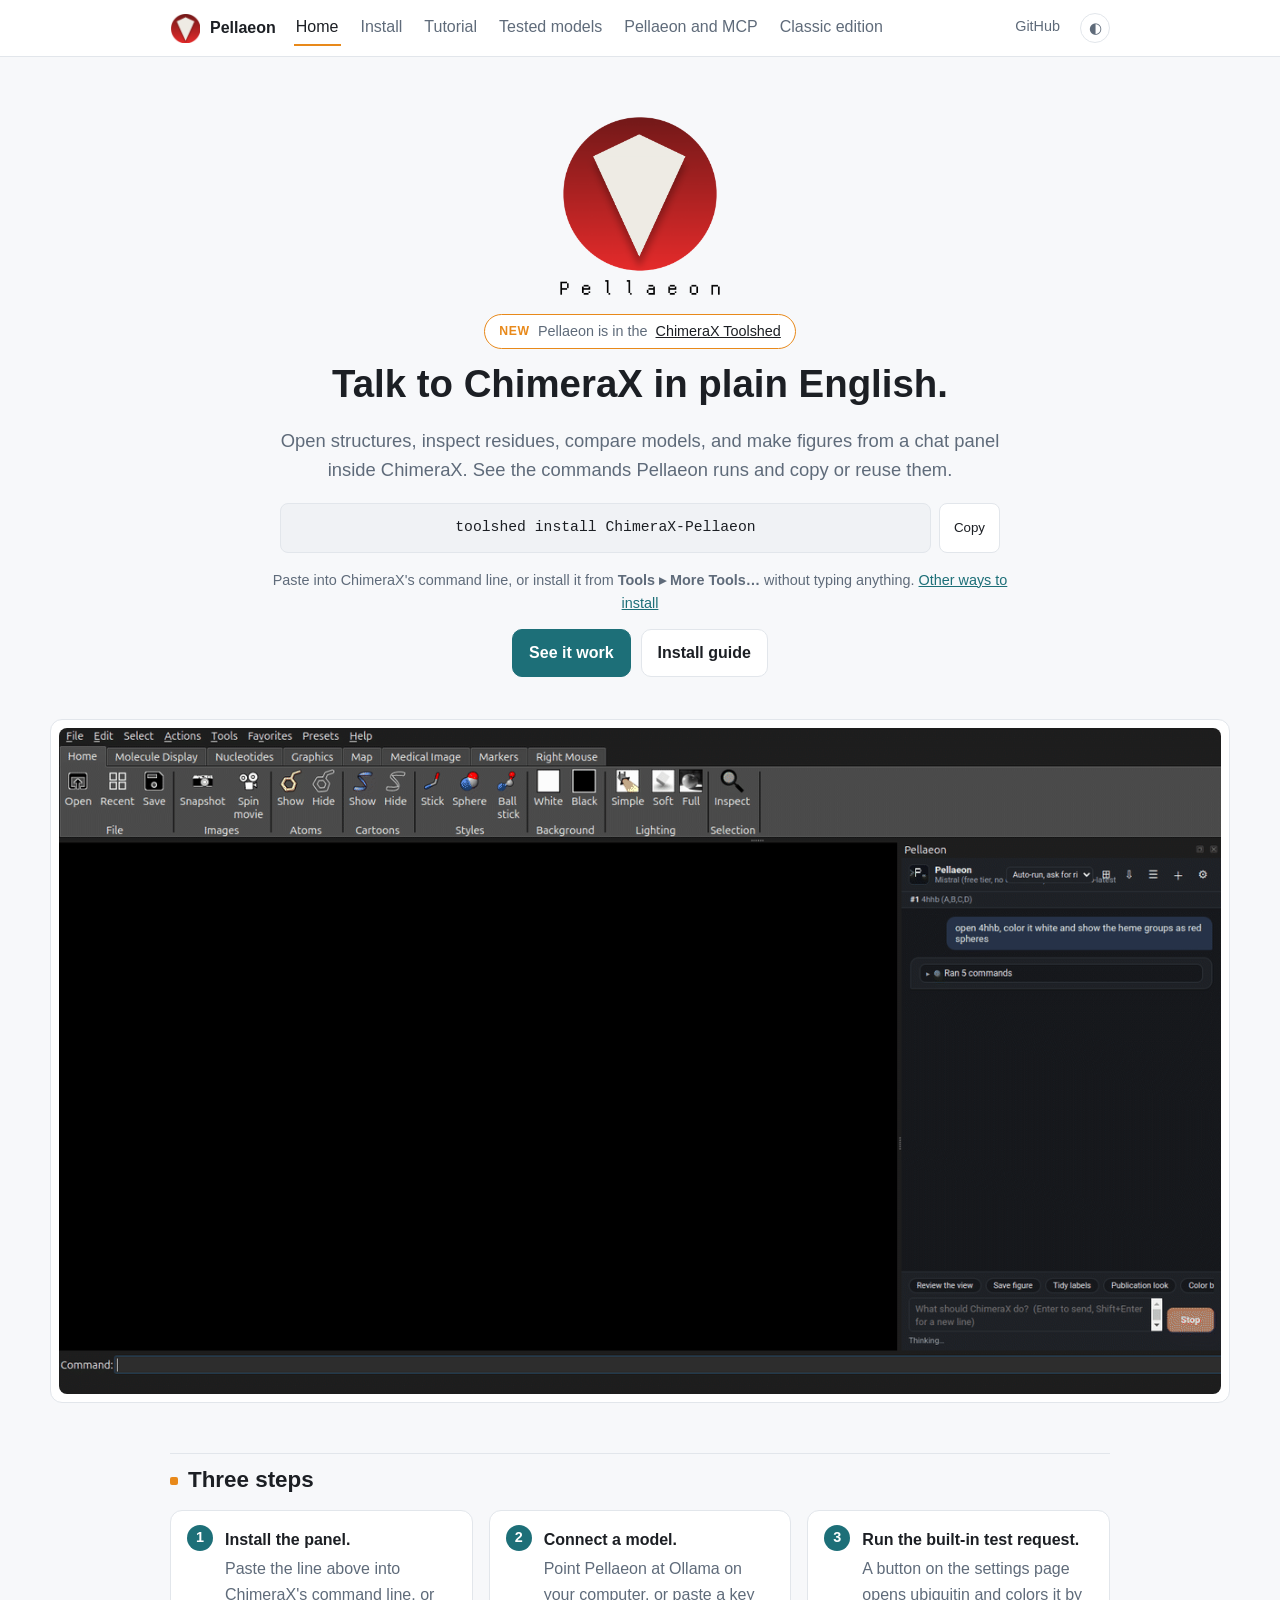
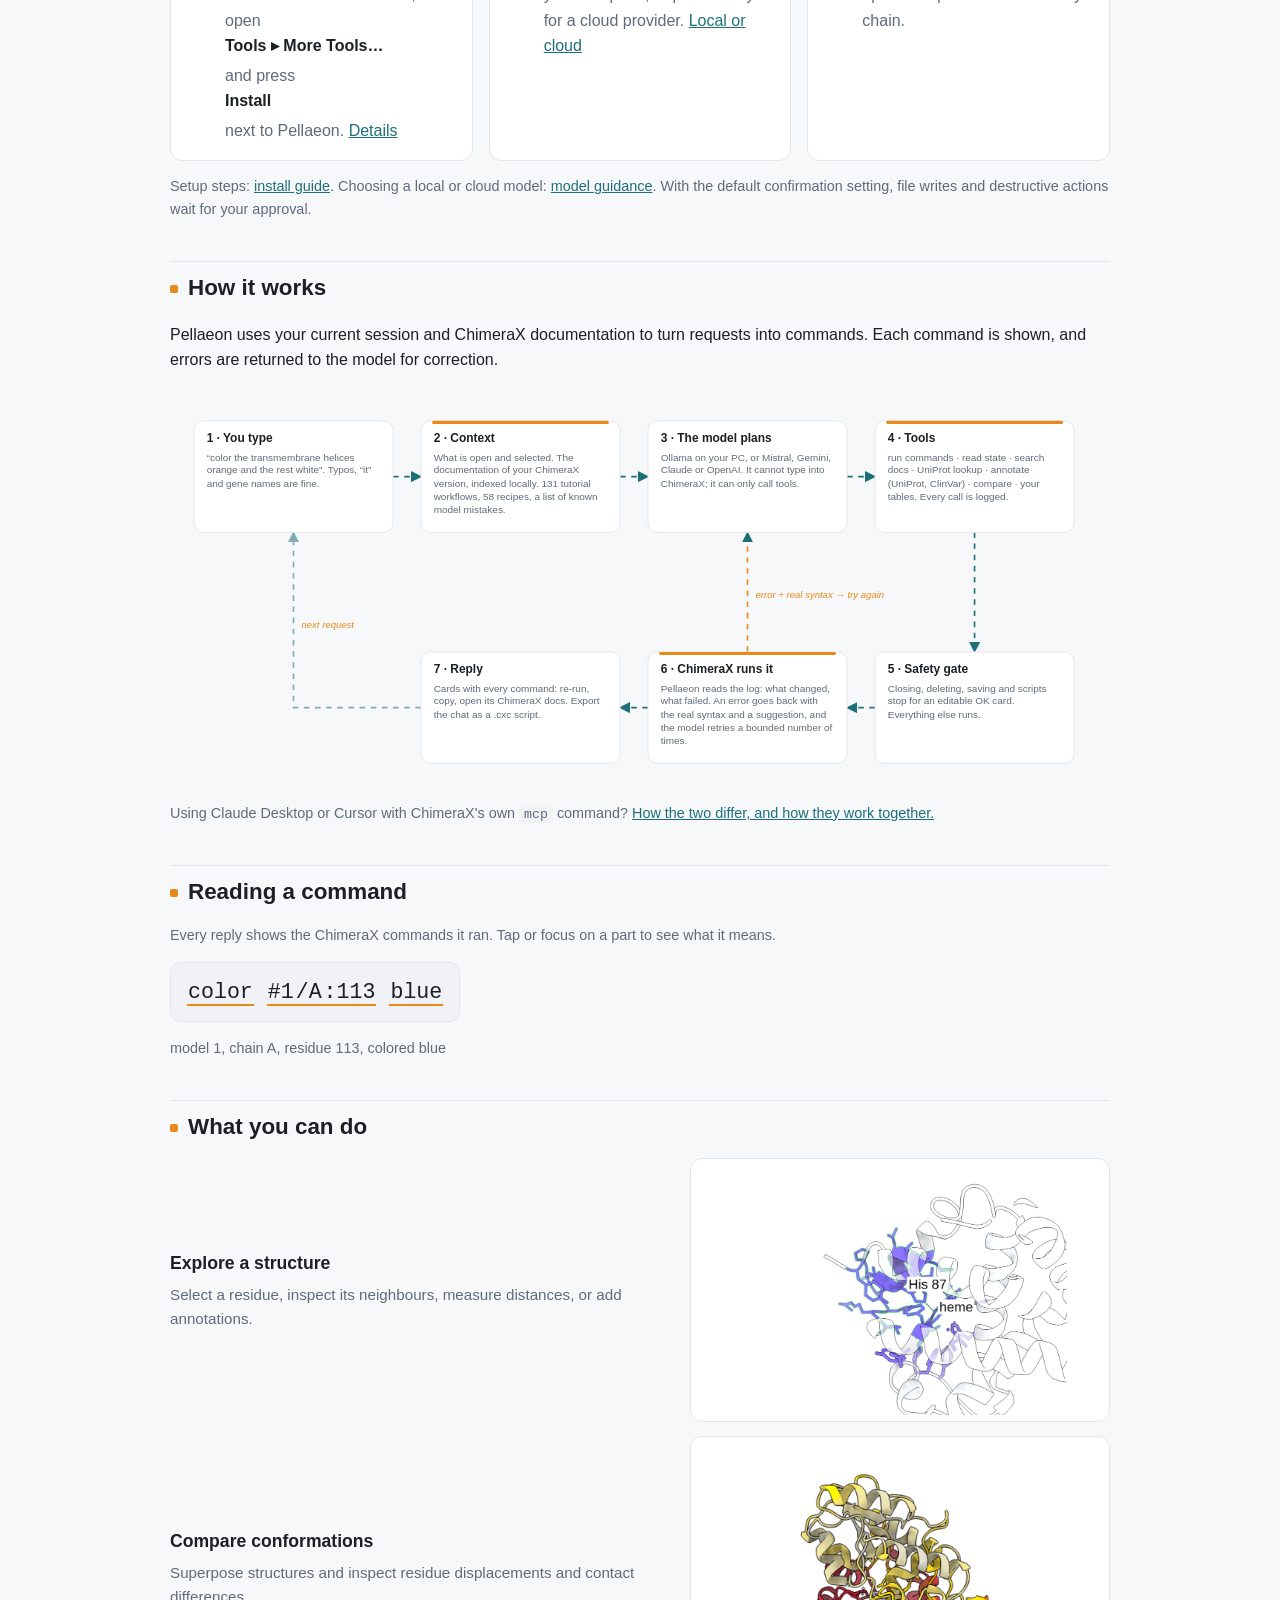
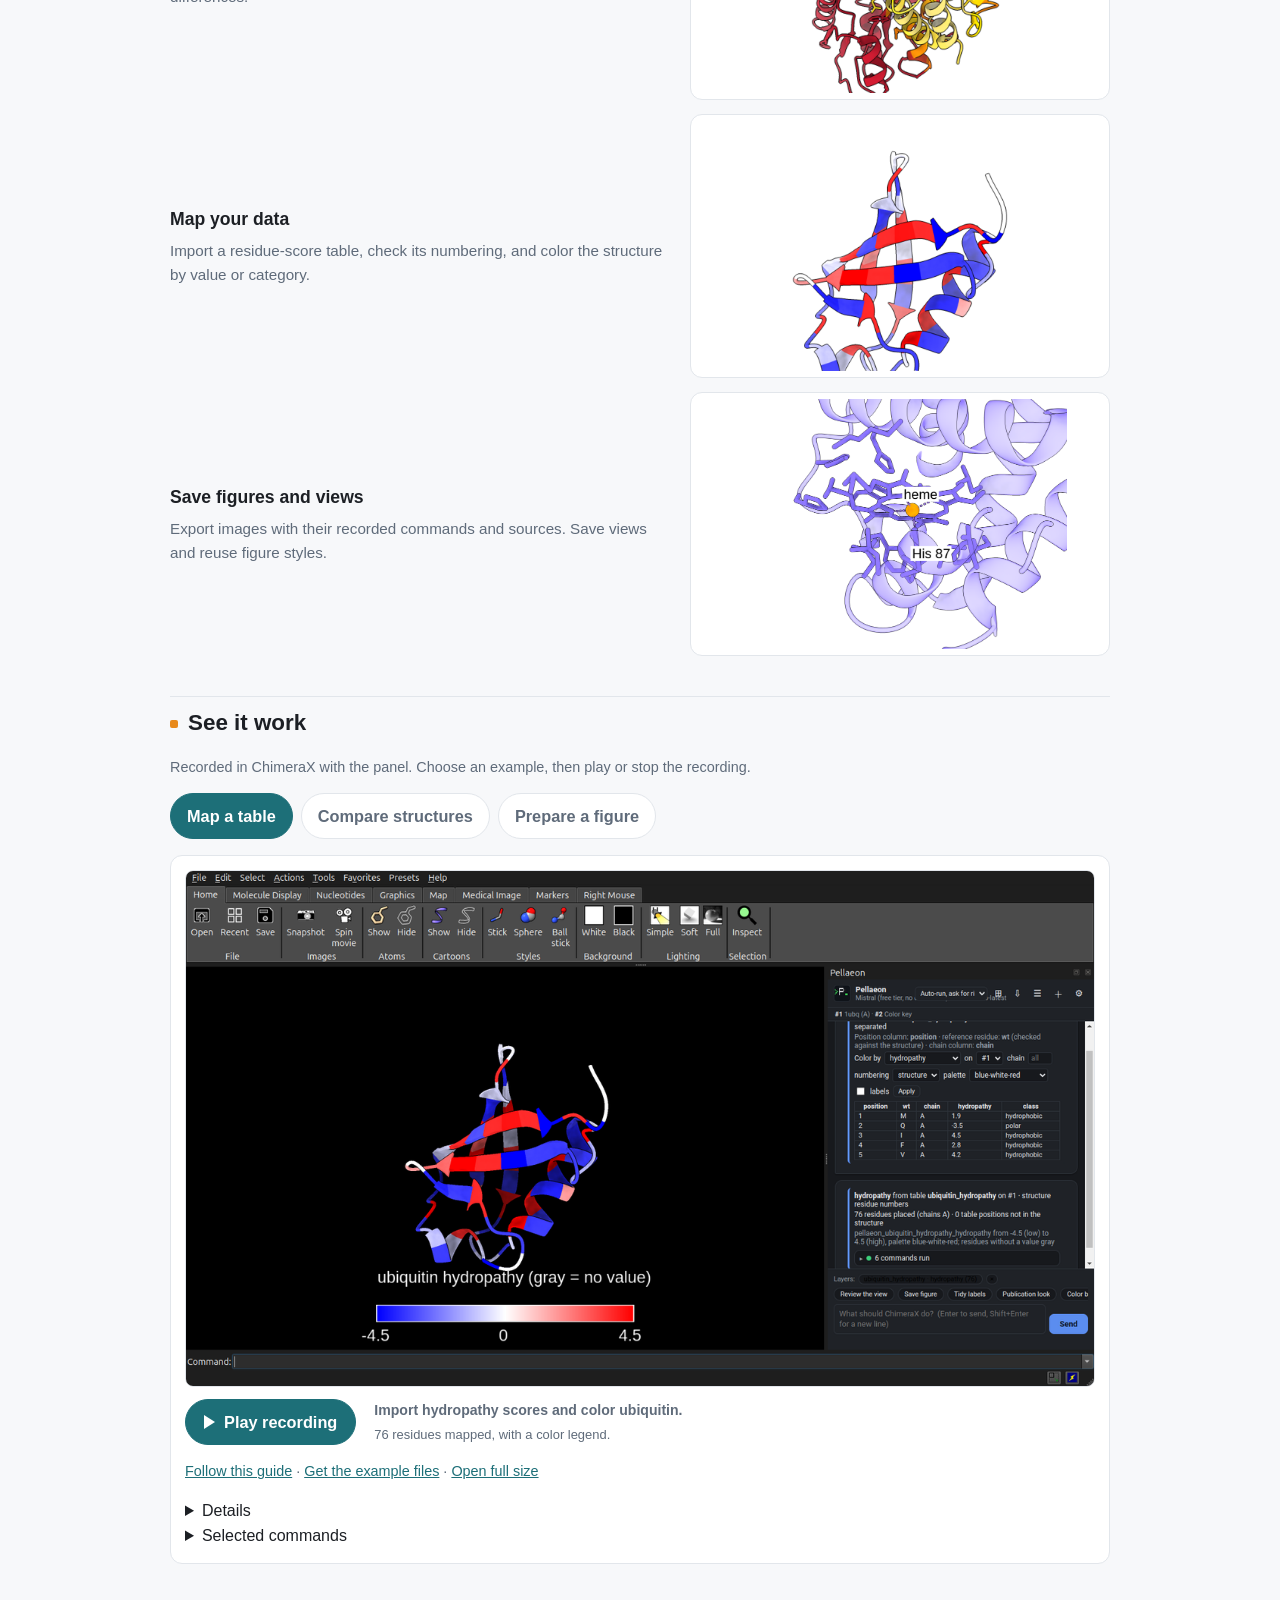
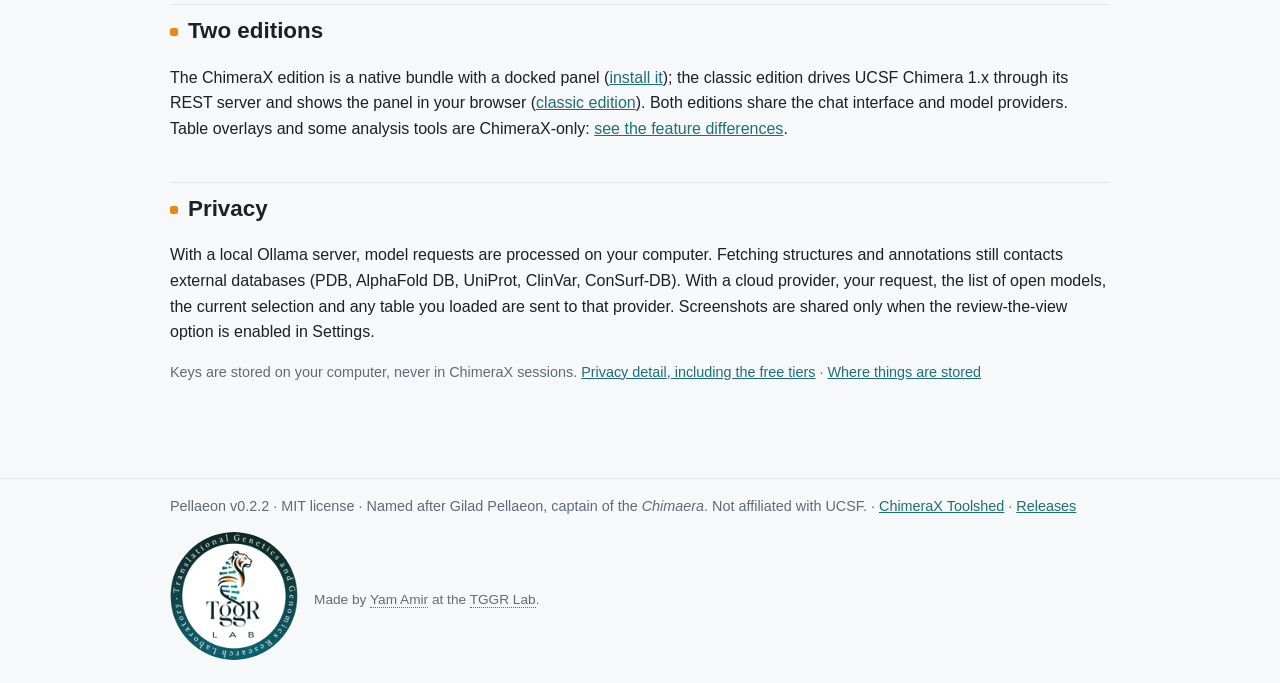
==== docs/index.html @ acb6f168 "Site: the Pellaeon artwork heads the homepage, black wordmark in light mode and white in dark; foote" ====
<!DOCTYPE html>
<html lang="en"><head><meta charset="utf-8"><meta name="viewport" content="width=device-width, initial-scale=1">
<title>Pellaeon: talk to ChimeraX in plain English</title><link rel="icon" href="logo.png" type="image/png"><link rel="stylesheet" href="site.css">
<meta name="description" content="Pellaeon: talk to UCSF ChimeraX (and classic Chimera) in plain English. Local or cloud AI, every command shown, risky ones ask first.">
<meta property="og:title" content="Pellaeon: talk to ChimeraX in plain English"><meta property="og:description" content="Pellaeon: talk to UCSF ChimeraX (and classic Chimera) in plain English. Local or cloud AI, every command shown, risky ones ask first."><meta property="og:image" content="https://tggr-lab.github.io/pellaeon/img/hero_poster.png"><meta property="og:url" content="https://tggr-lab.github.io/pellaeon/index.html"><meta property="og:type" content="website"><meta name="twitter:card" content="summary_large_image"></head>
<body><div class="nav"><div class="in"><a class="brand" href="index.html"><img src="logo.png" alt="">Pellaeon</a><a class="link active" href="index.html">Home</a><a class="link" href="install.html">Install</a><a class="link" href="tutorial.html">Tutorial</a><a class="link" href="models.html">Tested models</a><a class="link" href="mcp.html">Pellaeon and MCP</a><a class="link" href="classic.html">Classic edition</a><span class="spacer"></span><a class="link gh" href="https://github.com/tggr-lab/pellaeon">GitHub</a><button class="theme" id="theme-btn" type="button" title="Theme: follows your system. Click to switch" aria-label="Switch theme">&#9680;</button></div></div>
<script>(function(){var k="pellaeon-theme",r=document.documentElement;function ap(v){if(v)r.setAttribute("data-theme",v);else r.removeAttribute("data-theme");}var v=null;try{v=localStorage.getItem(k);}catch(e){}ap(v);document.addEventListener("DOMContentLoaded",function(){var b=document.getElementById("theme-btn");if(!b)return;var names={"":"system","light":"light","dark":"dark"};function lab(){b.title="Theme: "+names[r.getAttribute("data-theme")||""]+". Click to switch";}lab();b.onclick=function(){var cur=r.getAttribute("data-theme")||"";var nxt=cur===""?"light":cur==="light"?"dark":"";ap(nxt||null);try{nxt?localStorage.setItem(k,nxt):localStorage.removeItem(k);}catch(e){}lab();};});})();</script>
<script data-goatcounter="https://pellaeon.goatcounter.com/count" async src="https://gc.zgo.at/count.js"></script>
<main>
<section class="hero">
  <div>
    <div class="hero-logo"><img class="on-light" src="img/logo_lockup.png" alt="Pellaeon"><img class="on-dark" src="img/logo_lockup_white.png" alt="Pellaeon"></div>
    <p class="pill"><b>New</b> Pellaeon is in the <a href="https://cxtoolshed.rbvi.ucsf.edu/apps/chimeraxpellaeon">ChimeraX Toolshed</a></p>
    <h1>Talk to ChimeraX in plain English.</h1>
    <p class="lead">Open structures, inspect residues, compare models, and make figures from a chat panel inside ChimeraX. See the commands Pellaeon runs and copy or reuse them.</p>
    <div class="cmdbox"><pre id="install-cmd">toolshed install ChimeraX-Pellaeon</pre><button onclick="navigator.clipboard.writeText(document.getElementById('install-cmd').textContent).then(()=>this.textContent='Copied')">Copy</button></div>
    <p class="small">Paste into ChimeraX's command line, or install it from <b>Tools &#9656; More Tools&#8230;</b> without typing anything. <a href="install.html#chimerax-edition">Other ways to install</a></p>
    <div class="btns"><a class="btn primary" href="#see-it-work">See it work</a><a class="btn" href="install.html">Install guide</a></div>
  </div>
  <div class="shot hero-gif"><picture><source srcset="img/hero_poster.png" media="(prefers-reduced-motion: reduce)"><img src="img/hero.gif" alt="Typing a request into the Pellaeon panel; ChimeraX opens hemoglobin, colors it, shows the hemes as red spheres and spins it"></picture></div>
</section>

<h2>Three steps</h2>
<ol class="steps">
  <li><b>Install the panel.</b> Paste the line above into ChimeraX's command line, or open <b>Tools &#9656; More Tools&#8230;</b> and press <b>Install</b> next to Pellaeon. <a href="install.html#chimerax-edition">Details</a></li>
  <li><b>Connect a model.</b> Point Pellaeon at Ollama on your computer, or paste a key for a cloud provider. <a href="install.html#choosing-an-ai">Local or cloud</a></li>
  <li><b>Run the built-in test request.</b> A button on the settings page opens ubiquitin and colors it by chain.</li>
</ol>
<p class="small">Setup steps: <a href="install.html">install guide</a>. Choosing a local or cloud model: <a href="models.html#choosing-a-model">model guidance</a>. With the default confirmation setting, file writes and destructive actions wait for your approval.</p>

<h2>How it works</h2>
<p>Pellaeon uses your current session and ChimeraX documentation to turn requests into commands. Each command is shown, and errors are returned to the model for correction.</p>
<div class="howwrap">
<svg class="how" viewBox="0 0 1180 500" role="img" aria-labelledby="how-title" xmlns="http://www.w3.org/2000/svg"><title id="how-title">How Pellaeon turns a sentence into ChimeraX commands and checks the result</title>
<defs><marker id="ah" viewBox="0 0 10 10" refX="9" refY="5" markerWidth="7" markerHeight="7" orient="auto-start-reverse"><path d="M0,0 L10,5 L0,10 z" fill="var(--accent)"/></marker><marker id="ah2" viewBox="0 0 10 10" refX="9" refY="5" markerWidth="7" markerHeight="7" orient="auto-start-reverse"><path d="M0,0 L10,5 L0,10 z" fill="var(--accent2)"/></marker></defs>
<g class="wires"><path d="M280,110 L315,110"/><path d="M565,110 L600,110"/><path d="M850,110 L885,110"/><path d="M1010,180 L1010,330"/><path d="M885,400 L850,400"/><path d="M600,400 L565,400"/><path class="loop" d="M725,330 C725,270 725,230 725,180" marker-end="url(#ah2)"/><path class="next" d="M315,400 L155,400 L155,180"/></g>
<g class="node n1" transform="translate(30,40)"><rect width="250" height="140" rx="12"/><foreignObject x="0" y="0" width="250" height="140"><div xmlns="http://www.w3.org/1999/xhtml" class="nb"><b>1 · You type</b><span>“color the transmembrane helices orange and the rest white”. Typos, “it” and gene names are fine.</span></div></foreignObject></g>
<g class="node n2" transform="translate(315,40)"><rect width="250" height="140" rx="12"/><rect class="acc" x="14" y="0" width="222" height="4" rx="2"/><foreignObject x="0" y="0" width="250" height="140"><div xmlns="http://www.w3.org/1999/xhtml" class="nb"><b>2 · Context</b><span>What is open and selected. The documentation of your ChimeraX version, indexed locally. 131 tutorial workflows, 58 recipes, a list of known model mistakes.</span></div></foreignObject></g>
<g class="node n3" transform="translate(600,40)"><rect width="250" height="140" rx="12"/><foreignObject x="0" y="0" width="250" height="140"><div xmlns="http://www.w3.org/1999/xhtml" class="nb"><b>3 · The model plans</b><span>Ollama on your PC, or Mistral, Gemini, Claude or OpenAI. It cannot type into ChimeraX; it can only call tools.</span></div></foreignObject></g>
<g class="node n4" transform="translate(885,40)"><rect width="250" height="140" rx="12"/><rect class="acc" x="14" y="0" width="222" height="4" rx="2"/><foreignObject x="0" y="0" width="250" height="140"><div xmlns="http://www.w3.org/1999/xhtml" class="nb"><b>4 · Tools</b><span>run commands · read state · search docs · UniProt lookup · annotate (UniProt, ClinVar) · compare · your tables. Every call is logged.</span></div></foreignObject></g>
<g class="node n5" transform="translate(885,330)"><rect width="250" height="140" rx="12"/><foreignObject x="0" y="0" width="250" height="140"><div xmlns="http://www.w3.org/1999/xhtml" class="nb"><b>5 · Safety gate</b><span>Closing, deleting, saving and scripts stop for an editable OK card. Everything else runs.</span></div></foreignObject></g>
<g class="node n6" transform="translate(600,330)"><rect width="250" height="140" rx="12"/><rect class="acc" x="14" y="0" width="222" height="4" rx="2"/><foreignObject x="0" y="0" width="250" height="140"><div xmlns="http://www.w3.org/1999/xhtml" class="nb"><b>6 · ChimeraX runs it</b><span>Pellaeon reads the log: what changed, what failed. An error goes back with the real syntax and a suggestion, and the model retries a bounded number of times.</span></div></foreignObject></g>
<g class="node n7" transform="translate(315,330)"><rect width="250" height="140" rx="12"/><foreignObject x="0" y="0" width="250" height="140"><div xmlns="http://www.w3.org/1999/xhtml" class="nb"><b>7 · Reply</b><span>Cards with every command: re-run, copy, open its ChimeraX docs. Export the chat as a .cxc script.</span></div></foreignObject></g>
<text class="lab" x="735" y="262">error + real syntax → try again</text><text class="lab" x="165" y="300">next request</text></svg>
</div>
<div class="howwrap-v">
<svg class="how how-v" viewBox="0 0 420 1084" role="img" aria-label="How Pellaeon works, step by step" xmlns="http://www.w3.org/2000/svg"><defs><marker id="ahv" viewBox="0 0 10 10" refX="9" refY="5" markerWidth="7" markerHeight="7" orient="auto-start-reverse"><path d="M0,0 L10,5 L0,10 z" fill="var(--accent)"/></marker><marker id="ah2v" viewBox="0 0 10 10" refX="9" refY="5" markerWidth="7" markerHeight="7" orient="auto-start-reverse"><path d="M0,0 L10,5 L0,10 z" fill="var(--accent2)"/></marker></defs>
<g class="wires">
<path d="M200,138 L200,172"/>
<path d="M200,290 L200,324"/>
<path d="M200,442 L200,476"/>
<path d="M200,594 L200,628"/>
<path d="M200,746 L200,780"/>
<path d="M200,898 L200,932"/>
<path class="loop" d="M350,839 C410,839 410,383 350,383" marker-end="url(#ah2v)"/>
<path class="next" d="M50,991 C-10,991 -10,79 50,79"/>
</g>
<g class="node n1" transform="translate(50,20)"><rect width="300" height="118" rx="12"/><foreignObject x="0" y="0" width="300" height="118"><div xmlns="http://www.w3.org/1999/xhtml" class="nb"><b>1 · You type</b><span>“color the transmembrane helices orange and the rest white”. Typos, “it” and gene names are fine.</span></div></foreignObject></g>
<g class="node n2" transform="translate(50,172)"><rect width="300" height="118" rx="12"/><rect class="acc" x="14" y="0" width="272" height="4" rx="2"/><foreignObject x="0" y="0" width="300" height="118"><div xmlns="http://www.w3.org/1999/xhtml" class="nb"><b>2 · Context</b><span>What is open and selected. The documentation of your ChimeraX version, indexed locally. 131 tutorial workflows, 58 recipes, a list of known model mistakes.</span></div></foreignObject></g>
<g class="node n3" transform="translate(50,324)"><rect width="300" height="118" rx="12"/><foreignObject x="0" y="0" width="300" height="118"><div xmlns="http://www.w3.org/1999/xhtml" class="nb"><b>3 · The model plans</b><span>Ollama on your PC, or Mistral, Gemini, Claude or OpenAI. It cannot type into ChimeraX; it can only call tools.</span></div></foreignObject></g>
<g class="node n4" transform="translate(50,476)"><rect width="300" height="118" rx="12"/><rect class="acc" x="14" y="0" width="272" height="4" rx="2"/><foreignObject x="0" y="0" width="300" height="118"><div xmlns="http://www.w3.org/1999/xhtml" class="nb"><b>4 · Tools</b><span>run commands · read state · search docs · UniProt lookup · annotate (UniProt, ClinVar) · compare · your tables. Every call is logged.</span></div></foreignObject></g>
<g class="node n5" transform="translate(50,628)"><rect width="300" height="118" rx="12"/><foreignObject x="0" y="0" width="300" height="118"><div xmlns="http://www.w3.org/1999/xhtml" class="nb"><b>5 · Safety gate</b><span>Closing, deleting, saving and scripts stop for an editable OK card. Everything else runs.</span></div></foreignObject></g>
<g class="node n6" transform="translate(50,780)"><rect width="300" height="118" rx="12"/><rect class="acc" x="14" y="0" width="272" height="4" rx="2"/><foreignObject x="0" y="0" width="300" height="118"><div xmlns="http://www.w3.org/1999/xhtml" class="nb"><b>6 · ChimeraX runs it</b><span>Pellaeon reads the log: what changed, what failed. An error goes back with the real syntax and a suggestion, and the model retries a bounded number of times.</span></div></foreignObject></g>
<g class="node n7" transform="translate(50,932)"><rect width="300" height="118" rx="12"/><foreignObject x="0" y="0" width="300" height="118"><div xmlns="http://www.w3.org/1999/xhtml" class="nb"><b>7 · Reply</b><span>Cards with every command: re-run, copy, open its ChimeraX docs. Export the chat as a .cxc script.</span></div></foreignObject></g>
<text class="lab" transform="translate(410,472) rotate(90)">fix and retry</text>
<text class="lab" transform="translate(20,536) rotate(-90)">next request</text>
</svg>
</div>
<p class="small">Using Claude Desktop or Cursor with ChimeraX's own <code>mcp</code> command? <a href="mcp.html">How the two differ, and how they work together.</a></p>

<h2>Reading a command</h2>
<p class="small">Every reply shows the ChimeraX commands it ran. Tap or focus on a part to see what it means.</p>
<div class="cmd" id="cmd">
<span data-t="color: the command; paints atoms and cartoons">color</span> <span data-t="#1: model 1, the first structure opened">#1</span><span data-t="/A: chain A of that model">/A</span><span data-t=":113: residue 113 of that chain">:113</span> <span data-t="blue: a named ChimeraX color; hex values work too">blue</span>
</div>
<p class="small" id="cmd-hint">model 1, chain A, residue 113, colored blue</p>

<h2>What you can do</h2>
<div class="group">
  <div><h3>Explore a structure</h3><p>Select a residue, inspect its neighbours, measure distances, or add annotations.</p></div>
  <a class="shot" href="img/tut/03_nearby_b.png" title="Click to enlarge"><img src="img/tut/03_nearby_b.png" alt="Residues around a heme group, labelled, with contacts drawn"></a>
</div>
<div class="group">
  <div><h3>Compare conformations</h3><p>Superpose structures and inspect residue displacements and contact differences.</p></div>
  <a class="shot" href="img/home_compare.png" title="Click to enlarge"><img src="img/home_compare.png" alt="A structure colored by C-alpha shift after fitting, with a color legend"></a>
</div>
<div class="group">
  <div><h3>Map your data</h3><p>Import a residue-score table, check its numbering, and color the structure by value or category.</p></div>
  <a class="shot" href="img/home_table.png" title="Click to enlarge"><img src="img/home_table.png" alt="Ubiquitin colored by a hydropathy column from an imported table, with a color legend"></a>
</div>
<div class="group">
  <div><h3>Save figures and views</h3><p>Export images with their recorded commands and sources. Save views and reuse figure styles.</p></div>
  <a class="shot" href="img/tut/04_pub.png" title="Click to enlarge"><img src="img/tut/04_pub.png" alt="A publication-style close-up of a histidine side chain next to a heme"></a>
</div>

<h2 id="see-it-work">See it work</h2>
<p class="small">Recorded in ChimeraX with the panel. Choose an example, then play or stop the recording.</p>
<div class="demo-tabs" role="tablist" aria-label="Choose an example"><button type="button" class="demo-tab active" data-target="demo-table" aria-selected="true">Map a table</button><button type="button" class="demo-tab" data-target="demo-compare" aria-selected="false">Compare structures</button><button type="button" class="demo-tab" data-target="demo-figure" aria-selected="false">Prepare a figure</button></div><div class="demo-panels"><figure class="demo-panel" id="demo-table"><button class="demo-play" type="button" aria-label="Play the recording"><img src="img/demo_table_poster.png" data-poster="img/demo_table_poster.png" data-gif="img/demo_table.gif" alt="Map a table" loading="lazy"></button><div class="demo-bar"><button class="demo-ctl" type="button"><span class="tri" aria-hidden="true"></span><span class="lbl">Play recording</span></button><figcaption><span class="req">Import hydropathy scores and color ubiquitin.</span><span class="res">76 residues mapped, with a color legend.</span></figcaption></div><p class="small"><a href="tutorial.html#step-11-your-own-data-on-the-structure">Follow this guide</a> &middot; <a href="https://github.com/tggr-lab/pellaeon/tree/main/docs/examples/table">Get the example files</a> &middot; <a href="img/demo_table.gif">Open full size</a></p><details><summary>Details</summary><p>Loaded docs/examples/ubiquitin_hydropathy.csv through the panel&#x27;s Import table action on 1ubq, then used the preview card&#x27;s Apply to color chain A by the hydropathy column.</p><p>All 76 table rows are placed on chain A with 0 positions missing and no reference mismatches, and the structure turns blue-to-red by Kyte-Doolittle hydropathy under a key and title that sit clear of it; the camera does not move, so the colour is the only thing that changes.</p></details><details><summary>Selected commands</summary><pre>color byattribute r:pellaeon_ubiquitin_hydropathy_hydropathy #1 palette blue:white:red range -4.5,4.5 target ac novalue gray
key delete
key blue:-4.5 white:0 red:4.5 pos 0.30,0.075 size 0.40,0.04 fontSize 20
2dlabels create pellaeon_title text &quot;ubiquitin hydropathy (gray = no value)&quot; xpos 0.30 ypos 0.165 size 20 color white
view #1
zoom 0.85</pre></details></figure><figure class="demo-panel" id="demo-compare" hidden><button class="demo-play" type="button" aria-label="Play the recording"><img src="img/demo_compare_poster.png" data-poster="img/demo_compare_poster.png" data-gif="img/demo_compare.gif" alt="Compare structures" loading="lazy"></button><div class="demo-bar"><button class="demo-ctl" type="button"><span class="tri" aria-hidden="true"></span><span class="lbl">Play recording</span></button><figcaption><span class="req">Compare structures and inspect contact differences.</span><span class="res">Residue displacements and lost/gained contacts shown.</span></figcaption></div><p class="small"><a href="tutorial.html#step-9-compare-two-conformations">Follow this guide</a> &middot; <a href="https://github.com/tggr-lab/pellaeon/tree/main/docs/examples/compare">Get the example files</a> &middot; <a href="img/demo_compare.gif">Open full size</a></p><details><summary>Details</summary><p>&quot;compare these two models and tell me what changed&quot; then &quot;which salt bridges break when it opens?&quot; (on adenylate kinase, closed 1ake vs. open 4ake, chain A; the second copy of each dimer is hidden)</p><p>102 of the 214 paired residues move more than 2 A (mean 5.3 A, maximum 24.7 A in the 117-167 loop), and of the interactions that change, three salt bridges break (LYS 23-GLY 214, LYS 145-GLU 152, ASP 159-ARG 167) while one forms (GLU 114-ARG 165); the broken contacts are drawn as red dashes on the closed model and the new ones green on the open one, first fitted whole and then close in on LYS 23-GLY 214.</p></details><details><summary>Selected commands</summary><pre>matchmaker #2/A to #1/A
color byattribute r:pellaeon_disp #2/A palette 0,#bdbdbd:1,gold:3,orange:6,#b2182b range 0,6 target ac novalue #d9c6f0
color #1/A #b8c4d6 target ac
transparency #1/A 60 target c
hide #1/A models
hide #1 &amp; ~/A target acs
hide #2 &amp; ~/A target acs
key delete
key #bdbdbd:0 gold:1 orange:3 #b2182b:6+ pos 0.30,0.075 size 0.40,0.04 fontSize 20
2dlabels create pellaeon_title text &quot;Cα shift after fit (Å); lavender = not compared&quot; xpos 0.30 ypos 0.165 size 20 color white
view #2/A
zoom 0.85
matchmaker #2/A to #1/A
show #1 models
show #2 models
hide #1 &amp; ~/A target acs
hide #2 &amp; ~/A target acs
transparency #1 55 target c
transparency #2 55 target c
distance delete
show #1/A:8,10,12,13,14,15,16,17,18,23,31,36,39,40,58,61,84,85,88,89,119,121,122,123,132,145,152,156,159,167,170,171,175,176,198,214 atoms
color #1/A:8,10,12,13,14,15,16,17,18,23,31,36,39,40,58,61,84,85,88,89,119,121,122,123,132,145,152,156,159,167,170,171,175,176,198,214 #b2182b target a
distance #1/A:23@NZ #1/A:214@OXT color #b2182b dashes 6 radius 0.08
distance #1/A:145@NZ #1/A:152@OE1 color #b2182b dashes 6 radius 0.08
distance #1/A:159@OD1 #1/A:167@NH2 color #b2182b dashes 6 radius 0.08
distance #1/A:8@O #1/A:13@NZ color #b2182b dashes 6 radius 0.08
distance #1/A:10@O #1/A:119@NH1 color #b2182b dashes 6 radius 0.08
distance #1/A:12@O #1/A:16@N color #b2182b dashes 6 radius 0.08
distance #1/A:13@O #1/A:17@N color #b2182b dashes 6 radius 0.08
distance #1/A:14@O #1/A:18@N color #b2182b dashes 6 radius 0.08
distance #1/A:15@O #1/A:18@N color #b2182b dashes 6 radius 0.08
distance #1/A:18@OE1 #1/A:132@N color #b2182b dashes 6 radius 0.08
distance #1/A:31@N #1/A:84@O color #b2182b dashes 6 radius 0.08
distance #1/A:31@OG1 #1/A:85@O color #b2182b dashes 6 radius 0.08
distance #1/A:36@O #1/A:39@N color #b2182b dashes 6 radius 0.08
distance #1/A:36@O #1/A:40@N color #b2182b dashes 6 radius 0.08
distance #1/A:36@NH1 #1/A:156@CZ color #b2182b dashes 6 radius 0.08
distance #1/A:58@N #1/A:170@OE1 color #b2182b dashes 6 radius 0.08
distance #1/A:61@OD1 #1/A:89@OG1 color #b2182b dashes 6 radius 0.08
distance #1/A:88@O #1/A:175@OG1 color #b2182b dashes 6 radius 0.08
distance #1/A:119@O #1/A:121@N color #b2182b dashes 6 radius 0.08
distance #1/A:119@O #1/A:122@N color #b2182b dashes 6 radius 0.08
distance #1/A:119@O #1/A:123@N color #b2182b dashes 6 radius 0.08
distance #1/A:119@NH2 #1/A:198@O color #b2182b dashes 6 radius 0.08
distance #1/A:123@NH2 #1/A:156@NH1 color #b2182b dashes 6 radius 0.08
distance #1/A:171@O #1/A:176@N color #b2182b dashes 6 radius 0.08
show #2/A:1,3,5,6,8,25,31,45,46,47,48,49,50,51,52,79,84,85,88,105,107,113,114,116,117,118,132,138,141,143,159,161,165,175,176,179,180,193,195,213 atoms
color #2/A:1,3,5,6,8,25,31,45,46,47,48,49,50,51,52,79,84,85,88,105,107,113,114,116,117,118,132,138,141,143,159,161,165,175,176,179,180,193,195,213 #1a9850 target a
distance #2/A:114@OE1 #2/A:165@NH2 color #1a9850 dashes 6 radius 0.08
distance #2/A:5@O #2/A:85@N color #1a9850 dashes 6 radius 0.08
distance #2/A:25@O #2/A:79@ND2 color #1a9850 dashes 6 radius 0.08
distance #2/A:31@OG1 #2/A:88@NH2 color #1a9850 dashes 6 radius 0.08
distance #2/A:45@O #2/A:48@N color #1a9850 dashes 6 radius 0.08
distance #2/A:45@O #2/A:49@N color #1a9850 dashes 6 radius 0.08
distance #2/A:46@O #2/A:50@N color #1a9850 dashes 6 radius 0.08
distance #2/A:47@O #2/A:51@OD2 color #1a9850 dashes 6 radius 0.08
distance #2/A:48@O #2/A:52@N color #1a9850 dashes 6 radius 0.08
distance #2/A:113@O #2/A:117@N color #1a9850 dashes 6 radius 0.08
distance #2/A:114@O #2/A:117@N color #1a9850 dashes 6 radius 0.08
distance #2/A:114@O #2/A:118@N color #1a9850 dashes 6 radius 0.08
distance #2/A:132@O #2/A:138@ND2 color #1a9850 dashes 6 radius 0.08
distance #2/A:141@O #2/A:143@N color #1a9850 dashes 6 radius 0.08
distance #2/A:159@O #2/A:161@N color #1a9850 dashes 6 radius 0.08
distance #2/A:175@O #2/A:179@N color #1a9850 dashes 6 radius 0.08
distance #2/A:176@O #2/A:180@N color #1a9850 dashes 6 radius 0.08
distance #2/A:193@OH #2/A:195@NZ color #1a9850 dashes 6 radius 0.08
distance #2/A:1@SD #2/A:105@CE1 color #1a9850 dashes 6 radius 0.08
distance #2/A:1@CE #2/A:213@O color #1a9850 dashes 6 radius 0.08
distance #2/A:3@CG2 #2/A:107@CD1 color #1a9850 dashes 6 radius 0.08
distance #2/A:5@O #2/A:84@C color #1a9850 dashes 6 radius 0.08
distance #2/A:6@CD1 #2/A:179@CD1 color #1a9850 dashes 6 radius 0.08
distance #2/A:8@CB #2/A:116@CD1 color #1a9850 dashes 6 radius 0.08
key delete
key #b2182b:lost #1a9850:gained colorTreatment distinct pos 0.30,0.075 size 0.40,0.04 fontSize 20
label delete pseudobonds
2dlabels change pellaeon_title text &quot;Contacts lost (red, #1) and gained (green, #2)&quot; xpos 0.30 ypos 0.165 size 20 color white
view #1/A #2/A
zoom 0.85</pre></details></figure><figure class="demo-panel" id="demo-figure" hidden><button class="demo-play" type="button" aria-label="Play the recording"><img src="img/demo_figure_poster.png" data-poster="img/demo_figure_poster.png" data-gif="img/demo_figure.gif" alt="Prepare a figure" loading="lazy"></button><div class="demo-bar"><button class="demo-ctl" type="button"><span class="tri" aria-hidden="true"></span><span class="lbl">Play recording</span></button><figcaption><span class="req">Rearrange overlapping labels, then save the figure.</span><span class="res">Labels rearranged; 7 removed. Figure and session saved.</span></figcaption></div><p class="small"><a href="tutorial.html#step-8b-when-labels-pile-up">Follow this guide</a> &middot; <a href="https://github.com/tggr-lab/pellaeon/tree/main/docs/examples/figure">Get the example files</a> &middot; <a href="img/demo_figure.gif">Open full size</a></p><details><summary>Details</summary><p>On 4hhb colored by chain with residues 80-100 of chain A labeled (piled up on purpose): &quot;the labels overlap, tidy them&quot;, then &quot;save this as a figure called hemoglobin&quot;</p><p>Tidy labels nudged 2 of the 21 crowded chain-A labels to a free spot and dropped the 18 that could not fit, leaving 3 readable ones; the figure bundle (PNG, ChimeraX session, replay script, per-residue colors, draft legend, sources) was written to ~/Pellaeon figures/hemoglobin and the recording ends on the exported PNG itself.</p></details><details><summary>Selected commands</summary><pre>label #1/A:97 residues offset 0.00,9.08,0.00
label #1/A:86 residues offset 0.00,9.53,0.00
label delete #1/A:96 #1/A:94 #1/A:99 #1/A:93 #1/A:95 #1/A:98 #1/A:91 #1/A:92 #1/A:87 #1/A:90 #1/A:88 #1/A:89 #1/A:83 #1/A:84 #1/A:85 #1/A:82 #1/A:80 #1/A:81 residues
label #1/A:100 #1/A:97 #1/A:86 size 16 height fixed onTop true color black bgColor #ffffffd9
save &quot;/home/yamir/Pellaeon figures/hemoglobin/hemoglobin.png&quot; width 2400 height 1800 supersample 3
save &quot;/home/yamir/Pellaeon figures/hemoglobin/hemoglobin.cxs&quot;</pre></details></figure></div>

<h2>Two editions</h2>
<p>The ChimeraX edition is a native bundle with a docked panel (<a href="install.html">install it</a>); the classic edition drives UCSF Chimera 1.x through its REST server and shows the panel in your browser (<a href="classic.html">classic edition</a>). Both editions share the chat interface and model providers. Table overlays and some analysis tools are ChimeraX-only: <a href="classic.html#differences-from-the-chimerax-edition">see the feature differences</a>.</p>

<h2>Privacy</h2>
<p>With a local Ollama server, model requests are processed on your computer. Fetching structures and annotations still contacts external databases (PDB, AlphaFold DB, UniProt, ClinVar, ConSurf-DB). With a cloud provider, your request, the list of open models, the current selection and any table you loaded are sent to that provider. Screenshots are shared only when the review-the-view option is enabled in Settings.</p>
<p class="small">Keys are stored on your computer, never in ChimeraX sessions. <a href="install.html#privacy">Privacy detail, including the free tiers</a> · <a href="install.html#where-things-are-stored">Where things are stored</a></p>
</main>
<script>(function(){function sync(){var open=window.innerWidth>=820;document.querySelectorAll(".toc details").forEach(function(d){if(open)d.setAttribute("open","");else d.removeAttribute("open");});}sync();window.addEventListener("resize",sync);})();</script>
<footer><div class="in">Pellaeon v0.2.2 · MIT license · Named after Gilad Pellaeon, captain of the <i>Chimaera</i>. Not affiliated with UCSF. · <a href="https://cxtoolshed.rbvi.ucsf.edu/apps/chimeraxpellaeon">ChimeraX Toolshed</a> · <a href="https://github.com/tggr-lab/pellaeon/releases">Releases</a><br><span class="credits"><a href="https://github.com/tggr-lab" title="Translational Genetics and Genomics Research Lab"><img class="lab" src="img/tggr.png" alt="TGGR Lab"></a><span>Made by <a href="https://github.com/YAMIR-1138">Yam Amir</a> at the <a href="https://github.com/tggr-lab">TGGR Lab</a>.</span></span></div></footer>
<script>
(function(){
  document.querySelectorAll(".demo-panel").forEach(function(panel){
    var btn = panel.querySelector(".demo-play"), ctl = panel.querySelector(".demo-ctl"),
        img = btn.querySelector("img"), lbl = ctl.querySelector(".lbl");
    btn.dataset.playing = "0";
    function toggle(){
      var playing = btn.dataset.playing !== "1";
      btn.dataset.playing = playing ? "1" : "0";
      ctl.dataset.playing = btn.dataset.playing;
      img.setAttribute("src", playing ? img.dataset.gif + "?t=" + Date.now() : img.dataset.poster);
      lbl.textContent = playing ? "Stop" : "Play recording";
      btn.setAttribute("aria-label", playing ? "Stop the recording" : "Play the recording");
    }
    btn.addEventListener("click", toggle);
    ctl.addEventListener("click", toggle);
  });
  var tabs = document.querySelectorAll(".demo-tab");
  function selectDemo(tab){
    tabs.forEach(function(t){
      var on = t === tab;
      t.setAttribute("aria-selected", on ? "true" : "false");
      t.classList.toggle("active", on);
    });
    document.querySelectorAll(".demo-panel").forEach(function(p){
      var show = p.id === tab.dataset.target;
      if (!show) {
        var b = p.querySelector(".demo-play");
        if (b && b.dataset.playing === "1") b.click();
      }
      p.hidden = !show;
    });
  }
  tabs.forEach(function(tab, i){
    tab.addEventListener("click", function(){ selectDemo(tab); });
    tab.addEventListener("keydown", function(e){
      if (e.key !== "ArrowRight" && e.key !== "ArrowLeft") return;
      var next = tabs[(i + (e.key === "ArrowRight" ? 1 : -1) + tabs.length) % tabs.length];
      next.focus();
      selectDemo(next);
      e.preventDefault();
    });
  });
  var hint = document.getElementById("cmd-hint"), base = hint ? hint.textContent : "";
  document.querySelectorAll("#cmd span[data-t]").forEach(function(sp){
    sp.tabIndex = 0;
    ["mouseenter","focus","click"].forEach(function(ev){ sp.addEventListener(ev, function(){ hint.textContent = sp.dataset.t; }); });
    ["mouseleave","blur"].forEach(function(ev){ sp.addEventListener(ev, function(){ hint.textContent = base; }); });
  });
})();
</script>
</body></html>
---- docs/site.css ----
:root { --bg:#f7f8fa; --panel:#fff; --ink:#1c1f24; --muted:#5f6b7a; --line:#e2e6eb; --accent:#1d6f78; --accent2:#e8891a; --teal-ink:#0f3e45; --code:#f0f2f5; --max: 980px; }
@media (prefers-color-scheme: dark) { :root:not([data-theme="light"]) { --bg:#14161a; --panel:#1d2026; --ink:#e8eaed; --muted:#9aa3ad; --line:#2c3138; --accent:#4fb3bf; --accent2:#f0a040; --teal-ink:#bfe6ea; --code:#0f1114; } }
:root[data-theme="dark"] { --bg:#14161a; --panel:#1d2026; --ink:#e8eaed; --muted:#9aa3ad; --line:#2c3138; --accent:#4fb3bf; --accent2:#f0a040; --teal-ink:#bfe6ea; --code:#0f1114; }
@media (prefers-reduced-motion: reduce) { .blink { animation: none; } html { scroll-behavior: auto; } }
* { box-sizing: border-box; }
html { scroll-behavior: smooth; }
body { margin: 0; font: 16px/1.6 -apple-system, "Segoe UI", Roboto, Helvetica, Arial, sans-serif; color: var(--ink); background: var(--bg); }
a { color: var(--accent); }
code, pre { font-family: ui-monospace, "SF Mono", Menlo, Consolas, monospace; font-size: 0.92em; }
pre { background: var(--code); border: 1px solid var(--line); border-radius: 8px; padding: 12px 14px; overflow-x: auto; }
code { background: var(--code); padding: 1px 5px; border-radius: 4px; }
pre code { background: none; padding: 0; }
img { max-width: 100%; height: auto; border-radius: 8px; border: 1px solid var(--line); }
table { border-collapse: collapse; width: 100%; margin: 12px 0; font-size: 0.95em; }
th, td { border: 1px solid var(--line); padding: 8px 10px; text-align: left; vertical-align: top; }
th { background: var(--code); }
blockquote { margin: 8px 0; padding: 6px 14px; border-left: 3px solid var(--accent); color: var(--muted); background: var(--panel); border-radius: 0 6px 6px 0; }
h1 { font-size: 2rem; line-height: 1.2; margin: 0 0 12px; }
h2 { font-size: 1.4rem; margin: 40px 0 10px; padding-top: 8px; border-top: 1px solid var(--line); }
h2::before { content: ""; display: inline-block; width: 8px; height: 8px; border-radius: 2px; background: var(--accent2); margin-right: 10px; vertical-align: 2px; }
h3 { font-size: 1.1rem; margin: 26px 0 8px; }
.nav { position: sticky; top: 0; z-index: 5; background: var(--panel); border-bottom: 1px solid var(--line); }
.nav .in { max-width: var(--max); margin: 0 auto; padding: 10px 20px; display: flex; align-items: center; gap: 18px; flex-wrap: wrap; }
.nav .brand { display: flex; align-items: center; gap: 10px; font-weight: 700; color: var(--ink); text-decoration: none; }
.nav .brand img { width: 30px; height: 30px; border: none; border-radius: 8px; }
.nav a.link { color: var(--muted); text-decoration: none; padding: 4px 2px; border-bottom: 2px solid transparent; }
.nav a.link.active, .nav a.link:hover { color: var(--ink); border-color: var(--accent2); }
.nav .spacer { flex: 1; }
.nav .gh { font-size: 0.9em; }
.nav .theme { background: none; border: 1px solid var(--line); color: var(--muted); border-radius: 50%; width: 30px; height: 30px; cursor: pointer; font-size: 15px; line-height: 1; padding: 0; }
.nav .theme:hover { color: var(--ink); border-color: var(--accent2); }
.steps { counter-reset: step; list-style: none; padding: 0; margin: 12px 0; display: grid; grid-template-columns: repeat(auto-fit, minmax(240px, 1fr)); gap: 16px; }
.steps li { counter-increment: step; background: var(--panel); border: 1px solid var(--line); border-radius: 12px; padding: 16px 18px 16px 54px; position: relative; color: var(--muted); }
.steps li b { color: var(--ink); display: block; margin-bottom: 4px; }
.steps li::before { content: counter(step); position: absolute; left: 16px; top: 14px; width: 26px; height: 26px; border-radius: 50%; background: var(--accent); color: #fff; font-weight: 700; display: flex; align-items: center; justify-content: center; font-size: 0.9em; }
main { max-width: var(--max); margin: 0 auto; padding: 28px 20px 80px; }
.doc { display: grid; grid-template-columns: 220px minmax(0, 1fr); gap: 36px; }
.doc > article, .doc > nav { min-width: 0; }
.toc { position: sticky; top: 64px; align-self: start; font-size: 0.9em; }
.toc summary { display: none; }
.toc ul { list-style: none; padding: 0; margin: 0; }
.toc li { margin: 4px 0; }
.toc li li { margin-left: 12px; font-size: 0.93em; }
.toc a { color: var(--muted); text-decoration: none; }
.toc a:hover { color: var(--ink); }
@media (max-width: 820px) { .doc { grid-template-columns: 1fr; } .toc { position: static; border-bottom: 1px solid var(--line); padding-bottom: 12px; } .toc summary { display: list-item; cursor: pointer; font-weight: 600; color: var(--ink); padding: 6px 0; } .toc details[open] summary { margin-bottom: 6px; } }
.hero { display: grid; grid-template-columns: 1fr; gap: 28px; padding: 26px 0 10px; width: min(1180px, 100vw - 40px); margin-left: 50%; transform: translateX(-50%); }
.hero > div:first-child { max-width: 760px; margin: 0 auto; text-align: center; }
.hero .cmdbox { max-width: 720px; margin: 16px auto; }
.hero .btns { justify-content: center; }
.hero h1 { text-wrap: balance; }
.hero-gif { padding: 10px; }
.hero-gif img { width: 100%; border-radius: 8px; display: block; }
.hero-gif p.small { margin: 8px 4px 0; text-align: center; }
.hero h1 { font-size: 2.4rem; }
.hero p.lead { font-size: 1.15rem; color: var(--muted); }
.cmdbox { display: flex; gap: 8px; align-items: stretch; margin: 16px 0; }
.cmdbox pre { flex: 1; margin: 0; white-space: pre-wrap; word-break: break-all; }
.cmdbox button { border: 1px solid var(--line); background: var(--panel); color: var(--ink); border-radius: 8px; padding: 0 14px; cursor: pointer; }
.cmdbox button:hover { border-color: var(--accent); }
.btns { display: flex; gap: 10px; flex-wrap: wrap; margin: 14px 0; }
.btn { display: inline-block; padding: 10px 16px; border-radius: 10px; text-decoration: none; font-weight: 600; border: 1px solid var(--line); background: var(--panel); color: var(--ink); }
.btn.primary { background: var(--accent); border-color: var(--accent); color: #fff; }
.btn.primary:hover { background: var(--accent2); border-color: var(--accent2); }
.grid { display: grid; grid-template-columns: repeat(auto-fit, minmax(240px, 1fr)); gap: 16px; margin: 20px 0; }
.card { background: var(--panel); border: 1px solid var(--line); border-radius: 12px; padding: 16px 18px; }
.card h3 { margin: 0 0 6px; font-size: 1.05rem; }
.card p { margin: 0; color: var(--muted); font-size: 0.95em; }
.shot { background: var(--panel); border: 1px solid var(--line); border-radius: 12px; padding: 8px; }
.shot img { border: none; }
a.shot { display: block; text-decoration: none; }
.group { display: grid; grid-template-columns: minmax(0, 1fr) minmax(0, 420px); gap: 24px; align-items: center; margin: 14px 0; }
.group h3 { margin: 0 0 6px; }
.group p { margin: 0; color: var(--muted); font-size: 0.95em; }
.group .shot { padding: 6px; }
.group .shot img { display: block; width: 100%; max-height: 250px; object-fit: contain; border: none; }
.howdet { margin: 10px 0 4px; }
.howdet > summary { cursor: pointer; color: var(--accent); font-weight: 600; padding: 6px 0; }
.example { font-family: ui-monospace, Menlo, Consolas, monospace; background: var(--code); border-left: 3px solid var(--accent); border-radius: 8px; padding: 8px 12px; margin: 6px 0; }
.small { color: var(--muted); font-size: 0.9em; }
figure { margin: 18px 0; }
figure img { display: block; }
figcaption { color: var(--muted); font-size: 0.88em; margin-top: 6px; }
footer { border-top: 1px solid var(--line); color: var(--muted); font-size: 0.9em; }
footer .in { max-width: var(--max); margin: 0 auto; padding: 16px 20px; }

.term { font-family: ui-monospace, "SF Mono", Menlo, Consolas, monospace; color: #39d353; background: #0f1319; border: 1px solid #2c3138; border-radius: 8px; padding: 8px 12px; display: inline-block; margin-bottom: 14px; }
.term .path { color: #4fb3bf; }
.term { color: #f0a040; }
.blink { animation: blink 1.1s steps(2, start) infinite; }
.pill { display: inline-flex; align-items: center; gap: 8px; margin: 0 0 12px; padding: 5px 14px; border: 1px solid var(--accent2); border-radius: 999px; background: var(--panel); color: var(--muted); font-size: 0.9em; }
.pill b { color: var(--accent2); text-transform: uppercase; letter-spacing: 0.06em; font-size: 0.85em; }
.pill a { color: var(--ink); }
@keyframes blink { to { visibility: hidden; } }

footer .credits { color: var(--muted); font-size: 0.95em; display: inline-flex; align-items: center; gap: 16px; margin-top: 14px; }
footer .credits img.lab { width: 128px; height: 128px; border: none; border-radius: 50%; background: #fff; transition: box-shadow .2s; }
footer .credits a:hover img.lab, footer .credits img.lab:hover { opacity: 1; box-shadow: 0 0 0 2px var(--accent2); }
footer .credits a { color: inherit; text-decoration: none; border-bottom: 1px dotted currentColor; }
footer .credits a:has(img) { border-bottom: 0; }

/* how-it-works diagram */
.howwrap { overflow-x: auto; margin: 14px 0 8px; }
.how { display: block; width: 100%; min-width: 760px; max-width: 1180px; margin: 0 auto; font-family: -apple-system, "Segoe UI", Roboto, Helvetica, Arial, sans-serif; }
.how .node rect { fill: var(--panel); stroke: var(--line); stroke-width: 1.2; }
.how .node rect.acc { fill: var(--accent2); stroke: none; }
.how .nb { box-sizing: border-box; padding: 12px 16px; font-size: 12.5px; line-height: 1.32; color: var(--muted); display: flex; flex-direction: column; gap: 6px; height: 100%; overflow: hidden; }
.how .nb b { color: var(--ink); font-size: 15px; }
.how .lab { fill: var(--accent2); font-size: 12px; font-style: italic; }
.how .wires path { fill: none; stroke: var(--accent); stroke-width: 2; marker-end: url(#ah); stroke-dasharray: 7 7; animation: howflow 1.1s linear infinite; }
.how .wires path.loop { stroke: var(--accent2); }
.how .wires path.next { opacity: 0.55; }
.how .node { animation: howglow 14s ease-in-out infinite; }
.how .n1 { animation-delay: 0s; } .how .n2 { animation-delay: 2s; } .how .n3 { animation-delay: 4s; } .how .n4 { animation-delay: 6s; }
.how .n5 { animation-delay: 8s; } .how .n6 { animation-delay: 10s; } .how .n7 { animation-delay: 12s; }
@keyframes howflow { to { stroke-dashoffset: -14; } }
@keyframes howglow { 0%, 10%, 100% { filter: none; } 5% { filter: drop-shadow(0 0 6px var(--accent)); } }
@media (prefers-reduced-motion: reduce) { .how .wires path, .how .node { animation: none; } }
.howwrap-v { display: none; }
.how.how-v { min-width: 0; max-width: 420px; }
.how-v .wires path { marker-end: url(#ahv); }
.how-v .wires path.loop { marker-end: url(#ah2v); }
@media (max-width: 700px) { .howwrap { display: none; } .howwrap-v { display: block; } .nav { position: static; } }

/* tables and code never widen the page */
.table-wrap { overflow-x: auto; margin: 12px 0; }
.table-wrap table { margin: 0; min-width: 600px; }
.table-wrap th, .table-wrap td { overflow-wrap: normal; word-break: normal; hyphens: none; }
.table-wrap th:first-child, .table-wrap td:first-child { white-space: nowrap; }
body { overflow-wrap: anywhere; }
figure img { max-height: 78vh; width: auto; max-width: 100%; margin: 0 auto; }

/* phones */
@media (max-width: 700px) {
  html { font-size: 15px; }
  .nav .in { flex-wrap: nowrap; overflow-x: auto; gap: 14px; padding: 8px 14px; scrollbar-width: none; }
  .nav .in::-webkit-scrollbar { display: none; }
  .nav a.link, .nav .brand { white-space: nowrap; flex: none; }
  .nav .spacer { display: none; }
  .nav .theme { flex: none; }
  main { padding: 18px 16px 60px; }
  h1 { font-size: 1.7rem; }
  h2 { font-size: 1.2rem; margin-top: 30px; }
  .hero { width: auto; margin-left: 0; transform: none; padding-top: 10px; gap: 18px; }
  .hero h1 { font-size: 1.9rem; }
  .hero p.lead { font-size: 1rem; }
  .hero > div:first-child { text-align: left; }
  .hero .btns { justify-content: flex-start; }
  .cmdbox { flex-direction: column; }
  .cmdbox button { padding: 8px; }
  pre { white-space: pre-wrap; word-break: break-word; font-size: 0.85em; }
  .example { white-space: normal; font-size: 0.9em; }
  .steps { grid-template-columns: 1fr; }
  .grid { grid-template-columns: 1fr; }
  .group { grid-template-columns: 1fr; gap: 12px; }
  .toc { position: static; font-size: 0.95em; border-bottom: 1px solid var(--line); padding-bottom: 8px; margin-bottom: 4px; }
  .toc summary { display: list-item; cursor: pointer; font-weight: 600; color: var(--ink); padding: 6px 0; }
  .toc details[open] summary { margin-bottom: 6px; }
  figure img { max-height: 60vh; }
  .shot { padding: 6px; }
  footer .in { padding: 14px 16px; }
}

/* recorded demonstrations */
.demo-tabs { display: flex; flex-wrap: wrap; gap: 8px; margin: 10px 0 16px; }
.demo-tab { font: inherit; font-weight: 600; padding: 9px 16px; border-radius: 999px; border: 1px solid var(--line); background: var(--panel); color: var(--muted); cursor: pointer; }
.demo-tab:hover { color: var(--ink); border-color: var(--accent); }
.demo-tab.active { color: #fff; background: var(--accent); border-color: var(--accent); }
.demo-tab:focus-visible { outline: 2px solid var(--accent2); outline-offset: 2px; }
.demo-panel { margin: 0; background: var(--panel); border: 1px solid var(--line); border-radius: 12px; padding: 14px; }
.demo-panel[hidden] { display: none; }
.demo-panel figcaption { display: flex; flex-direction: column; gap: 4px; margin: 10px 0 4px; }
.demo-panel .req { font-weight: 600; }
.demo-panel .res { color: var(--muted); font-size: 0.92em; }
.demo-play { position: relative; display: block; width: 100%; padding: 0; border: 0; background: none; cursor: pointer; border-radius: 8px; overflow: hidden; }
.demo-play img { display: block; width: 100%; height: auto; }
.demo-play:focus-visible { outline: 2px solid var(--accent2); }
.demo-panel pre { font-size: 0.78em; white-space: pre-wrap; word-break: break-word; max-height: 260px; overflow: auto; }
/* command explainer */
.cmd { font-family: ui-monospace, "UbuntuMono Nerd Font Mono", Menlo, monospace; font-size: 1.35em; background: var(--code); border: 1px solid var(--line); border-radius: 10px; padding: 12px 16px; display: inline-block; }
.cmd span { border-bottom: 2px solid var(--accent2); padding: 0 1px; cursor: help; }
.cmd span:hover, .cmd span:focus { background: var(--accent); color: #fff; outline: none; border-radius: 3px; }

/* recordings: the control sits under the picture, never on it */
.demo-tab { font-size: 1.02em; }
.howwrap, .howwrap-v { margin-top: 6px; }
.demo-bar { display: flex; flex-wrap: wrap; align-items: center; gap: 10px 18px; margin-top: 12px; }
.demo-bar figcaption { margin: 0; }
.demo-ctl { display: inline-flex; align-items: center; gap: 9px; font: inherit; font-weight: 600; font-size: 1.02em; padding: 9px 18px; border-radius: 999px; border: 1px solid var(--accent); background: var(--accent); color: #fff; cursor: pointer; }
.demo-ctl:hover { filter: brightness(1.1); }
.demo-ctl:focus-visible { outline: 2px solid var(--accent2); outline-offset: 2px; }
.demo-ctl .tri { width: 0; height: 0; border-style: solid; border-width: 7px 0 7px 11px; border-color: transparent transparent transparent #fff; }
.demo-ctl[data-playing="1"] .tri { border: 0; width: 10px; height: 10px; background: #fff; border-radius: 2px; }
.demo-ctl[data-playing="1"] { background: var(--panel); color: var(--ink); border-color: var(--line); }
.demo-ctl[data-playing="1"] .tri { background: var(--ink); }

/* Pellaeon vs mcp diagram: two lanes, one shared node */
.how-mcp .lanet { fill: var(--ink); font-size: 17px; font-weight: 700; text-anchor: middle; }
.how-mcp .wires path { marker-end: var(--mk); }
.how-mcp .wires path.loop { marker-end: var(--mk2); }
.how.how-mcp { min-width: 700px; max-width: 900px; }
.how.how-v.how-mcp { min-width: 0; max-width: 440px; }
.how-mcp .node.shared rect { stroke: var(--accent2); stroke-width: 1.6; }
.how-mcp .node.shared { animation: none; }
.hero-logo { margin: 0 auto 6px; }
.hero-logo img { width: 190px; height: auto; border: none; }
.hero-logo .on-dark { display: none; }
@media (prefers-color-scheme: dark) { :root:not([data-theme="light"]) .hero-logo .on-light { display: none; } :root:not([data-theme="light"]) .hero-logo .on-dark { display: inline; } }
:root[data-theme="dark"] .hero-logo .on-light { display: none; }
:root[data-theme="dark"] .hero-logo .on-dark { display: inline; }
@media (max-width: 720px) { .hero-logo { margin: 0 0 4px; } .hero-logo img { width: 140px; } }
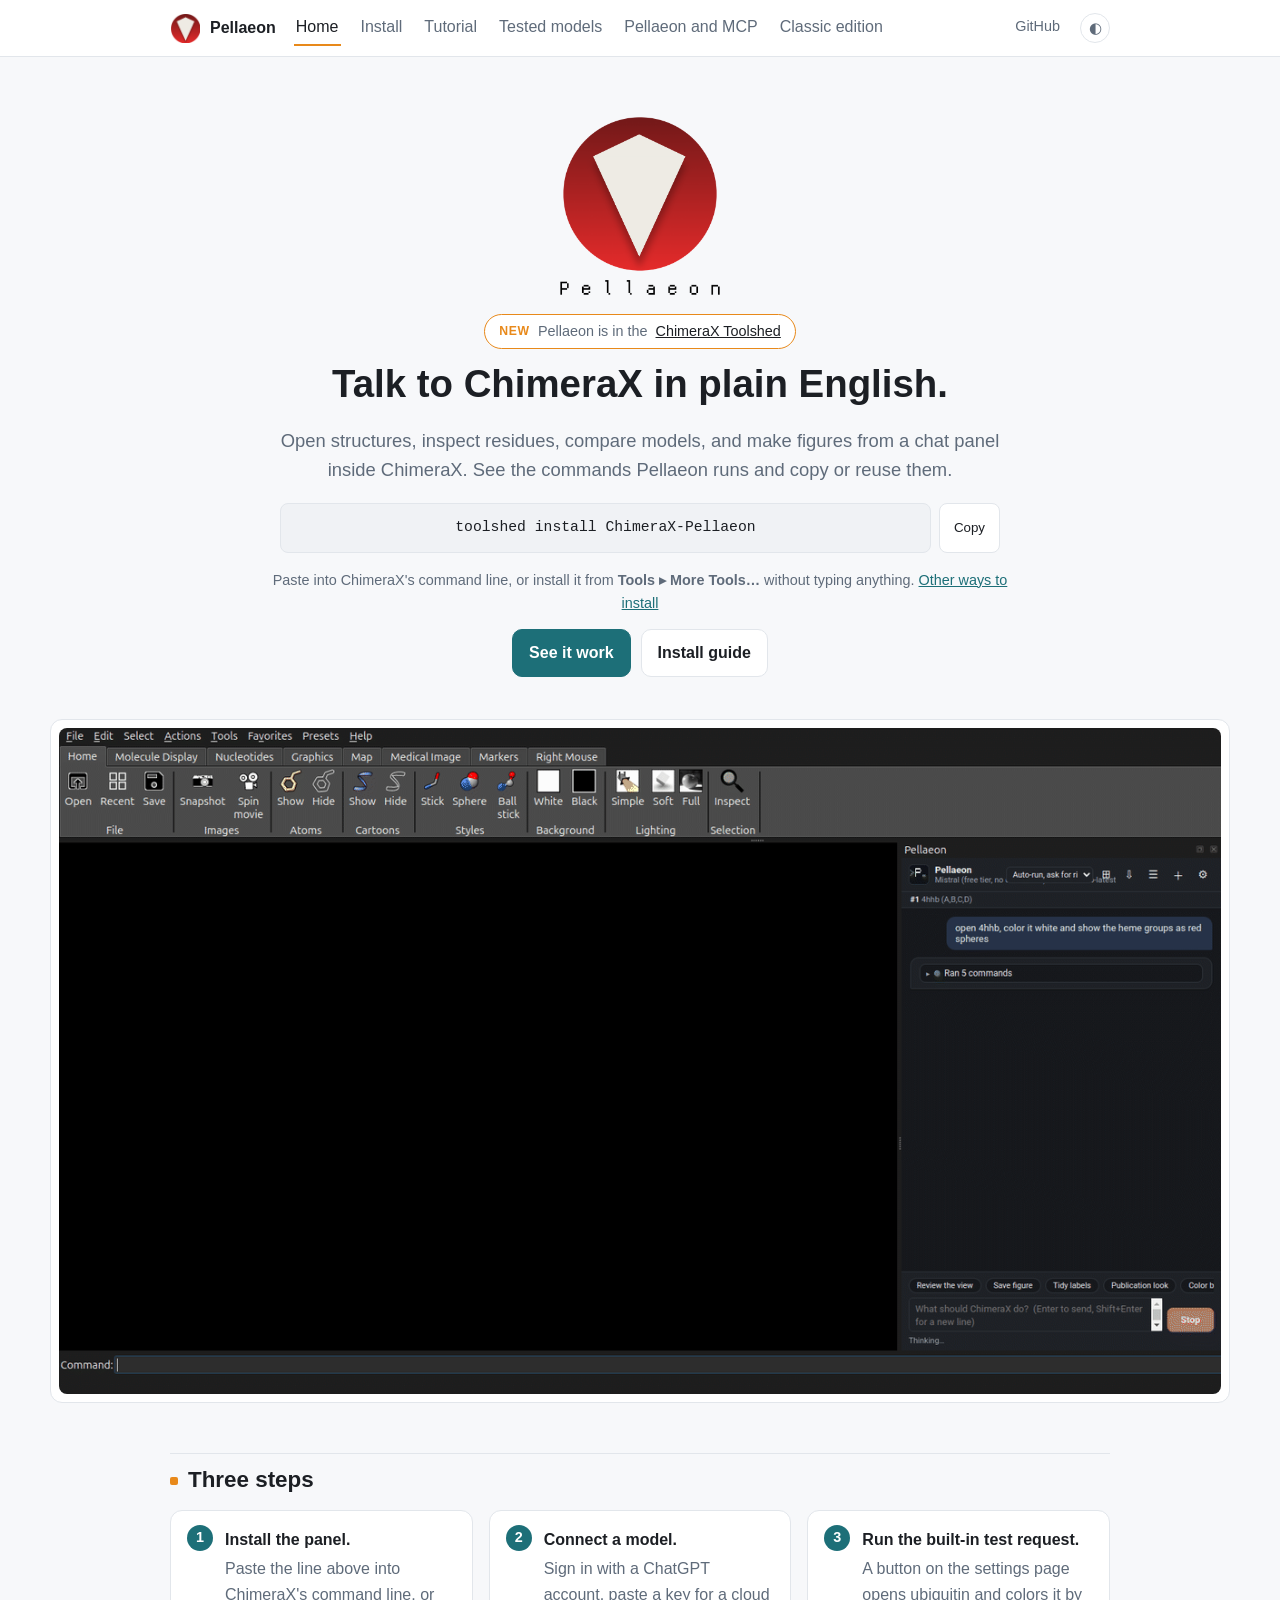
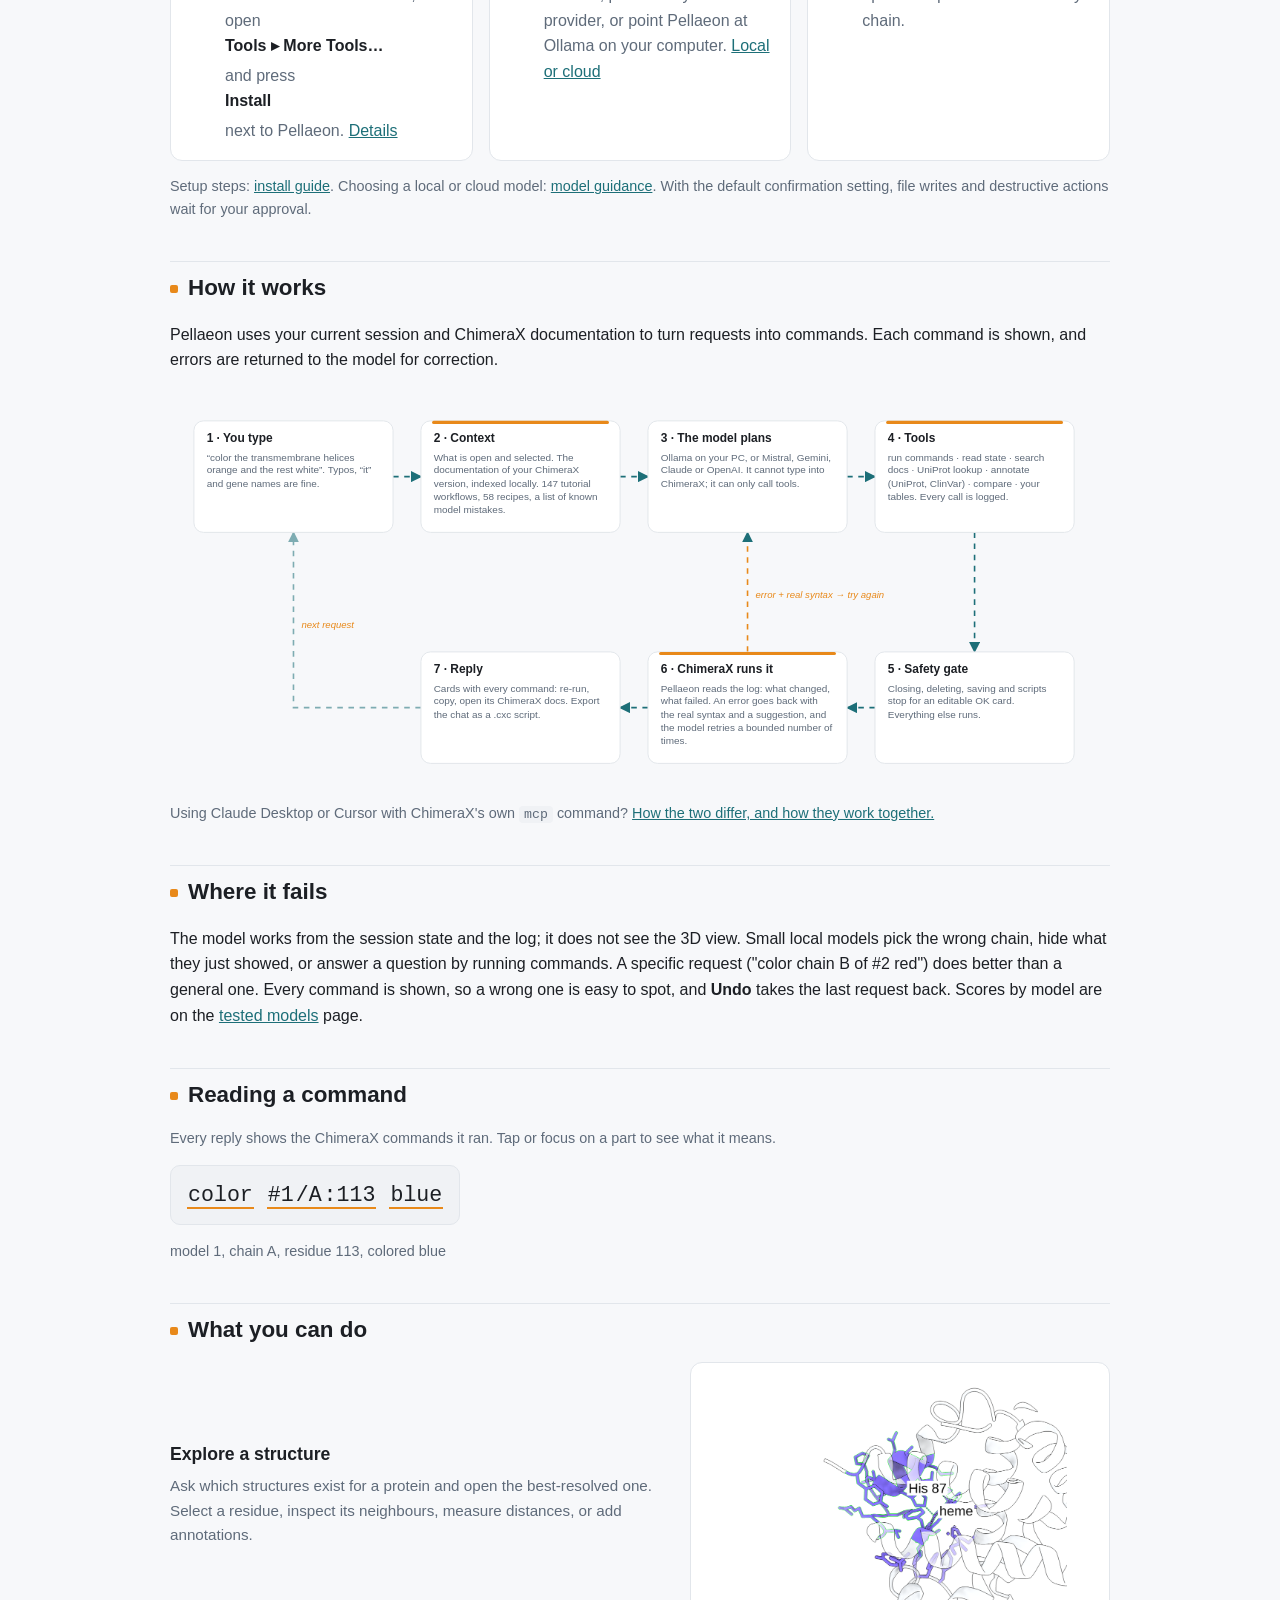
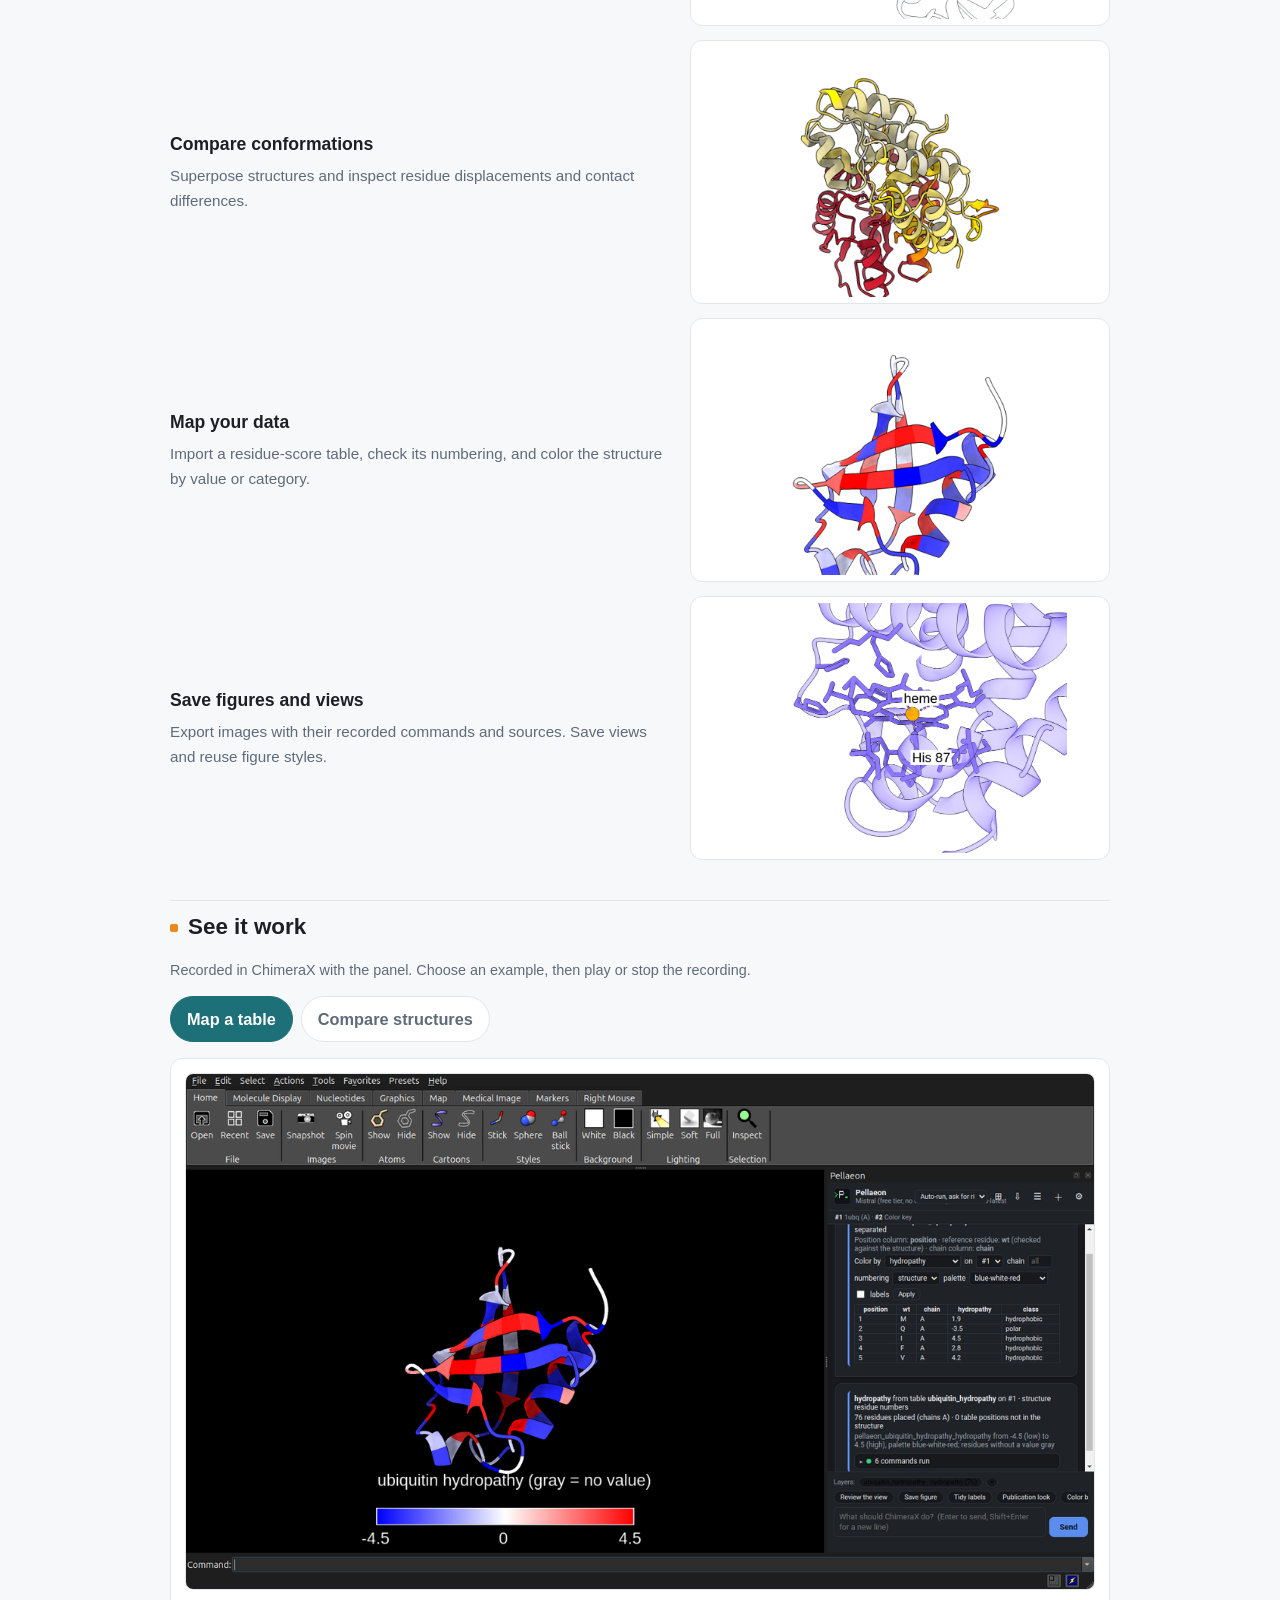
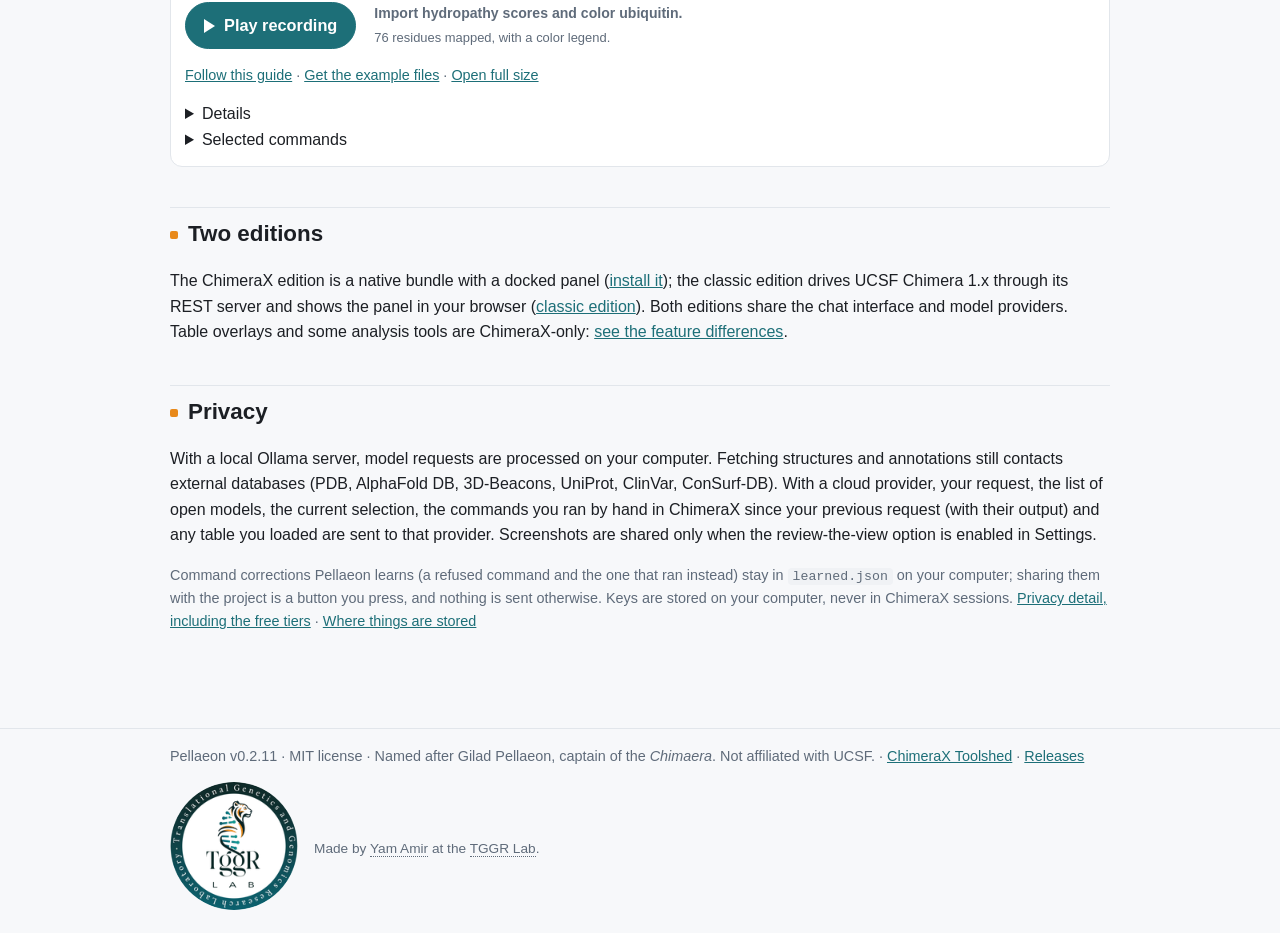
==== commit 1ceeb1db: "Pellaeon 0.2.11 Co-Authored-By: Claude Fable 5.1 <noreply@anthropic.com> Claude-Session: https://cla" ====
--- a/docs/index.html
+++ b/docs/index.html
@@ -1,6 +1,6 @@
 <!DOCTYPE html>
 <html lang="en"><head><meta charset="utf-8"><meta name="viewport" content="width=device-width, initial-scale=1">
-<title>Pellaeon: talk to ChimeraX in plain English</title><link rel="icon" href="logo.png" type="image/png"><link rel="stylesheet" href="site.css">
+<title>Pellaeon: talk to ChimeraX in plain English</title><link rel="icon" href="logo.png" type="image/png"><link rel="stylesheet" href="site.css?v=7951b716">
 <meta name="description" content="Pellaeon: talk to UCSF ChimeraX (and classic Chimera) in plain English. Local or cloud AI, every command shown, risky ones ask first.">
 <meta property="og:title" content="Pellaeon: talk to ChimeraX in plain English"><meta property="og:description" content="Pellaeon: talk to UCSF ChimeraX (and classic Chimera) in plain English. Local or cloud AI, every command shown, risky ones ask first."><meta property="og:image" content="https://tggr-lab.github.io/pellaeon/img/hero_poster.png"><meta property="og:url" content="https://tggr-lab.github.io/pellaeon/index.html"><meta property="og:type" content="website"><meta name="twitter:card" content="summary_large_image"></head>
 <body><div class="nav"><div class="in"><a class="brand" href="index.html"><img src="logo.png" alt="">Pellaeon</a><a class="link active" href="index.html">Home</a><a class="link" href="install.html">Install</a><a class="link" href="tutorial.html">Tutorial</a><a class="link" href="models.html">Tested models</a><a class="link" href="mcp.html">Pellaeon and MCP</a><a class="link" href="classic.html">Classic edition</a><span class="spacer"></span><a class="link gh" href="https://github.com/tggr-lab/pellaeon">GitHub</a><button class="theme" id="theme-btn" type="button" title="Theme: follows your system. Click to switch" aria-label="Switch theme">&#9680;</button></div></div>
@@ -9,7 +9,7 @@
 <main>
 <section class="hero">
   <div>
-    <div class="hero-logo"><img class="on-light" src="img/logo_lockup.png" alt="Pellaeon"><img class="on-dark" src="img/logo_lockup_white.png" alt="Pellaeon"></div>
+    <div class="hero-logo"><img class="on-light" src="img/logo_lockup.png" width="190" height="190" alt="Pellaeon"><img class="on-dark" src="img/logo_lockup_white.png" width="190" height="190" alt="Pellaeon"></div>
     <p class="pill"><b>New</b> Pellaeon is in the <a href="https://cxtoolshed.rbvi.ucsf.edu/apps/chimeraxpellaeon">ChimeraX Toolshed</a></p>
     <h1>Talk to ChimeraX in plain English.</h1>
     <p class="lead">Open structures, inspect residues, compare models, and make figures from a chat panel inside ChimeraX. See the commands Pellaeon runs and copy or reuse them.</p>
@@ -23,10 +23,10 @@
 <h2>Three steps</h2>
 <ol class="steps">
   <li><b>Install the panel.</b> Paste the line above into ChimeraX's command line, or open <b>Tools &#9656; More Tools&#8230;</b> and press <b>Install</b> next to Pellaeon. <a href="install.html#chimerax-edition">Details</a></li>
-  <li><b>Connect a model.</b> Point Pellaeon at Ollama on your computer, or paste a key for a cloud provider. <a href="install.html#choosing-an-ai">Local or cloud</a></li>
+  <li><b>Connect a model.</b> Sign in with a ChatGPT account, paste a key for a cloud provider, or point Pellaeon at Ollama on your computer. <a href="install.html#choosing-an-ai">Local or cloud</a></li>
   <li><b>Run the built-in test request.</b> A button on the settings page opens ubiquitin and colors it by chain.</li>
 </ol>
-<p class="small">Setup steps: <a href="install.html">install guide</a>. Choosing a local or cloud model: <a href="models.html#choosing-a-model">model guidance</a>. With the default confirmation setting, file writes and destructive actions wait for your approval.</p>
+<p class="small">Setup steps: <a href="install.html">install guide</a>. Choosing a local or cloud model: <a href="models.html#which-model">model guidance</a>. With the default confirmation setting, file writes and destructive actions wait for your approval.</p>
 
 <h2>How it works</h2>
 <p>Pellaeon uses your current session and ChimeraX documentation to turn requests into commands. Each command is shown, and errors are returned to the model for correction.</p>
@@ -35,7 +35,7 @@
 <defs><marker id="ah" viewBox="0 0 10 10" refX="9" refY="5" markerWidth="7" markerHeight="7" orient="auto-start-reverse"><path d="M0,0 L10,5 L0,10 z" fill="var(--accent)"/></marker><marker id="ah2" viewBox="0 0 10 10" refX="9" refY="5" markerWidth="7" markerHeight="7" orient="auto-start-reverse"><path d="M0,0 L10,5 L0,10 z" fill="var(--accent2)"/></marker></defs>
 <g class="wires"><path d="M280,110 L315,110"/><path d="M565,110 L600,110"/><path d="M850,110 L885,110"/><path d="M1010,180 L1010,330"/><path d="M885,400 L850,400"/><path d="M600,400 L565,400"/><path class="loop" d="M725,330 C725,270 725,230 725,180" marker-end="url(#ah2)"/><path class="next" d="M315,400 L155,400 L155,180"/></g>
 <g class="node n1" transform="translate(30,40)"><rect width="250" height="140" rx="12"/><foreignObject x="0" y="0" width="250" height="140"><div xmlns="http://www.w3.org/1999/xhtml" class="nb"><b>1 · You type</b><span>“color the transmembrane helices orange and the rest white”. Typos, “it” and gene names are fine.</span></div></foreignObject></g>
-<g class="node n2" transform="translate(315,40)"><rect width="250" height="140" rx="12"/><rect class="acc" x="14" y="0" width="222" height="4" rx="2"/><foreignObject x="0" y="0" width="250" height="140"><div xmlns="http://www.w3.org/1999/xhtml" class="nb"><b>2 · Context</b><span>What is open and selected. The documentation of your ChimeraX version, indexed locally. 131 tutorial workflows, 58 recipes, a list of known model mistakes.</span></div></foreignObject></g>
+<g class="node n2" transform="translate(315,40)"><rect width="250" height="140" rx="12"/><rect class="acc" x="14" y="0" width="222" height="4" rx="2"/><foreignObject x="0" y="0" width="250" height="140"><div xmlns="http://www.w3.org/1999/xhtml" class="nb"><b>2 · Context</b><span>What is open and selected. The documentation of your ChimeraX version, indexed locally. 147 tutorial workflows, 58 recipes, a list of known model mistakes.</span></div></foreignObject></g>
 <g class="node n3" transform="translate(600,40)"><rect width="250" height="140" rx="12"/><foreignObject x="0" y="0" width="250" height="140"><div xmlns="http://www.w3.org/1999/xhtml" class="nb"><b>3 · The model plans</b><span>Ollama on your PC, or Mistral, Gemini, Claude or OpenAI. It cannot type into ChimeraX; it can only call tools.</span></div></foreignObject></g>
 <g class="node n4" transform="translate(885,40)"><rect width="250" height="140" rx="12"/><rect class="acc" x="14" y="0" width="222" height="4" rx="2"/><foreignObject x="0" y="0" width="250" height="140"><div xmlns="http://www.w3.org/1999/xhtml" class="nb"><b>4 · Tools</b><span>run commands · read state · search docs · UniProt lookup · annotate (UniProt, ClinVar) · compare · your tables. Every call is logged.</span></div></foreignObject></g>
 <g class="node n5" transform="translate(885,330)"><rect width="250" height="140" rx="12"/><foreignObject x="0" y="0" width="250" height="140"><div xmlns="http://www.w3.org/1999/xhtml" class="nb"><b>5 · Safety gate</b><span>Closing, deleting, saving and scripts stop for an editable OK card. Everything else runs.</span></div></foreignObject></g>
@@ -56,7 +56,7 @@
 <path class="next" d="M50,991 C-10,991 -10,79 50,79"/>
 </g>
 <g class="node n1" transform="translate(50,20)"><rect width="300" height="118" rx="12"/><foreignObject x="0" y="0" width="300" height="118"><div xmlns="http://www.w3.org/1999/xhtml" class="nb"><b>1 · You type</b><span>“color the transmembrane helices orange and the rest white”. Typos, “it” and gene names are fine.</span></div></foreignObject></g>
-<g class="node n2" transform="translate(50,172)"><rect width="300" height="118" rx="12"/><rect class="acc" x="14" y="0" width="272" height="4" rx="2"/><foreignObject x="0" y="0" width="300" height="118"><div xmlns="http://www.w3.org/1999/xhtml" class="nb"><b>2 · Context</b><span>What is open and selected. The documentation of your ChimeraX version, indexed locally. 131 tutorial workflows, 58 recipes, a list of known model mistakes.</span></div></foreignObject></g>
+<g class="node n2" transform="translate(50,172)"><rect width="300" height="118" rx="12"/><rect class="acc" x="14" y="0" width="272" height="4" rx="2"/><foreignObject x="0" y="0" width="300" height="118"><div xmlns="http://www.w3.org/1999/xhtml" class="nb"><b>2 · Context</b><span>What is open and selected. The documentation of your ChimeraX version, indexed locally. 147 tutorial workflows, 58 recipes, a list of known model mistakes.</span></div></foreignObject></g>
 <g class="node n3" transform="translate(50,324)"><rect width="300" height="118" rx="12"/><foreignObject x="0" y="0" width="300" height="118"><div xmlns="http://www.w3.org/1999/xhtml" class="nb"><b>3 · The model plans</b><span>Ollama on your PC, or Mistral, Gemini, Claude or OpenAI. It cannot type into ChimeraX; it can only call tools.</span></div></foreignObject></g>
 <g class="node n4" transform="translate(50,476)"><rect width="300" height="118" rx="12"/><rect class="acc" x="14" y="0" width="272" height="4" rx="2"/><foreignObject x="0" y="0" width="300" height="118"><div xmlns="http://www.w3.org/1999/xhtml" class="nb"><b>4 · Tools</b><span>run commands · read state · search docs · UniProt lookup · annotate (UniProt, ClinVar) · compare · your tables. Every call is logged.</span></div></foreignObject></g>
 <g class="node n5" transform="translate(50,628)"><rect width="300" height="118" rx="12"/><foreignObject x="0" y="0" width="300" height="118"><div xmlns="http://www.w3.org/1999/xhtml" class="nb"><b>5 · Safety gate</b><span>Closing, deleting, saving and scripts stop for an editable OK card. Everything else runs.</span></div></foreignObject></g>
@@ -67,6 +67,8 @@
 </svg>
 </div>
 <p class="small">Using Claude Desktop or Cursor with ChimeraX's own <code>mcp</code> command? <a href="mcp.html">How the two differ, and how they work together.</a></p>
+<h2>Where it fails</h2>
+<p>The model works from the session state and the log; it does not see the 3D view. Small local models pick the wrong chain, hide what they just showed, or answer a question by running commands. A specific request ("color chain B of #2 red") does better than a general one. Every command is shown, so a wrong one is easy to spot, and <b>Undo</b> takes the last request back. Scores by model are on the <a href="models.html">tested models</a> page.</p>
 
 <h2>Reading a command</h2>
 <p class="small">Every reply shows the ChimeraX commands it ran. Tap or focus on a part to see what it means.</p>
@@ -77,7 +79,7 @@
 
 <h2>What you can do</h2>
 <div class="group">
-  <div><h3>Explore a structure</h3><p>Select a residue, inspect its neighbours, measure distances, or add annotations.</p></div>
+  <div><h3>Explore a structure</h3><p>Ask which structures exist for a protein and open the best-resolved one. Select a residue, inspect its neighbours, measure distances, or add annotations.</p></div>
   <a class="shot" href="img/tut/03_nearby_b.png" title="Click to enlarge"><img src="img/tut/03_nearby_b.png" alt="Residues around a heme group, labelled, with contacts drawn"></a>
 </div>
 <div class="group">
@@ -95,7 +97,7 @@
 
 <h2 id="see-it-work">See it work</h2>
 <p class="small">Recorded in ChimeraX with the panel. Choose an example, then play or stop the recording.</p>
-<div class="demo-tabs" role="tablist" aria-label="Choose an example"><button type="button" class="demo-tab active" data-target="demo-table" aria-selected="true">Map a table</button><button type="button" class="demo-tab" data-target="demo-compare" aria-selected="false">Compare structures</button><button type="button" class="demo-tab" data-target="demo-figure" aria-selected="false">Prepare a figure</button></div><div class="demo-panels"><figure class="demo-panel" id="demo-table"><button class="demo-play" type="button" aria-label="Play the recording"><img src="img/demo_table_poster.png" data-poster="img/demo_table_poster.png" data-gif="img/demo_table.gif" alt="Map a table" loading="lazy"></button><div class="demo-bar"><button class="demo-ctl" type="button"><span class="tri" aria-hidden="true"></span><span class="lbl">Play recording</span></button><figcaption><span class="req">Import hydropathy scores and color ubiquitin.</span><span class="res">76 residues mapped, with a color legend.</span></figcaption></div><p class="small"><a href="tutorial.html#step-11-your-own-data-on-the-structure">Follow this guide</a> &middot; <a href="https://github.com/tggr-lab/pellaeon/tree/main/docs/examples/table">Get the example files</a> &middot; <a href="img/demo_table.gif">Open full size</a></p><details><summary>Details</summary><p>Loaded docs/examples/ubiquitin_hydropathy.csv through the panel&#x27;s Import table action on 1ubq, then used the preview card&#x27;s Apply to color chain A by the hydropathy column.</p><p>All 76 table rows are placed on chain A with 0 positions missing and no reference mismatches, and the structure turns blue-to-red by Kyte-Doolittle hydropathy under a key and title that sit clear of it; the camera does not move, so the colour is the only thing that changes.</p></details><details><summary>Selected commands</summary><pre>color byattribute r:pellaeon_ubiquitin_hydropathy_hydropathy #1 palette blue:white:red range -4.5,4.5 target ac novalue gray
+<div class="demo-tabs" role="tablist" aria-label="Choose an example"><button type="button" class="demo-tab active" data-target="demo-table" aria-selected="true">Map a table</button><button type="button" class="demo-tab" data-target="demo-compare" aria-selected="false">Compare structures</button></div><div class="demo-panels"><figure class="demo-panel" id="demo-table"><button class="demo-play" type="button" aria-label="Play the recording"><img src="img/demo_table_poster.png" data-poster="img/demo_table_poster.png" data-gif="img/demo_table.gif" alt="Map a table" loading="lazy"></button><div class="demo-bar"><button class="demo-ctl" type="button"><span class="tri" aria-hidden="true"></span><span class="lbl">Play recording</span></button><figcaption><span class="req">Import hydropathy scores and color ubiquitin.</span><span class="res">76 residues mapped, with a color legend.</span></figcaption></div><p class="small"><a href="tutorial.html#step-11-your-own-data-on-the-structure">Follow this guide</a> &middot; <a href="https://github.com/tggr-lab/pellaeon/tree/main/docs/examples/table">Get the example files</a> &middot; <a href="img/demo_table.gif">Open full size</a></p><details><summary>Details</summary><p>Loaded docs/examples/ubiquitin_hydropathy.csv through the panel&#x27;s Import table action on 1ubq, then used the preview card&#x27;s Apply to color chain A by the hydropathy column.</p><p>All 76 table rows are placed on chain A with 0 positions missing and no reference mismatches, and the structure turns blue-to-red by Kyte-Doolittle hydropathy under a key and title that sit clear of it; the camera does not move, so the colour is the only thing that changes.</p></details><details><summary>Selected commands</summary><pre>color byattribute r:pellaeon_ubiquitin_hydropathy_hydropathy #1 palette blue:white:red range -4.5,4.5 target ac novalue gray
 key delete
 key blue:-4.5 white:0 red:4.5 pos 0.30,0.075 size 0.40,0.04 fontSize 20
 2dlabels create pellaeon_title text &quot;ubiquitin hydropathy (gray = no value)&quot; xpos 0.30 ypos 0.165 size 20 color white
@@ -177,22 +179,17 @@
 label delete pseudobonds
 2dlabels change pellaeon_title text &quot;Contacts lost (red, #1) and gained (green, #2)&quot; xpos 0.30 ypos 0.165 size 20 color white
 view #1/A #2/A
-zoom 0.85</pre></details></figure><figure class="demo-panel" id="demo-figure" hidden><button class="demo-play" type="button" aria-label="Play the recording"><img src="img/demo_figure_poster.png" data-poster="img/demo_figure_poster.png" data-gif="img/demo_figure.gif" alt="Prepare a figure" loading="lazy"></button><div class="demo-bar"><button class="demo-ctl" type="button"><span class="tri" aria-hidden="true"></span><span class="lbl">Play recording</span></button><figcaption><span class="req">Rearrange overlapping labels, then save the figure.</span><span class="res">Labels rearranged; 7 removed. Figure and session saved.</span></figcaption></div><p class="small"><a href="tutorial.html#step-8b-when-labels-pile-up">Follow this guide</a> &middot; <a href="https://github.com/tggr-lab/pellaeon/tree/main/docs/examples/figure">Get the example files</a> &middot; <a href="img/demo_figure.gif">Open full size</a></p><details><summary>Details</summary><p>On 4hhb colored by chain with residues 80-100 of chain A labeled (piled up on purpose): &quot;the labels overlap, tidy them&quot;, then &quot;save this as a figure called hemoglobin&quot;</p><p>Tidy labels nudged 2 of the 21 crowded chain-A labels to a free spot and dropped the 18 that could not fit, leaving 3 readable ones; the figure bundle (PNG, ChimeraX session, replay script, per-residue colors, draft legend, sources) was written to ~/Pellaeon figures/hemoglobin and the recording ends on the exported PNG itself.</p></details><details><summary>Selected commands</summary><pre>label #1/A:97 residues offset 0.00,9.08,0.00
-label #1/A:86 residues offset 0.00,9.53,0.00
-label delete #1/A:96 #1/A:94 #1/A:99 #1/A:93 #1/A:95 #1/A:98 #1/A:91 #1/A:92 #1/A:87 #1/A:90 #1/A:88 #1/A:89 #1/A:83 #1/A:84 #1/A:85 #1/A:82 #1/A:80 #1/A:81 residues
-label #1/A:100 #1/A:97 #1/A:86 size 16 height fixed onTop true color black bgColor #ffffffd9
-save &quot;/home/yamir/Pellaeon figures/hemoglobin/hemoglobin.png&quot; width 2400 height 1800 supersample 3
-save &quot;/home/yamir/Pellaeon figures/hemoglobin/hemoglobin.cxs&quot;</pre></details></figure></div>
+zoom 0.85</pre></details></figure></div>
 
 <h2>Two editions</h2>
 <p>The ChimeraX edition is a native bundle with a docked panel (<a href="install.html">install it</a>); the classic edition drives UCSF Chimera 1.x through its REST server and shows the panel in your browser (<a href="classic.html">classic edition</a>). Both editions share the chat interface and model providers. Table overlays and some analysis tools are ChimeraX-only: <a href="classic.html#differences-from-the-chimerax-edition">see the feature differences</a>.</p>
 
 <h2>Privacy</h2>
-<p>With a local Ollama server, model requests are processed on your computer. Fetching structures and annotations still contacts external databases (PDB, AlphaFold DB, UniProt, ClinVar, ConSurf-DB). With a cloud provider, your request, the list of open models, the current selection and any table you loaded are sent to that provider. Screenshots are shared only when the review-the-view option is enabled in Settings.</p>
-<p class="small">Keys are stored on your computer, never in ChimeraX sessions. <a href="install.html#privacy">Privacy detail, including the free tiers</a> · <a href="install.html#where-things-are-stored">Where things are stored</a></p>
+<p>With a local Ollama server, model requests are processed on your computer. Fetching structures and annotations still contacts external databases (PDB, AlphaFold DB, 3D-Beacons, UniProt, ClinVar, ConSurf-DB). With a cloud provider, your request, the list of open models, the current selection, the commands you ran by hand in ChimeraX since your previous request (with their output) and any table you loaded are sent to that provider. Screenshots are shared only when the review-the-view option is enabled in Settings.</p>
+<p class="small">Command corrections Pellaeon learns (a refused command and the one that ran instead) stay in <code>learned.json</code> on your computer; sharing them with the project is a button you press, and nothing is sent otherwise. Keys are stored on your computer, never in ChimeraX sessions. <a href="install.html#privacy">Privacy detail, including the free tiers</a> · <a href="install.html#where-things-are-stored">Where things are stored</a></p>
 </main>
 <script>(function(){function sync(){var open=window.innerWidth>=820;document.querySelectorAll(".toc details").forEach(function(d){if(open)d.setAttribute("open","");else d.removeAttribute("open");});}sync();window.addEventListener("resize",sync);})();</script>
-<footer><div class="in">Pellaeon v0.2.2 · MIT license · Named after Gilad Pellaeon, captain of the <i>Chimaera</i>. Not affiliated with UCSF. · <a href="https://cxtoolshed.rbvi.ucsf.edu/apps/chimeraxpellaeon">ChimeraX Toolshed</a> · <a href="https://github.com/tggr-lab/pellaeon/releases">Releases</a><br><span class="credits"><a href="https://github.com/tggr-lab" title="Translational Genetics and Genomics Research Lab"><img class="lab" src="img/tggr.png" alt="TGGR Lab"></a><span>Made by <a href="https://github.com/YAMIR-1138">Yam Amir</a> at the <a href="https://github.com/tggr-lab">TGGR Lab</a>.</span></span></div></footer>
+<footer><div class="in">Pellaeon v0.2.11 · MIT license · Named after Gilad Pellaeon, captain of the <i>Chimaera</i>. Not affiliated with UCSF. · <a href="https://cxtoolshed.rbvi.ucsf.edu/apps/chimeraxpellaeon">ChimeraX Toolshed</a> · <a href="https://github.com/tggr-lab/pellaeon/releases">Releases</a><br><span class="credits"><a href="https://github.com/tggr-lab" title="Translational Genetics and Genomics Research Lab"><img class="lab" src="img/tggr.png" alt="TGGR Lab"></a><span>Made by <a href="https://github.com/YAMIR-1138">Yam Amir</a> at the <a href="https://github.com/tggr-lab">TGGR Lab</a>.</span></span></div></footer>
 <script>
 (function(){
   document.querySelectorAll(".demo-panel").forEach(function(panel){
--- a/docs/site.css
+++ b/docs/site.css
@@ -210,3 +210,7 @@
 :root[data-theme="dark"] .hero-logo .on-dark { display: inline; }
 @media (max-width: 720px) { .hero-logo { margin: 0 0 4px; } .hero-logo img { width: 140px; } }
 
+
+.subnav { display: flex; flex-wrap: wrap; gap: 6px 14px; margin: -4px 0 18px; font-size: 0.92em; color: var(--muted); }
+.subnav a { color: var(--muted); text-decoration: none; padding: 2px 0; border-bottom: 2px solid transparent; }
+.subnav a.active, .subnav a:hover { color: var(--ink); border-color: var(--accent2); }
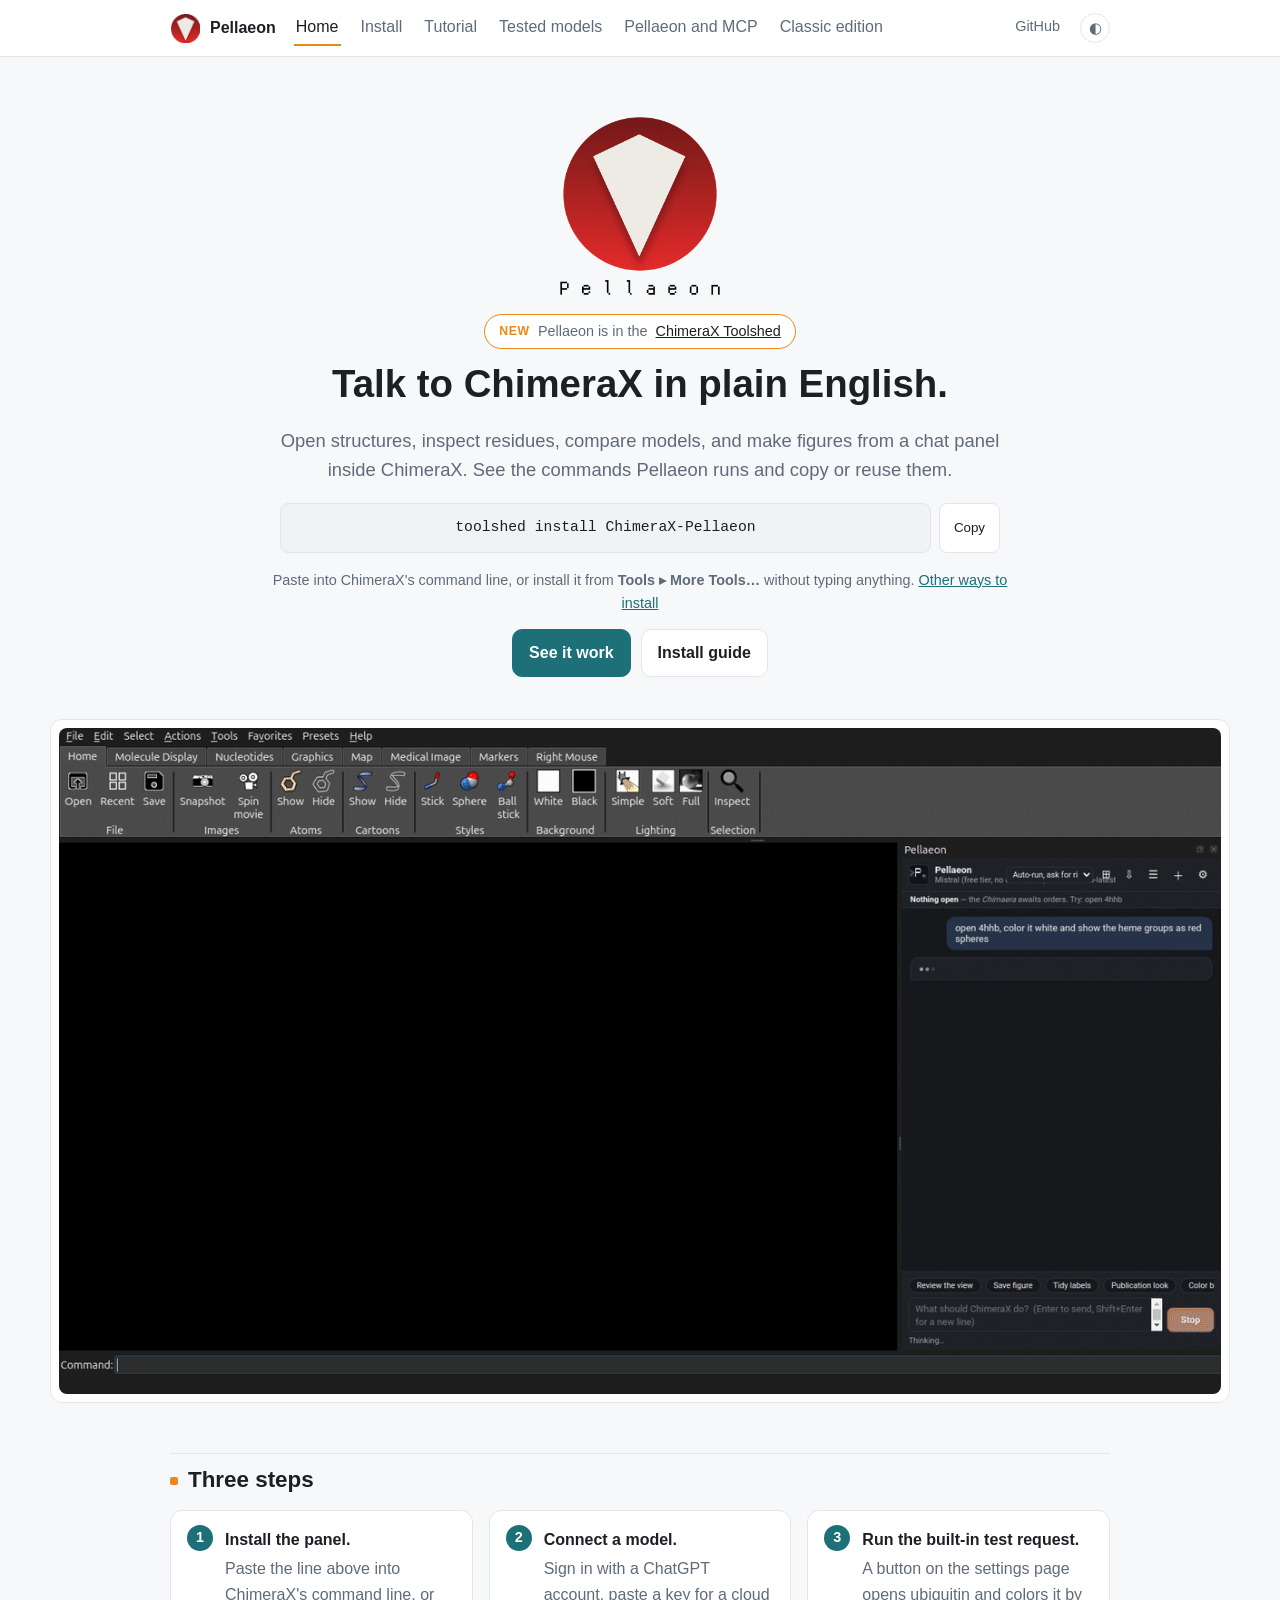
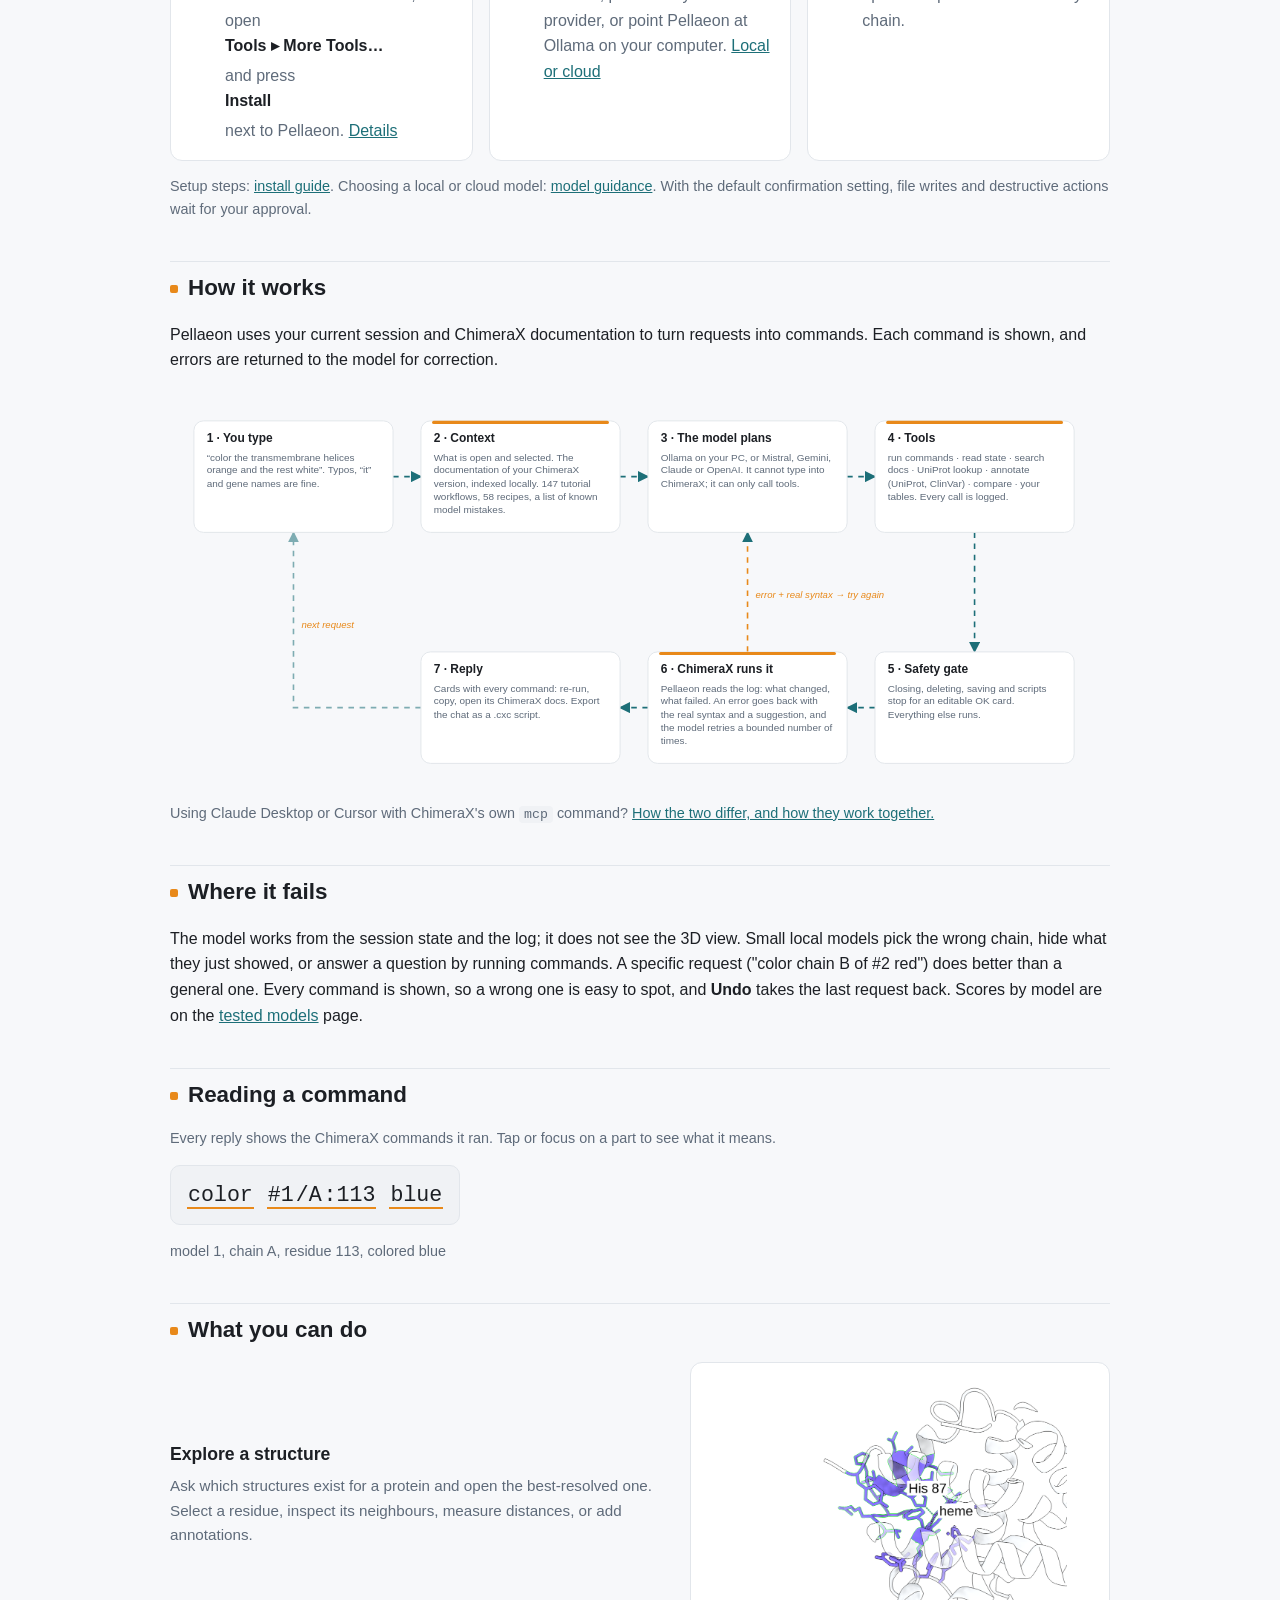
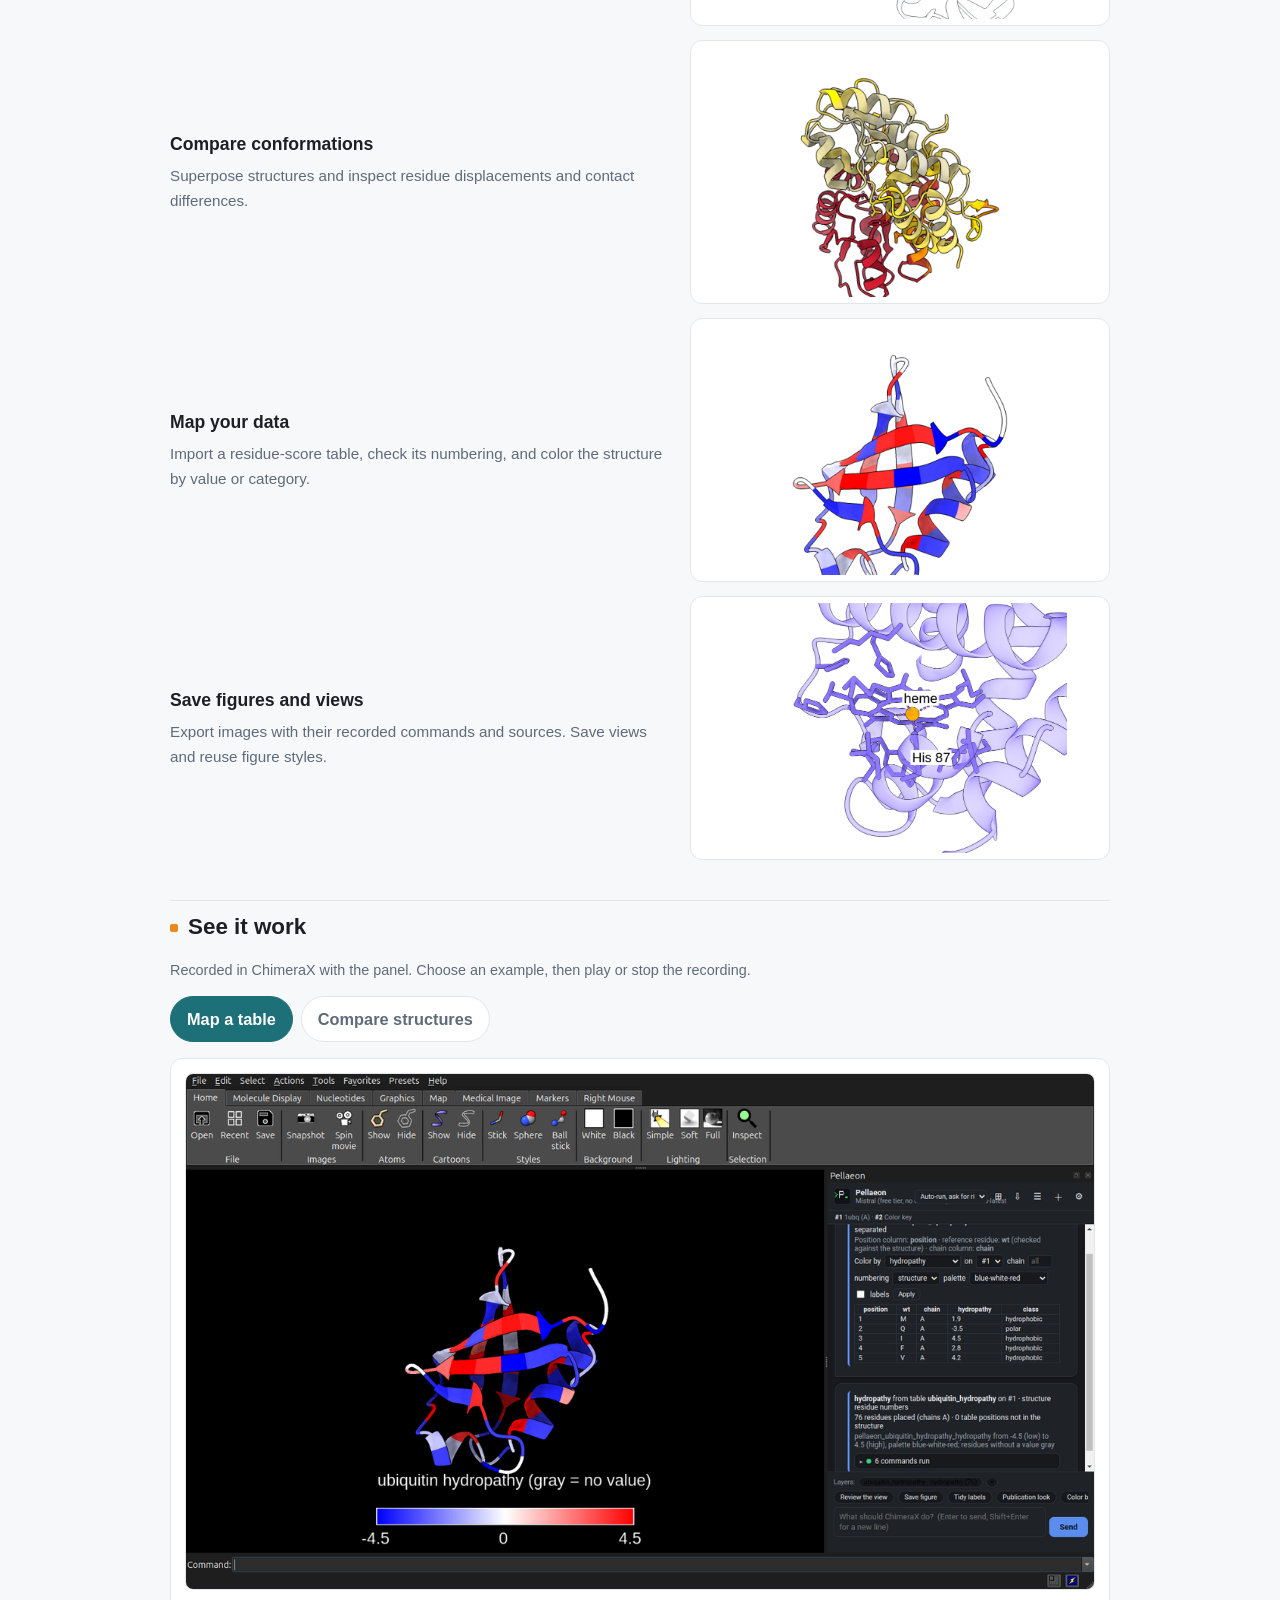
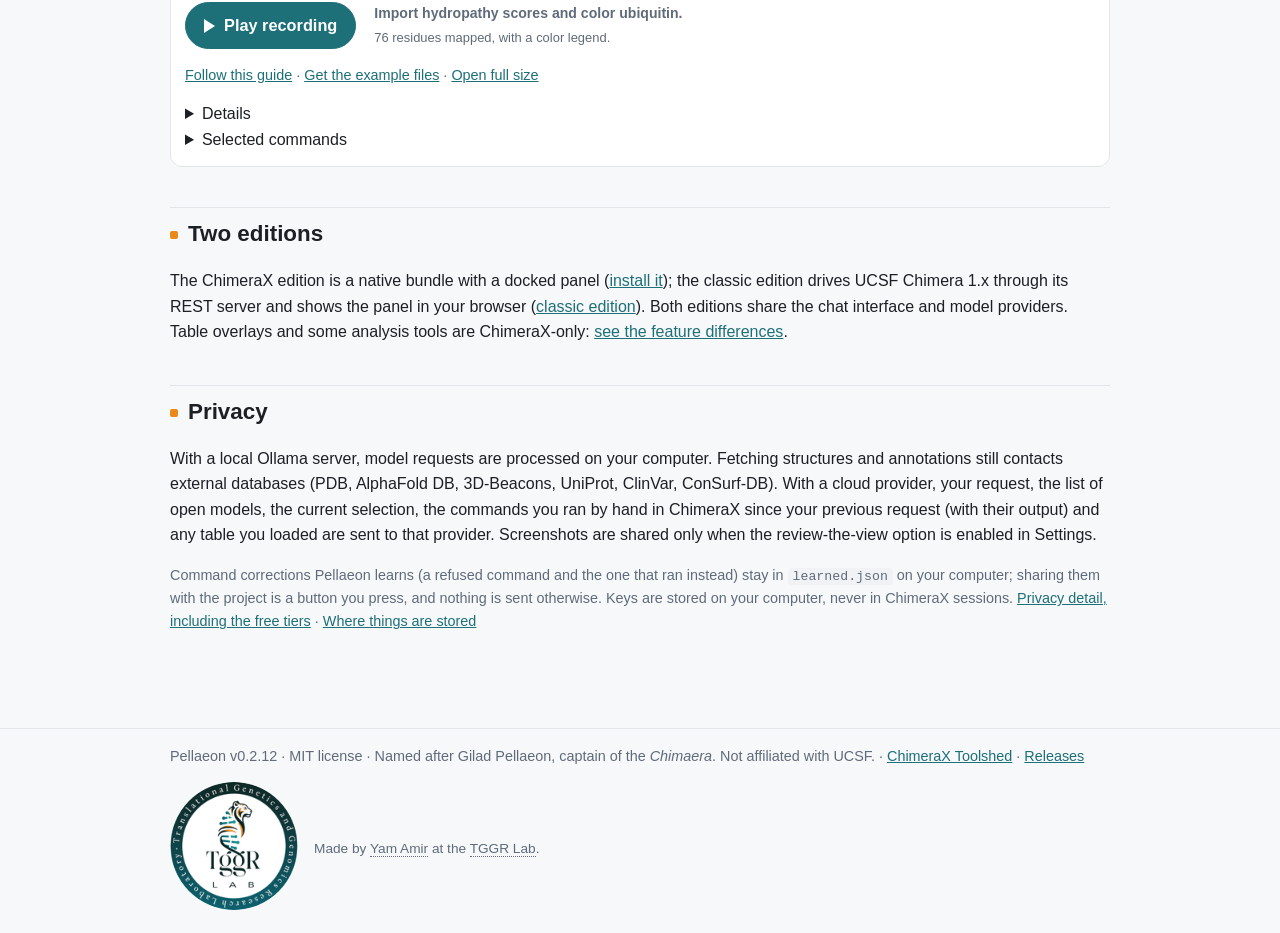
==== commit 5e77bd94: "Pellaeon 0.2.12 Co-Authored-By: Claude Fable 5.1 <noreply@anthropic.com>" ====
--- a/docs/index.html
+++ b/docs/index.html
@@ -189,7 +189,7 @@
 <p class="small">Command corrections Pellaeon learns (a refused command and the one that ran instead) stay in <code>learned.json</code> on your computer; sharing them with the project is a button you press, and nothing is sent otherwise. Keys are stored on your computer, never in ChimeraX sessions. <a href="install.html#privacy">Privacy detail, including the free tiers</a> · <a href="install.html#where-things-are-stored">Where things are stored</a></p>
 </main>
 <script>(function(){function sync(){var open=window.innerWidth>=820;document.querySelectorAll(".toc details").forEach(function(d){if(open)d.setAttribute("open","");else d.removeAttribute("open");});}sync();window.addEventListener("resize",sync);})();</script>
-<footer><div class="in">Pellaeon v0.2.11 · MIT license · Named after Gilad Pellaeon, captain of the <i>Chimaera</i>. Not affiliated with UCSF. · <a href="https://cxtoolshed.rbvi.ucsf.edu/apps/chimeraxpellaeon">ChimeraX Toolshed</a> · <a href="https://github.com/tggr-lab/pellaeon/releases">Releases</a><br><span class="credits"><a href="https://github.com/tggr-lab" title="Translational Genetics and Genomics Research Lab"><img class="lab" src="img/tggr.png" alt="TGGR Lab"></a><span>Made by <a href="https://github.com/YAMIR-1138">Yam Amir</a> at the <a href="https://github.com/tggr-lab">TGGR Lab</a>.</span></span></div></footer>
+<footer><div class="in">Pellaeon v0.2.12 · MIT license · Named after Gilad Pellaeon, captain of the <i>Chimaera</i>. Not affiliated with UCSF. · <a href="https://cxtoolshed.rbvi.ucsf.edu/apps/chimeraxpellaeon">ChimeraX Toolshed</a> · <a href="https://github.com/tggr-lab/pellaeon/releases">Releases</a><br><span class="credits"><a href="https://github.com/tggr-lab" title="Translational Genetics and Genomics Research Lab"><img class="lab" src="img/tggr.png" alt="TGGR Lab"></a><span>Made by <a href="https://github.com/YAMIR-1138">Yam Amir</a> at the <a href="https://github.com/tggr-lab">TGGR Lab</a>.</span></span></div></footer>
 <script>
 (function(){
   document.querySelectorAll(".demo-panel").forEach(function(panel){
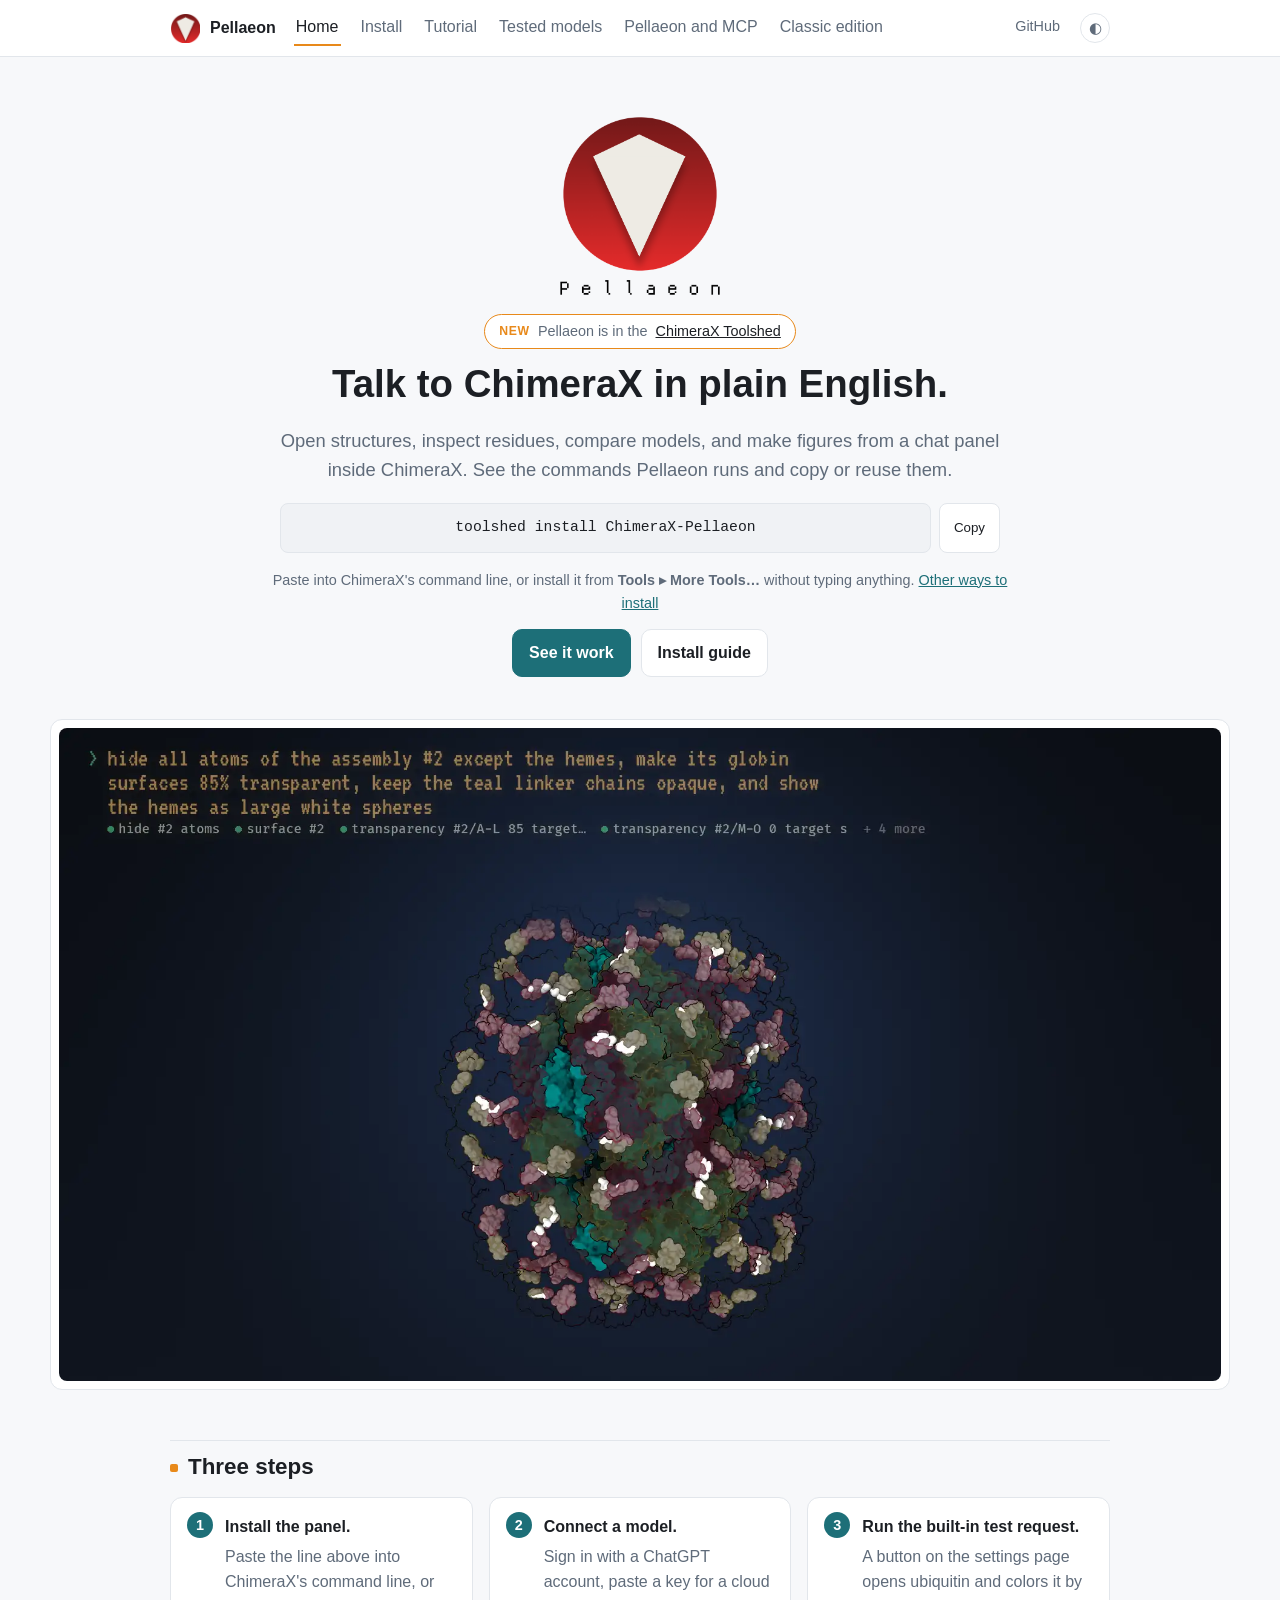
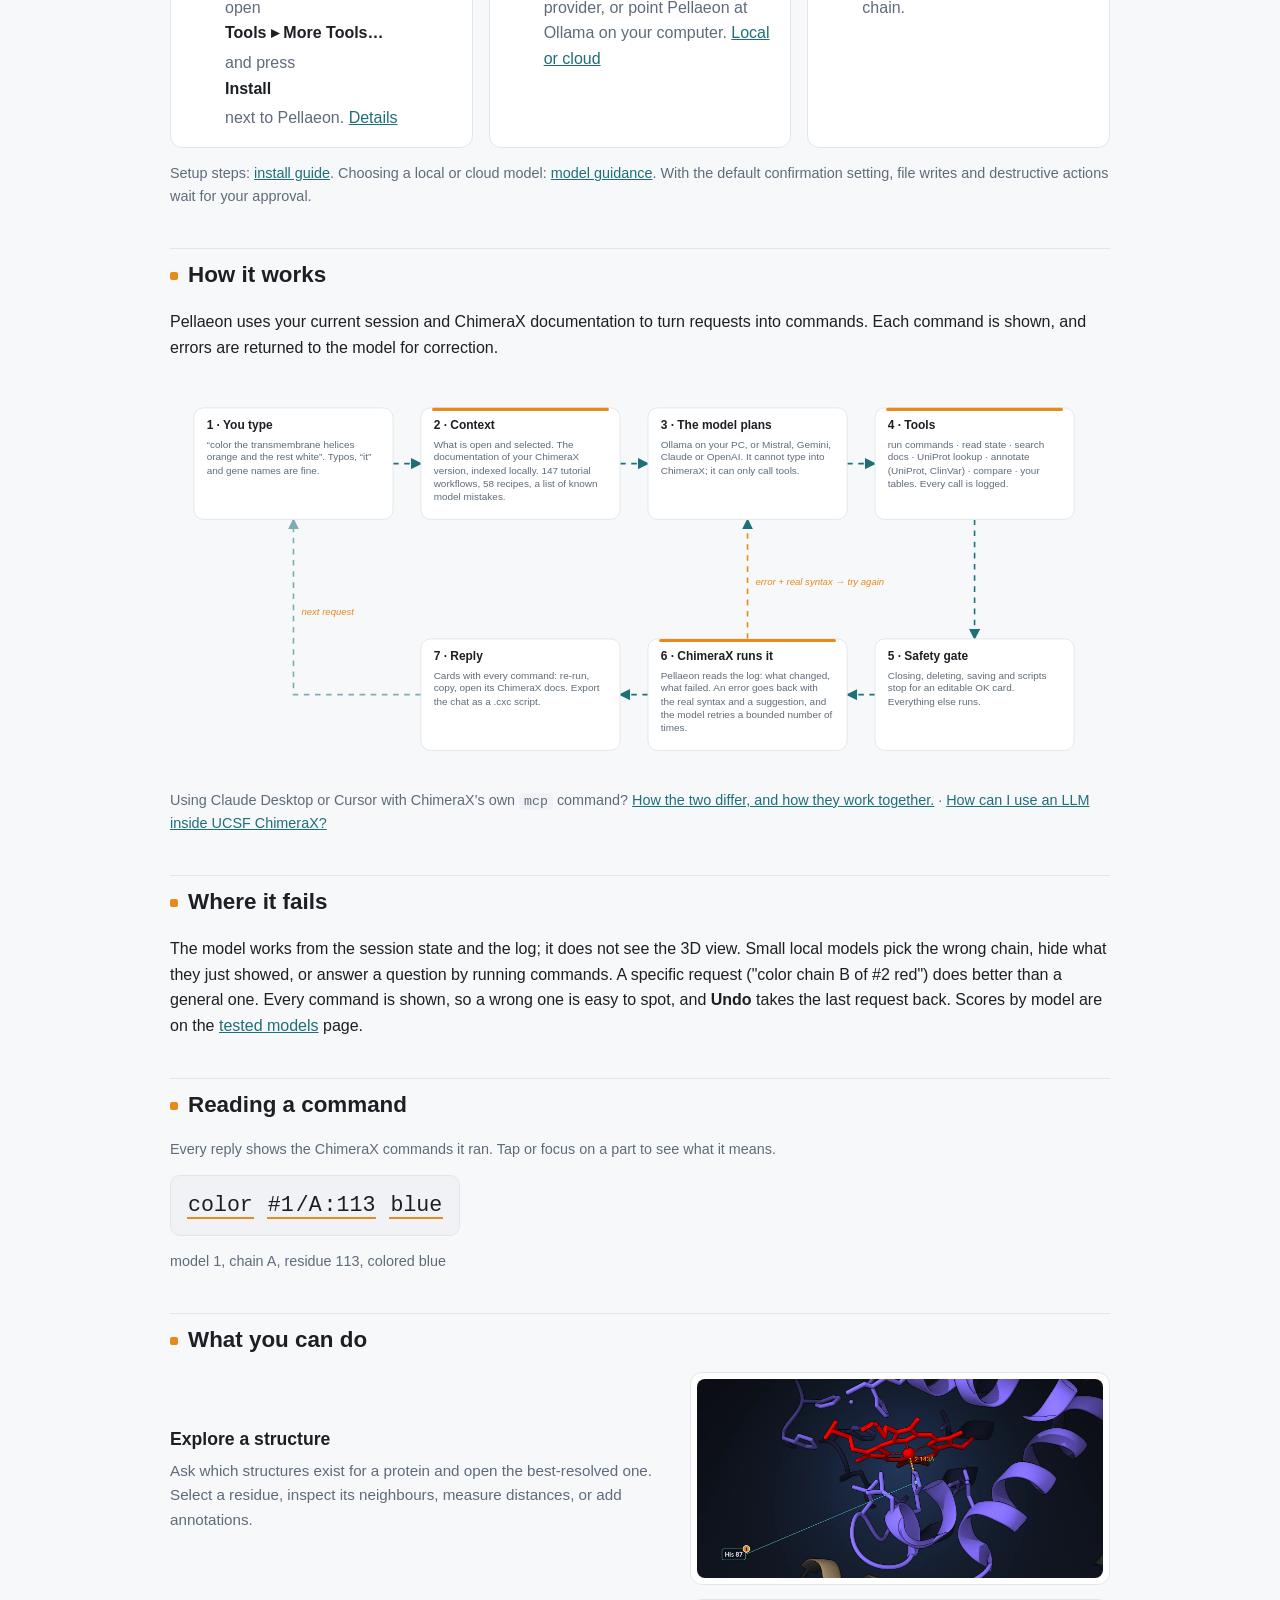
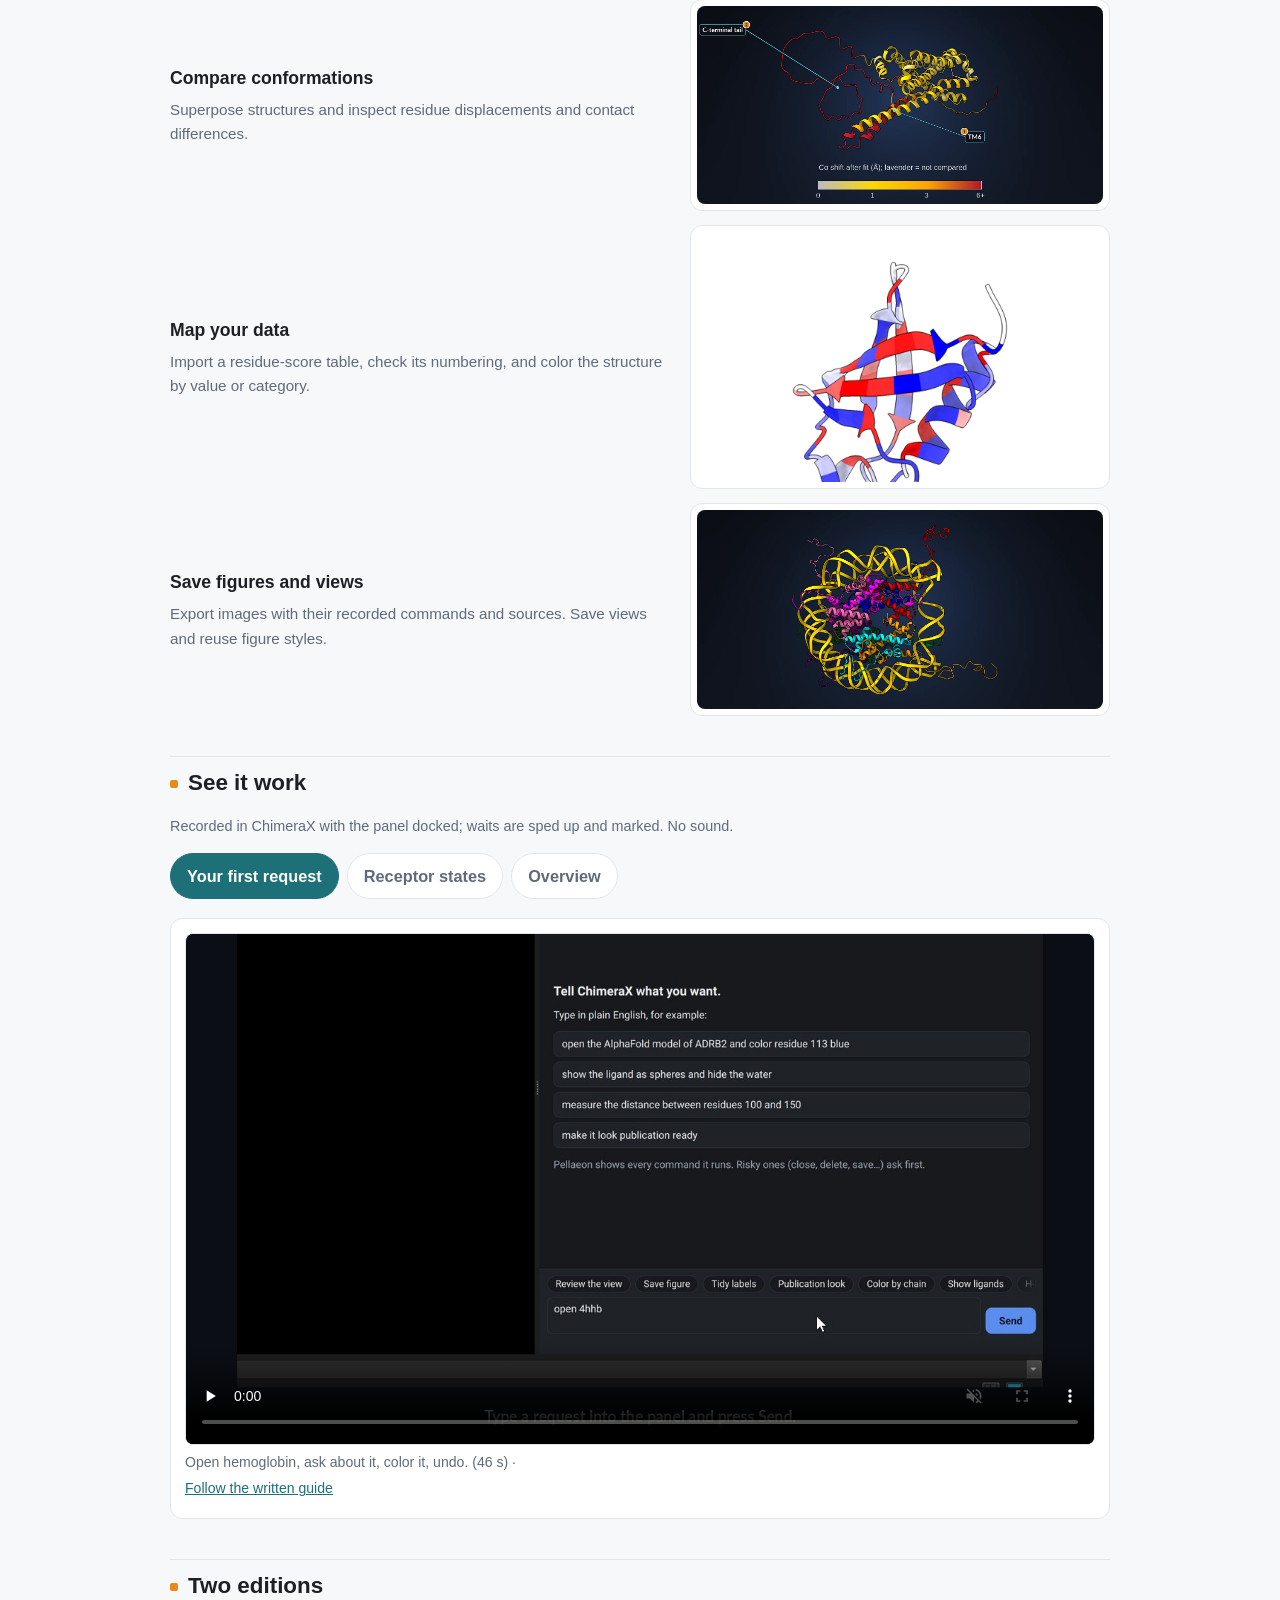
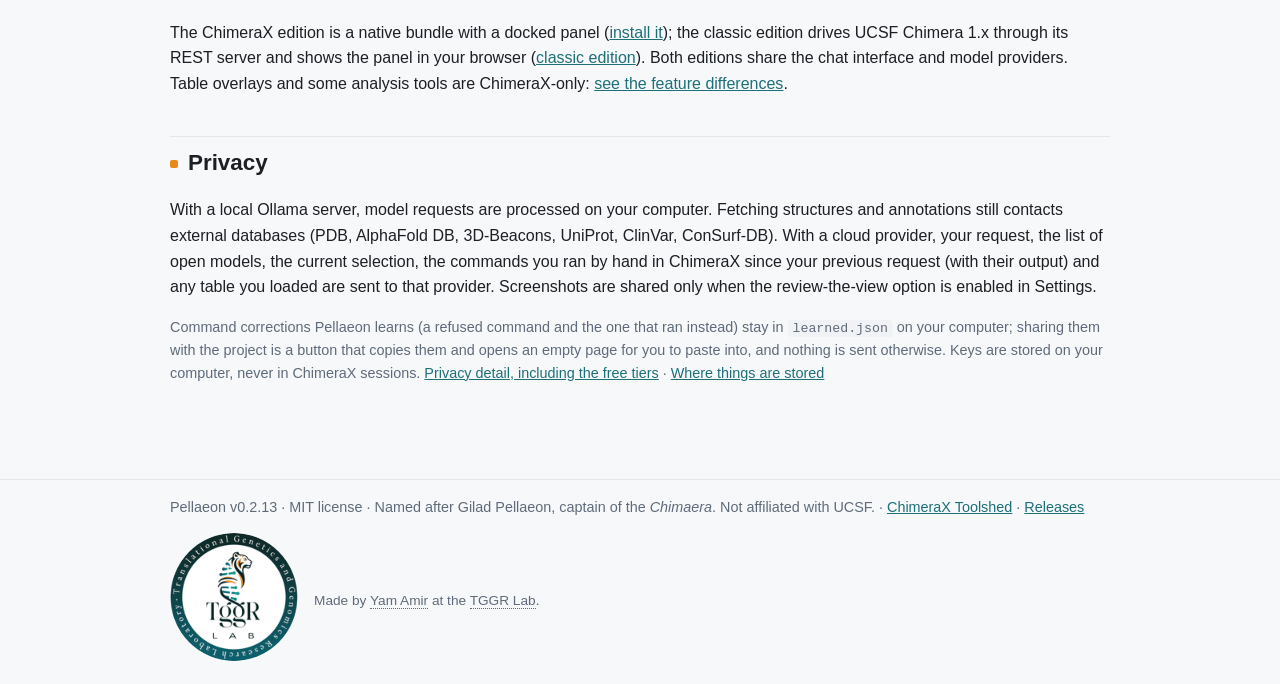
==== commit 89ad9b5d: "Pellaeon 0.2.13 Co-Authored-By: Claude Opus 5.5 <noreply@anthropic.com> Claude-Session: https://clau" ====
--- a/docs/index.html
+++ b/docs/index.html
@@ -1,8 +1,8 @@
 <!DOCTYPE html>
 <html lang="en"><head><meta charset="utf-8"><meta name="viewport" content="width=device-width, initial-scale=1">
-<title>Pellaeon: talk to ChimeraX in plain English</title><link rel="icon" href="logo.png" type="image/png"><link rel="stylesheet" href="site.css?v=7951b716">
-<meta name="description" content="Pellaeon: talk to UCSF ChimeraX (and classic Chimera) in plain English. Local or cloud AI, every command shown, risky ones ask first.">
-<meta property="og:title" content="Pellaeon: talk to ChimeraX in plain English"><meta property="og:description" content="Pellaeon: talk to UCSF ChimeraX (and classic Chimera) in plain English. Local or cloud AI, every command shown, risky ones ask first."><meta property="og:image" content="https://tggr-lab.github.io/pellaeon/img/hero_poster.png"><meta property="og:url" content="https://tggr-lab.github.io/pellaeon/index.html"><meta property="og:type" content="website"><meta name="twitter:card" content="summary_large_image"></head>
+<title>Pellaeon: AI assistant for UCSF ChimeraX</title><link rel="icon" href="logo.png" type="image/png"><link rel="stylesheet" href="site.css?v=f7f78c10">
+<meta name="description" content="Use an LLM inside UCSF ChimeraX. Pellaeon turns natural language into visible commands, with local Ollama or cloud models."><link rel="canonical" href="https://tggr-lab.github.io/pellaeon/"><link rel="preload" as="image" href="img/gui/hero_narrow_poster.webp" type="image/webp" media="(max-width: 700px)" fetchpriority="high"><link rel="preload" as="image" href="img/gui/hero_poster.webp" type="image/webp" media="(min-width: 701px)" fetchpriority="high"><script type="application/ld+json">{"@context": "https://schema.org", "@type": "SoftwareApplication", "@id": "https://tggr-lab.github.io/pellaeon/#software", "name": "Pellaeon", "description": "Use an LLM inside UCSF ChimeraX. Pellaeon turns natural language into visible commands, with local Ollama or cloud models.", "applicationCategory": "ScientificApplication", "applicationSubCategory": "Molecular graphics", "operatingSystem": "Windows, macOS, Linux", "softwareRequirements": "UCSF ChimeraX 1.9 or newer", "softwareVersion": "0.2.13", "license": "https://opensource.org/licenses/MIT", "url": "https://tggr-lab.github.io/pellaeon/", "codeRepository": "https://github.com/tggr-lab/pellaeon", "downloadUrl": "https://github.com/tggr-lab/pellaeon/releases/latest", "author": {"@type": "Organization", "name": "TGGR Lab", "url": "https://github.com/tggr-lab"}}</script>
+<meta property="og:title" content="Pellaeon: AI assistant for UCSF ChimeraX"><meta property="og:description" content="Use an LLM inside UCSF ChimeraX. Pellaeon turns natural language into visible commands, with local Ollama or cloud models."><meta property="og:image" content="https://tggr-lab.github.io/pellaeon/img/gui/hero_poster.jpg"><meta property="og:image:width" content="1920"><meta property="og:image:height" content="1080"><meta property="og:image:alt" content="A request typed into Pellaeon above the erythrocruorin assembly, its globin surfaces see-through and its hemes white"><meta property="og:url" content="https://tggr-lab.github.io/pellaeon/"><meta property="og:type" content="website"><meta name="twitter:card" content="summary_large_image"></head>
 <body><div class="nav"><div class="in"><a class="brand" href="index.html"><img src="logo.png" alt="">Pellaeon</a><a class="link active" href="index.html">Home</a><a class="link" href="install.html">Install</a><a class="link" href="tutorial.html">Tutorial</a><a class="link" href="models.html">Tested models</a><a class="link" href="mcp.html">Pellaeon and MCP</a><a class="link" href="classic.html">Classic edition</a><span class="spacer"></span><a class="link gh" href="https://github.com/tggr-lab/pellaeon">GitHub</a><button class="theme" id="theme-btn" type="button" title="Theme: follows your system. Click to switch" aria-label="Switch theme">&#9680;</button></div></div>
 <script>(function(){var k="pellaeon-theme",r=document.documentElement;function ap(v){if(v)r.setAttribute("data-theme",v);else r.removeAttribute("data-theme");}var v=null;try{v=localStorage.getItem(k);}catch(e){}ap(v);document.addEventListener("DOMContentLoaded",function(){var b=document.getElementById("theme-btn");if(!b)return;var names={"":"system","light":"light","dark":"dark"};function lab(){b.title="Theme: "+names[r.getAttribute("data-theme")||""]+". Click to switch";}lab();b.onclick=function(){var cur=r.getAttribute("data-theme")||"";var nxt=cur===""?"light":cur==="light"?"dark":"";ap(nxt||null);try{nxt?localStorage.setItem(k,nxt):localStorage.removeItem(k);}catch(e){}lab();};});})();</script>
 <script data-goatcounter="https://pellaeon.goatcounter.com/count" async src="https://gc.zgo.at/count.js"></script>
@@ -17,7 +17,14 @@
     <p class="small">Paste into ChimeraX's command line, or install it from <b>Tools &#9656; More Tools&#8230;</b> without typing anything. <a href="install.html#chimerax-edition">Other ways to install</a></p>
     <div class="btns"><a class="btn primary" href="#see-it-work">See it work</a><a class="btn" href="install.html">Install guide</a></div>
   </div>
-  <div class="shot hero-gif"><picture><source srcset="img/hero_poster.png" media="(prefers-reduced-motion: reduce)"><img src="img/hero.gif" alt="Typing a request into the Pellaeon panel; ChimeraX opens hemoglobin, colors it, shows the hemes as red spheres and spins it"></picture></div>
+  <div class="shot hero-gif">
+  <video id="hero-video" class="hero-video" width="1920" height="1080" muted loop playsinline preload="metadata" poster="img/gui/hero_poster.webp" aria-label="A request typed into the Pellaeon panel in ChimeraX colors the erythrocruorin assembly; its shell turns transparent and a clip plane opens it. 16 seconds, no sound.">
+    <source src="img/gui/hero_narrow.mp4" type="video/mp4" media="(max-width: 700px)">
+    <source src="img/gui/hero_720.mp4" type="video/mp4" media="(max-width: 1280px)">
+    <source src="img/gui/hero_1080.mp4" type="video/mp4">
+  </video>
+  <script>(function(){var v=document.getElementById("hero-video");if(!v)return;var narrow=window.matchMedia&&window.matchMedia("(max-width: 700px)").matches;if(narrow){v.setAttribute("poster","img/gui/hero_narrow_poster.webp");v.setAttribute("width","864");v.setAttribute("height","1080");}var still=(window.matchMedia&&window.matchMedia("(prefers-reduced-motion: reduce)").matches)||(navigator.connection&&navigator.connection.saveData);if(still){v.setAttribute("controls","");return;}v.play().catch(function(){v.setAttribute("controls","");});})();</script>
+  </div>
 </section>
 
 <h2>Three steps</h2>
@@ -66,7 +73,7 @@
 <text class="lab" transform="translate(20,536) rotate(-90)">next request</text>
 </svg>
 </div>
-<p class="small">Using Claude Desktop or Cursor with ChimeraX's own <code>mcp</code> command? <a href="mcp.html">How the two differ, and how they work together.</a></p>
+<p class="small">Using Claude Desktop or Cursor with ChimeraX's own <code>mcp</code> command? <a href="mcp.html">How the two differ, and how they work together.</a> &middot; <a href="llm.html">How can I use an LLM inside UCSF ChimeraX?</a></p>
 <h2>Where it fails</h2>
 <p>The model works from the session state and the log; it does not see the 3D view. Small local models pick the wrong chain, hide what they just showed, or answer a question by running commands. A specific request ("color chain B of #2 red") does better than a general one. Every command is shown, so a wrong one is easy to spot, and <b>Undo</b> takes the last request back. Scores by model are on the <a href="models.html">tested models</a> page.</p>
 
@@ -80,11 +87,11 @@
 <h2>What you can do</h2>
 <div class="group">
   <div><h3>Explore a structure</h3><p>Ask which structures exist for a protein and open the best-resolved one. Select a residue, inspect its neighbours, measure distances, or add annotations.</p></div>
-  <a class="shot" href="img/tut/03_nearby_b.png" title="Click to enlarge"><img src="img/tut/03_nearby_b.png" alt="Residues around a heme group, labelled, with contacts drawn"></a>
+  <a class="shot" href="img/media/h02_heme.webp" title="Click to enlarge"><img src="img/media/h02_heme.webp" alt="Heme of hemoglobin chain A face on, its iron joined to His 87 by a dashed line labelled 2.143 Å"></a>
 </div>
 <div class="group">
   <div><h3>Compare conformations</h3><p>Superpose structures and inspect residue displacements and contact differences.</p></div>
-  <a class="shot" href="img/home_compare.png" title="Click to enlarge"><img src="img/home_compare.png" alt="A structure colored by C-alpha shift after fitting, with a color legend"></a>
+  <a class="shot" href="img/media/h07_states.webp" title="Click to enlarge"><img src="img/media/h07_states.webp" alt="Active model of the beta-2 adrenergic receptor colored gray to dark red by shift from the inactive model, with a key"></a>
 </div>
 <div class="group">
   <div><h3>Map your data</h3><p>Import a residue-score table, check its numbering, and color the structure by value or category.</p></div>
@@ -92,109 +99,28 @@
 </div>
 <div class="group">
   <div><h3>Save figures and views</h3><p>Export images with their recorded commands and sources. Save views and reuse figure styles.</p></div>
-  <a class="shot" href="img/tut/04_pub.png" title="Click to enlarge"><img src="img/tut/04_pub.png" alt="A publication-style close-up of a histidine side chain next to a heme"></a>
+  <a class="shot" href="img/media/h12_nucleosome.webp" title="Click to enlarge"><img src="img/media/h12_nucleosome.webp" alt="Nucleosome core particle as a cartoon, DNA in gold, histones in six colors, with shadows"></a>
 </div>
 
 <h2 id="see-it-work">See it work</h2>
-<p class="small">Recorded in ChimeraX with the panel. Choose an example, then play or stop the recording.</p>
-<div class="demo-tabs" role="tablist" aria-label="Choose an example"><button type="button" class="demo-tab active" data-target="demo-table" aria-selected="true">Map a table</button><button type="button" class="demo-tab" data-target="demo-compare" aria-selected="false">Compare structures</button></div><div class="demo-panels"><figure class="demo-panel" id="demo-table"><button class="demo-play" type="button" aria-label="Play the recording"><img src="img/demo_table_poster.png" data-poster="img/demo_table_poster.png" data-gif="img/demo_table.gif" alt="Map a table" loading="lazy"></button><div class="demo-bar"><button class="demo-ctl" type="button"><span class="tri" aria-hidden="true"></span><span class="lbl">Play recording</span></button><figcaption><span class="req">Import hydropathy scores and color ubiquitin.</span><span class="res">76 residues mapped, with a color legend.</span></figcaption></div><p class="small"><a href="tutorial.html#step-11-your-own-data-on-the-structure">Follow this guide</a> &middot; <a href="https://github.com/tggr-lab/pellaeon/tree/main/docs/examples/table">Get the example files</a> &middot; <a href="img/demo_table.gif">Open full size</a></p><details><summary>Details</summary><p>Loaded docs/examples/ubiquitin_hydropathy.csv through the panel&#x27;s Import table action on 1ubq, then used the preview card&#x27;s Apply to color chain A by the hydropathy column.</p><p>All 76 table rows are placed on chain A with 0 positions missing and no reference mismatches, and the structure turns blue-to-red by Kyte-Doolittle hydropathy under a key and title that sit clear of it; the camera does not move, so the colour is the only thing that changes.</p></details><details><summary>Selected commands</summary><pre>color byattribute r:pellaeon_ubiquitin_hydropathy_hydropathy #1 palette blue:white:red range -4.5,4.5 target ac novalue gray
-key delete
-key blue:-4.5 white:0 red:4.5 pos 0.30,0.075 size 0.40,0.04 fontSize 20
-2dlabels create pellaeon_title text &quot;ubiquitin hydropathy (gray = no value)&quot; xpos 0.30 ypos 0.165 size 20 color white
-view #1
-zoom 0.85</pre></details></figure><figure class="demo-panel" id="demo-compare" hidden><button class="demo-play" type="button" aria-label="Play the recording"><img src="img/demo_compare_poster.png" data-poster="img/demo_compare_poster.png" data-gif="img/demo_compare.gif" alt="Compare structures" loading="lazy"></button><div class="demo-bar"><button class="demo-ctl" type="button"><span class="tri" aria-hidden="true"></span><span class="lbl">Play recording</span></button><figcaption><span class="req">Compare structures and inspect contact differences.</span><span class="res">Residue displacements and lost/gained contacts shown.</span></figcaption></div><p class="small"><a href="tutorial.html#step-9-compare-two-conformations">Follow this guide</a> &middot; <a href="https://github.com/tggr-lab/pellaeon/tree/main/docs/examples/compare">Get the example files</a> &middot; <a href="img/demo_compare.gif">Open full size</a></p><details><summary>Details</summary><p>&quot;compare these two models and tell me what changed&quot; then &quot;which salt bridges break when it opens?&quot; (on adenylate kinase, closed 1ake vs. open 4ake, chain A; the second copy of each dimer is hidden)</p><p>102 of the 214 paired residues move more than 2 A (mean 5.3 A, maximum 24.7 A in the 117-167 loop), and of the interactions that change, three salt bridges break (LYS 23-GLY 214, LYS 145-GLU 152, ASP 159-ARG 167) while one forms (GLU 114-ARG 165); the broken contacts are drawn as red dashes on the closed model and the new ones green on the open one, first fitted whole and then close in on LYS 23-GLY 214.</p></details><details><summary>Selected commands</summary><pre>matchmaker #2/A to #1/A
-color byattribute r:pellaeon_disp #2/A palette 0,#bdbdbd:1,gold:3,orange:6,#b2182b range 0,6 target ac novalue #d9c6f0
-color #1/A #b8c4d6 target ac
-transparency #1/A 60 target c
-hide #1/A models
-hide #1 &amp; ~/A target acs
-hide #2 &amp; ~/A target acs
-key delete
-key #bdbdbd:0 gold:1 orange:3 #b2182b:6+ pos 0.30,0.075 size 0.40,0.04 fontSize 20
-2dlabels create pellaeon_title text &quot;Cα shift after fit (Å); lavender = not compared&quot; xpos 0.30 ypos 0.165 size 20 color white
-view #2/A
-zoom 0.85
-matchmaker #2/A to #1/A
-show #1 models
-show #2 models
-hide #1 &amp; ~/A target acs
-hide #2 &amp; ~/A target acs
-transparency #1 55 target c
-transparency #2 55 target c
-distance delete
-show #1/A:8,10,12,13,14,15,16,17,18,23,31,36,39,40,58,61,84,85,88,89,119,121,122,123,132,145,152,156,159,167,170,171,175,176,198,214 atoms
-color #1/A:8,10,12,13,14,15,16,17,18,23,31,36,39,40,58,61,84,85,88,89,119,121,122,123,132,145,152,156,159,167,170,171,175,176,198,214 #b2182b target a
-distance #1/A:23@NZ #1/A:214@OXT color #b2182b dashes 6 radius 0.08
-distance #1/A:145@NZ #1/A:152@OE1 color #b2182b dashes 6 radius 0.08
-distance #1/A:159@OD1 #1/A:167@NH2 color #b2182b dashes 6 radius 0.08
-distance #1/A:8@O #1/A:13@NZ color #b2182b dashes 6 radius 0.08
-distance #1/A:10@O #1/A:119@NH1 color #b2182b dashes 6 radius 0.08
-distance #1/A:12@O #1/A:16@N color #b2182b dashes 6 radius 0.08
-distance #1/A:13@O #1/A:17@N color #b2182b dashes 6 radius 0.08
-distance #1/A:14@O #1/A:18@N color #b2182b dashes 6 radius 0.08
-distance #1/A:15@O #1/A:18@N color #b2182b dashes 6 radius 0.08
-distance #1/A:18@OE1 #1/A:132@N color #b2182b dashes 6 radius 0.08
-distance #1/A:31@N #1/A:84@O color #b2182b dashes 6 radius 0.08
-distance #1/A:31@OG1 #1/A:85@O color #b2182b dashes 6 radius 0.08
-distance #1/A:36@O #1/A:39@N color #b2182b dashes 6 radius 0.08
-distance #1/A:36@O #1/A:40@N color #b2182b dashes 6 radius 0.08
-distance #1/A:36@NH1 #1/A:156@CZ color #b2182b dashes 6 radius 0.08
-distance #1/A:58@N #1/A:170@OE1 color #b2182b dashes 6 radius 0.08
-distance #1/A:61@OD1 #1/A:89@OG1 color #b2182b dashes 6 radius 0.08
-distance #1/A:88@O #1/A:175@OG1 color #b2182b dashes 6 radius 0.08
-distance #1/A:119@O #1/A:121@N color #b2182b dashes 6 radius 0.08
-distance #1/A:119@O #1/A:122@N color #b2182b dashes 6 radius 0.08
-distance #1/A:119@O #1/A:123@N color #b2182b dashes 6 radius 0.08
-distance #1/A:119@NH2 #1/A:198@O color #b2182b dashes 6 radius 0.08
-distance #1/A:123@NH2 #1/A:156@NH1 color #b2182b dashes 6 radius 0.08
-distance #1/A:171@O #1/A:176@N color #b2182b dashes 6 radius 0.08
-show #2/A:1,3,5,6,8,25,31,45,46,47,48,49,50,51,52,79,84,85,88,105,107,113,114,116,117,118,132,138,141,143,159,161,165,175,176,179,180,193,195,213 atoms
-color #2/A:1,3,5,6,8,25,31,45,46,47,48,49,50,51,52,79,84,85,88,105,107,113,114,116,117,118,132,138,141,143,159,161,165,175,176,179,180,193,195,213 #1a9850 target a
-distance #2/A:114@OE1 #2/A:165@NH2 color #1a9850 dashes 6 radius 0.08
-distance #2/A:5@O #2/A:85@N color #1a9850 dashes 6 radius 0.08
-distance #2/A:25@O #2/A:79@ND2 color #1a9850 dashes 6 radius 0.08
-distance #2/A:31@OG1 #2/A:88@NH2 color #1a9850 dashes 6 radius 0.08
-distance #2/A:45@O #2/A:48@N color #1a9850 dashes 6 radius 0.08
-distance #2/A:45@O #2/A:49@N color #1a9850 dashes 6 radius 0.08
-distance #2/A:46@O #2/A:50@N color #1a9850 dashes 6 radius 0.08
-distance #2/A:47@O #2/A:51@OD2 color #1a9850 dashes 6 radius 0.08
-distance #2/A:48@O #2/A:52@N color #1a9850 dashes 6 radius 0.08
-distance #2/A:113@O #2/A:117@N color #1a9850 dashes 6 radius 0.08
-distance #2/A:114@O #2/A:117@N color #1a9850 dashes 6 radius 0.08
-distance #2/A:114@O #2/A:118@N color #1a9850 dashes 6 radius 0.08
-distance #2/A:132@O #2/A:138@ND2 color #1a9850 dashes 6 radius 0.08
-distance #2/A:141@O #2/A:143@N color #1a9850 dashes 6 radius 0.08
-distance #2/A:159@O #2/A:161@N color #1a9850 dashes 6 radius 0.08
-distance #2/A:175@O #2/A:179@N color #1a9850 dashes 6 radius 0.08
-distance #2/A:176@O #2/A:180@N color #1a9850 dashes 6 radius 0.08
-distance #2/A:193@OH #2/A:195@NZ color #1a9850 dashes 6 radius 0.08
-distance #2/A:1@SD #2/A:105@CE1 color #1a9850 dashes 6 radius 0.08
-distance #2/A:1@CE #2/A:213@O color #1a9850 dashes 6 radius 0.08
-distance #2/A:3@CG2 #2/A:107@CD1 color #1a9850 dashes 6 radius 0.08
-distance #2/A:5@O #2/A:84@C color #1a9850 dashes 6 radius 0.08
-distance #2/A:6@CD1 #2/A:179@CD1 color #1a9850 dashes 6 radius 0.08
-distance #2/A:8@CB #2/A:116@CD1 color #1a9850 dashes 6 radius 0.08
-key delete
-key #b2182b:lost #1a9850:gained colorTreatment distinct pos 0.30,0.075 size 0.40,0.04 fontSize 20
-label delete pseudobonds
-2dlabels change pellaeon_title text &quot;Contacts lost (red, #1) and gained (green, #2)&quot; xpos 0.30 ypos 0.165 size 20 color white
-view #1/A #2/A
-zoom 0.85</pre></details></figure></div>
+<p class="small">Recorded in ChimeraX with the panel docked; waits are sped up and marked. No sound.</p>
+<div class="demo-tabs" role="tablist" aria-label="Choose an example"><button type="button" class="demo-tab active" data-target="demo-gui-part1_first" aria-selected="true">Your first request</button><button type="button" class="demo-tab" data-target="demo-gui-part5_states" aria-selected="false">Receptor states</button><button type="button" class="demo-tab" data-target="demo-media-teaser_wide" aria-selected="false">Overview</button></div><div class="demo-panels"><figure class="demo-panel vid" id="demo-gui-part1_first"><video controls muted playsinline preload="none" poster="img/gui/part1_first.jpg" aria-label="Your first request"><source src="img/gui/part1_first.mp4" type="video/mp4"><track kind="captions" srclang="en" label="English" src="img/gui/part1_first.vtt"></video><figcaption>Open hemoglobin, ask about it, color it, undo. (46 s) &middot; <a href="tutorial.html#part-2-step-by-step">Follow the written guide</a></figcaption></figure><figure class="demo-panel vid" id="demo-gui-part5_states" hidden><video controls muted playsinline preload="none" poster="img/gui/part5_states.jpg" aria-label="Receptor states"><source src="img/gui/part5_states.mp4" type="video/mp4"><track kind="captions" srclang="en" label="English" src="img/gui/part5_states.vtt"></video><figcaption>ADRB2 in the membrane, its GPCRdb inactive and active models, the contacts that change. (74 s) &middot; <a href="tutorial.html#step-9-compare-two-conformations">Follow the written guide</a></figcaption></figure><figure class="demo-panel vid" id="demo-media-teaser_wide" hidden><video controls muted playsinline preload="none" poster="img/media/teaser_wide.jpg" aria-label="Overview"><source src="img/media/teaser_wide.mp4" type="video/mp4"><track kind="captions" srclang="en" label="English" src="img/media/teaser_wide.vtt"></video><figcaption>An edited overview of what Pellaeon does, not a tutorial; the tutorial shows each step in the panel. (30 s) &middot; <a href="tutorial.html">Follow the written guide</a></figcaption></figure></div>
 
 <h2>Two editions</h2>
 <p>The ChimeraX edition is a native bundle with a docked panel (<a href="install.html">install it</a>); the classic edition drives UCSF Chimera 1.x through its REST server and shows the panel in your browser (<a href="classic.html">classic edition</a>). Both editions share the chat interface and model providers. Table overlays and some analysis tools are ChimeraX-only: <a href="classic.html#differences-from-the-chimerax-edition">see the feature differences</a>.</p>
 
 <h2>Privacy</h2>
 <p>With a local Ollama server, model requests are processed on your computer. Fetching structures and annotations still contacts external databases (PDB, AlphaFold DB, 3D-Beacons, UniProt, ClinVar, ConSurf-DB). With a cloud provider, your request, the list of open models, the current selection, the commands you ran by hand in ChimeraX since your previous request (with their output) and any table you loaded are sent to that provider. Screenshots are shared only when the review-the-view option is enabled in Settings.</p>
-<p class="small">Command corrections Pellaeon learns (a refused command and the one that ran instead) stay in <code>learned.json</code> on your computer; sharing them with the project is a button you press, and nothing is sent otherwise. Keys are stored on your computer, never in ChimeraX sessions. <a href="install.html#privacy">Privacy detail, including the free tiers</a> · <a href="install.html#where-things-are-stored">Where things are stored</a></p>
+<p class="small">Command corrections Pellaeon learns (a refused command and the one that ran instead) stay in <code>learned.json</code> on your computer; sharing them with the project is a button that copies them and opens an empty page for you to paste into, and nothing is sent otherwise. Keys are stored on your computer, never in ChimeraX sessions. <a href="install.html#privacy">Privacy detail, including the free tiers</a> · <a href="install.html#where-things-are-stored">Where things are stored</a></p>
 </main>
 <script>(function(){function sync(){var open=window.innerWidth>=820;document.querySelectorAll(".toc details").forEach(function(d){if(open)d.setAttribute("open","");else d.removeAttribute("open");});}sync();window.addEventListener("resize",sync);})();</script>
-<footer><div class="in">Pellaeon v0.2.12 · MIT license · Named after Gilad Pellaeon, captain of the <i>Chimaera</i>. Not affiliated with UCSF. · <a href="https://cxtoolshed.rbvi.ucsf.edu/apps/chimeraxpellaeon">ChimeraX Toolshed</a> · <a href="https://github.com/tggr-lab/pellaeon/releases">Releases</a><br><span class="credits"><a href="https://github.com/tggr-lab" title="Translational Genetics and Genomics Research Lab"><img class="lab" src="img/tggr.png" alt="TGGR Lab"></a><span>Made by <a href="https://github.com/YAMIR-1138">Yam Amir</a> at the <a href="https://github.com/tggr-lab">TGGR Lab</a>.</span></span></div></footer>
+<footer><div class="in">Pellaeon v0.2.13 · MIT license · Named after Gilad Pellaeon, captain of the <i>Chimaera</i>. Not affiliated with UCSF. · <a href="https://cxtoolshed.rbvi.ucsf.edu/apps/chimeraxpellaeon">ChimeraX Toolshed</a> · <a href="https://github.com/tggr-lab/pellaeon/releases">Releases</a><br><span class="credits"><a href="https://github.com/tggr-lab" title="Translational Genetics and Genomics Research Lab"><img class="lab" src="img/tggr.png" alt="TGGR Lab"></a><span>Made by <a href="https://github.com/YAMIR-1138">Yam Amir</a> at the <a href="https://github.com/tggr-lab">TGGR Lab</a>.</span></span></div></footer>
 <script>
 (function(){
   document.querySelectorAll(".demo-panel").forEach(function(panel){
-    var btn = panel.querySelector(".demo-play"), ctl = panel.querySelector(".demo-ctl"),
-        img = btn.querySelector("img"), lbl = ctl.querySelector(".lbl");
+    var btn = panel.querySelector(".demo-play"), ctl = panel.querySelector(".demo-ctl");
+    if (!btn || !ctl) return;
+    var img = btn.querySelector("img"), lbl = ctl.querySelector(".lbl");
     btn.dataset.playing = "0";
     function toggle(){
       var playing = btn.dataset.playing !== "1";
@@ -219,6 +145,8 @@
       if (!show) {
         var b = p.querySelector(".demo-play");
         if (b && b.dataset.playing === "1") b.click();
+        var v = p.querySelector("video");
+        if (v && !v.paused) v.pause();
       }
       p.hidden = !show;
     });
--- a/docs/site.css
+++ b/docs/site.css
@@ -214,3 +214,18 @@
 .subnav { display: flex; flex-wrap: wrap; gap: 6px 14px; margin: -4px 0 18px; font-size: 0.92em; color: var(--muted); }
 .subnav a { color: var(--muted); text-decoration: none; padding: 2px 0; border-bottom: 2px solid transparent; }
 .subnav a.active, .subnav a:hover { color: var(--ink); border-color: var(--accent2); }
+/* video players: poster until play, no sound track */
+.hero-gif video { width: 100%; height: auto; aspect-ratio: 16 / 9; border-radius: 8px; display: block; background: #0b0e14; object-fit: cover; }
+@media (max-width: 700px) { .hero-gif video { aspect-ratio: 4 / 5; } }
+figure.vid { margin: 1.2em 0; }
+figure.vid video { width: 100%; height: auto; aspect-ratio: 16 / 9; border-radius: 8px; display: block; background: #0b0e14; }
+figure.vid figcaption { margin-top: 6px; }
+.demo-panel.vid video { border: 1px solid var(--line); }
+/* one tutorial step: the real window beside the clip of the step */
+.step-media { display: grid; grid-template-columns: 1fr 1fr; gap: 14px; align-items: start; margin: 1em 0 1.4em; }
+.step-media figure { margin: 0; }
+.step-media img { width: 100%; height: auto; border-radius: 6px; border: 1px solid var(--line); display: block; }
+@media (max-width: 760px) { .step-media { grid-template-columns: 1fr; } }
+details.clip { margin: 0.4em 0 1.4em; }
+details.clip > summary { cursor: pointer; color: var(--accent); font-weight: 600; padding: 4px 0; width: fit-content; }
+details.clip video { width: 100%; max-width: 760px; height: auto; aspect-ratio: 16 / 9; border-radius: 8px; display: block; margin-top: 6px; background: #0b0e14; }
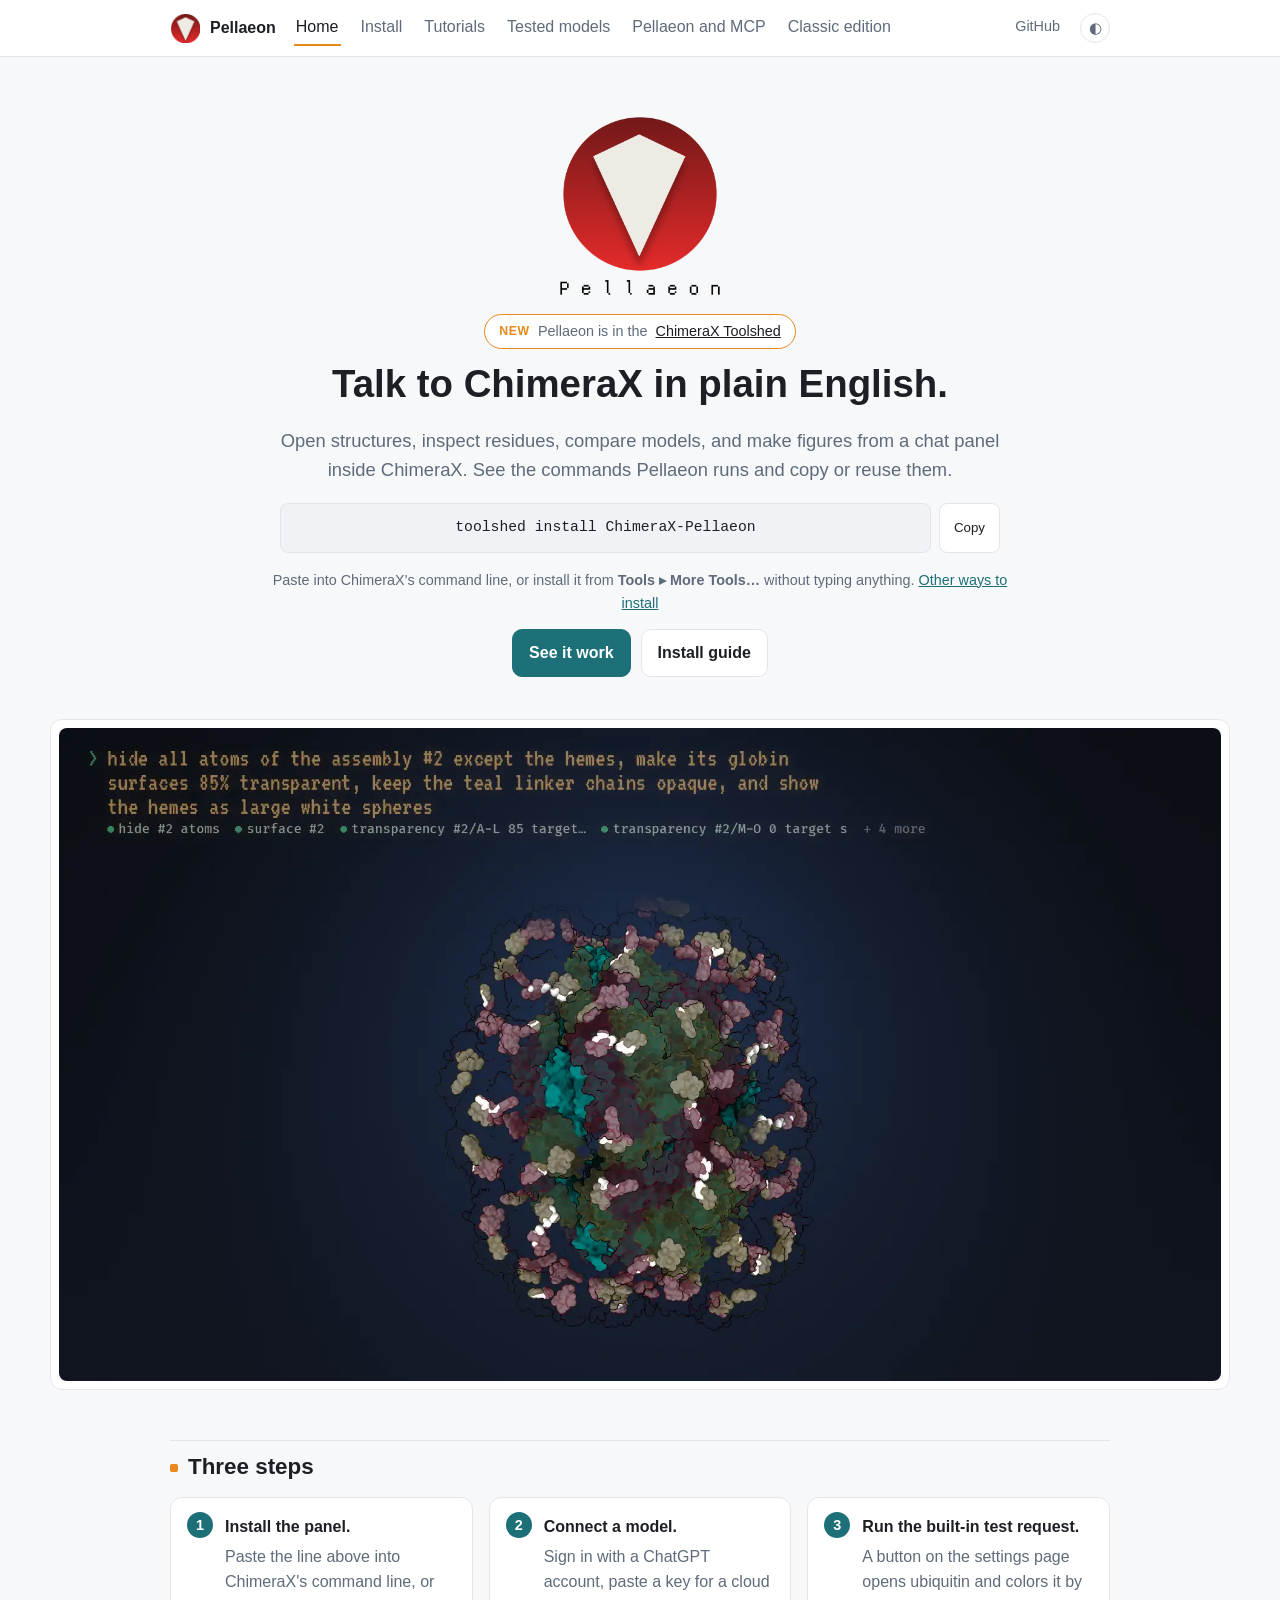
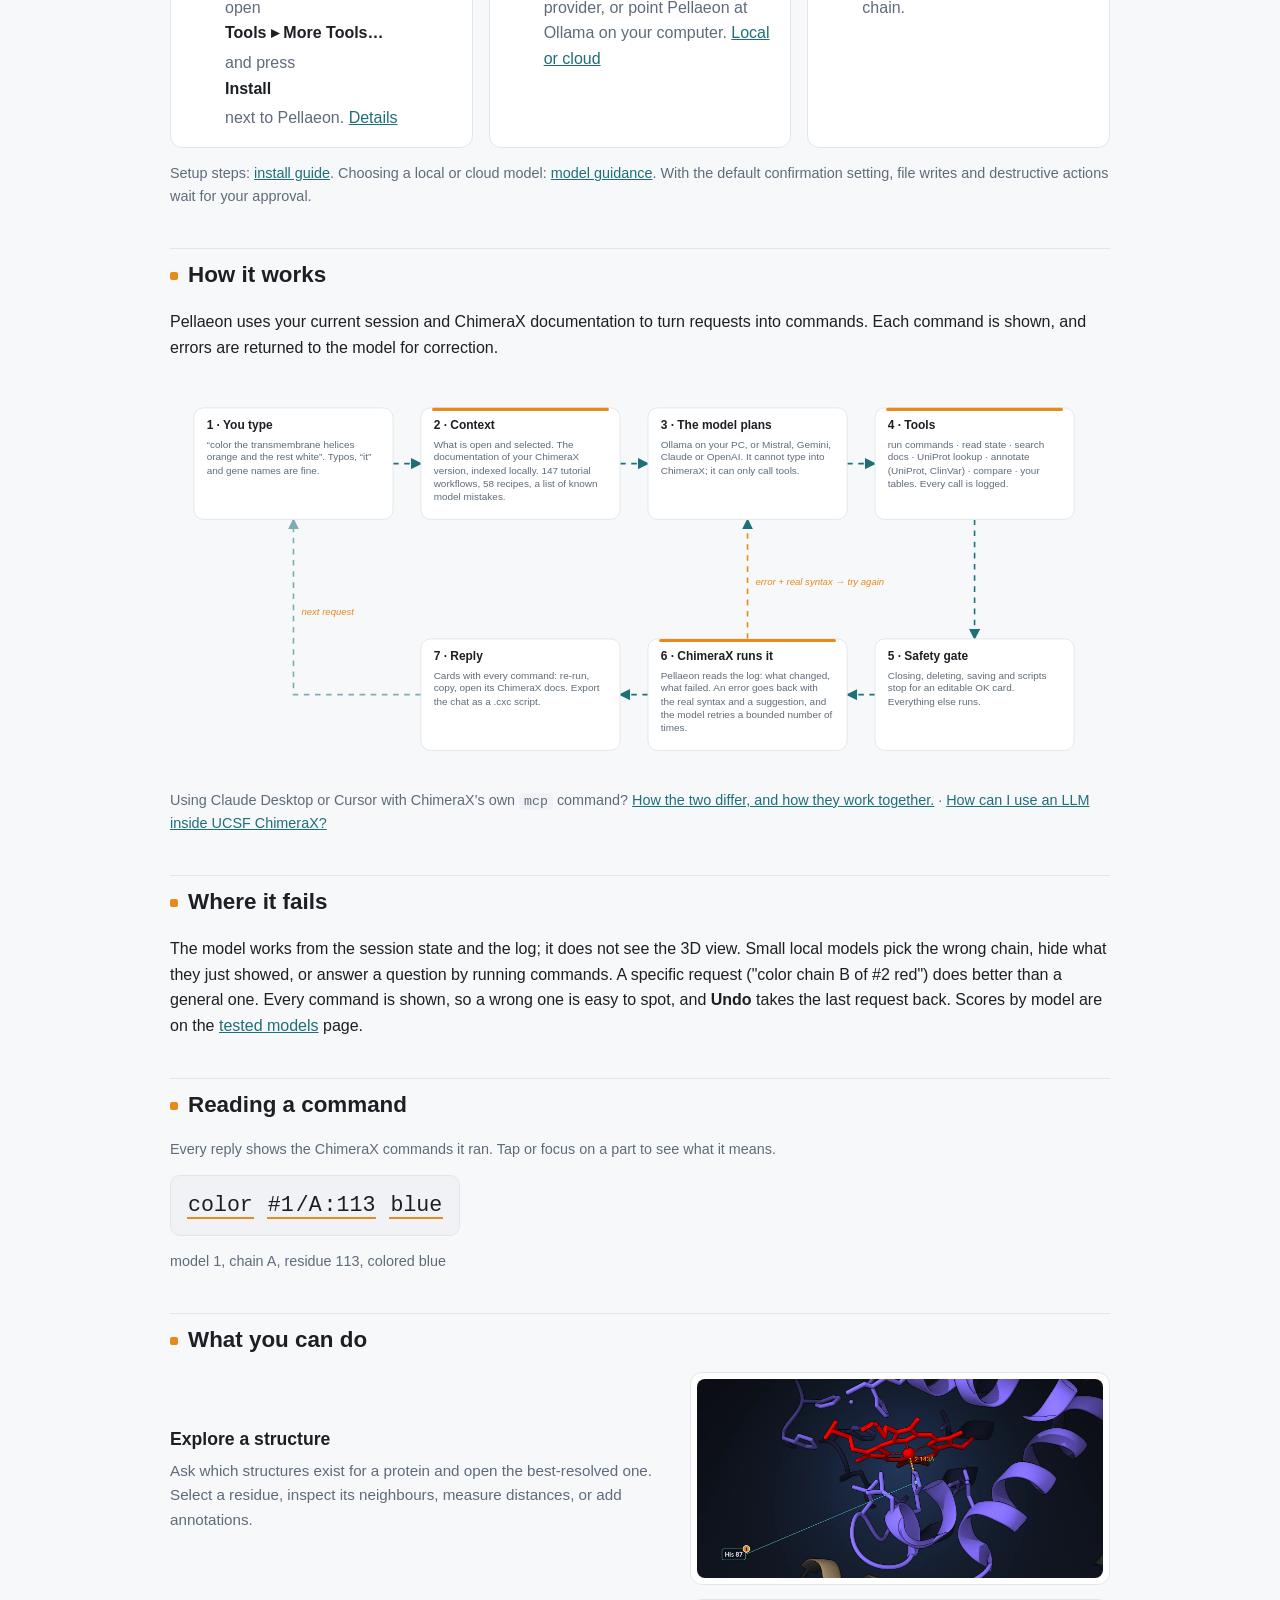
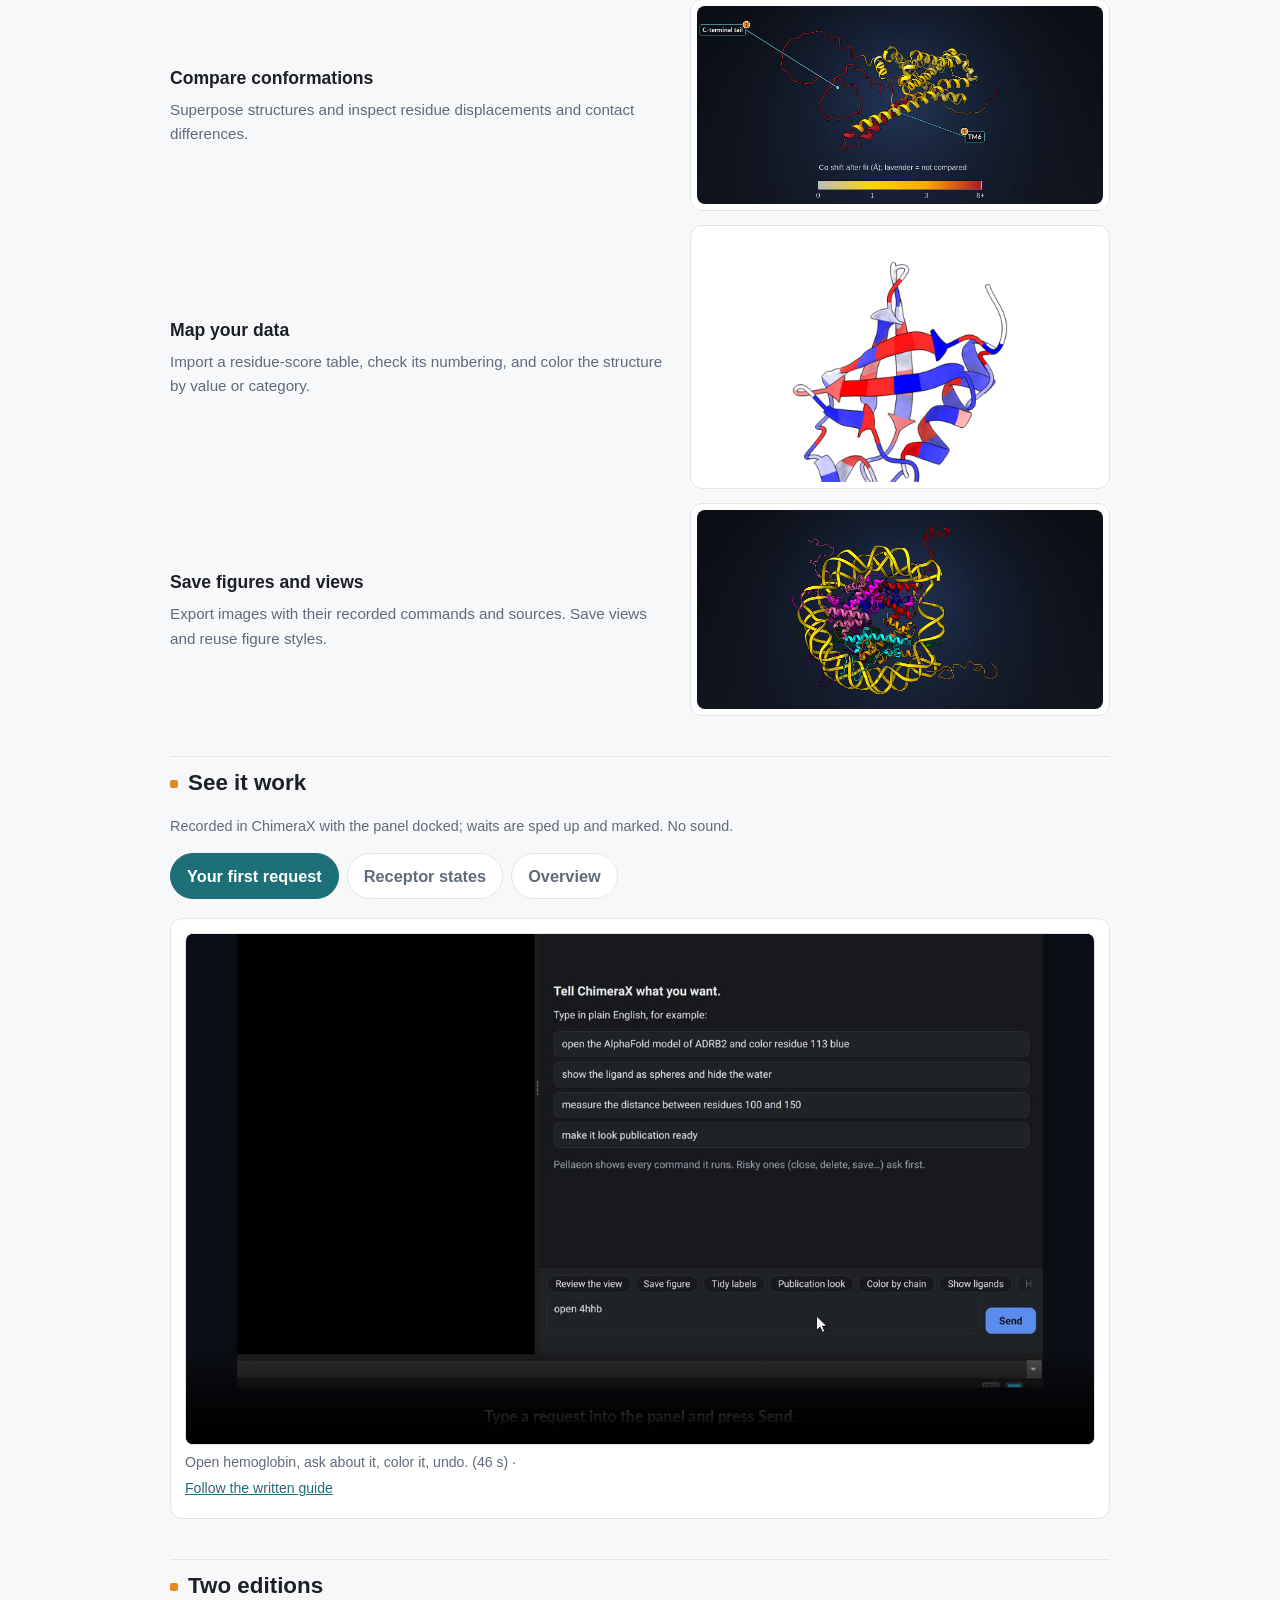
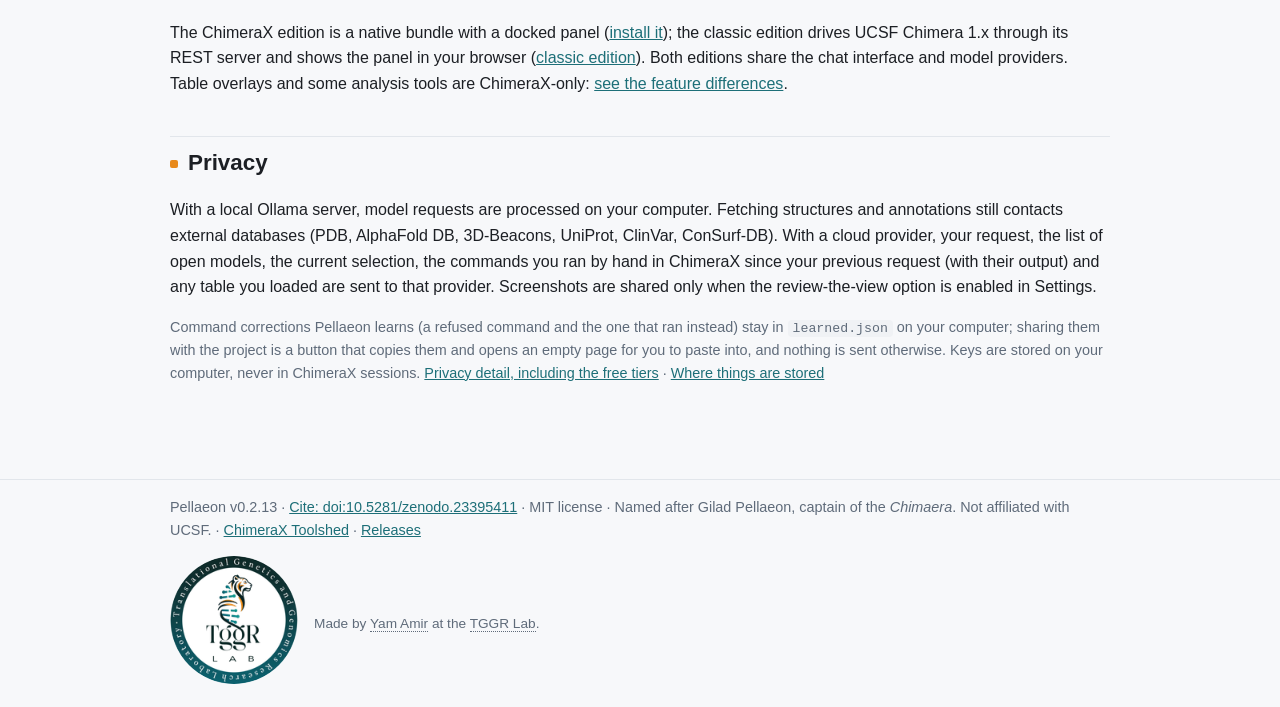
==== commit 900528ae: "Site: phage T4 page, tutorials index, Zenodo DOI Co-Authored-By: Claude Opus 5.5 <noreply@anthropic." ====
--- a/docs/index.html
+++ b/docs/index.html
@@ -1,9 +1,9 @@
 <!DOCTYPE html>
 <html lang="en"><head><meta charset="utf-8"><meta name="viewport" content="width=device-width, initial-scale=1">
-<title>Pellaeon: AI assistant for UCSF ChimeraX</title><link rel="icon" href="logo.png" type="image/png"><link rel="stylesheet" href="site.css?v=f7f78c10">
+<title>Pellaeon: AI assistant for UCSF ChimeraX</title><link rel="icon" href="logo.png" type="image/png"><link rel="stylesheet" href="site.css?v=c98d7796">
 <meta name="description" content="Use an LLM inside UCSF ChimeraX. Pellaeon turns natural language into visible commands, with local Ollama or cloud models."><link rel="canonical" href="https://tggr-lab.github.io/pellaeon/"><link rel="preload" as="image" href="img/gui/hero_narrow_poster.webp" type="image/webp" media="(max-width: 700px)" fetchpriority="high"><link rel="preload" as="image" href="img/gui/hero_poster.webp" type="image/webp" media="(min-width: 701px)" fetchpriority="high"><script type="application/ld+json">{"@context": "https://schema.org", "@type": "SoftwareApplication", "@id": "https://tggr-lab.github.io/pellaeon/#software", "name": "Pellaeon", "description": "Use an LLM inside UCSF ChimeraX. Pellaeon turns natural language into visible commands, with local Ollama or cloud models.", "applicationCategory": "ScientificApplication", "applicationSubCategory": "Molecular graphics", "operatingSystem": "Windows, macOS, Linux", "softwareRequirements": "UCSF ChimeraX 1.9 or newer", "softwareVersion": "0.2.13", "license": "https://opensource.org/licenses/MIT", "url": "https://tggr-lab.github.io/pellaeon/", "codeRepository": "https://github.com/tggr-lab/pellaeon", "downloadUrl": "https://github.com/tggr-lab/pellaeon/releases/latest", "author": {"@type": "Organization", "name": "TGGR Lab", "url": "https://github.com/tggr-lab"}}</script>
 <meta property="og:title" content="Pellaeon: AI assistant for UCSF ChimeraX"><meta property="og:description" content="Use an LLM inside UCSF ChimeraX. Pellaeon turns natural language into visible commands, with local Ollama or cloud models."><meta property="og:image" content="https://tggr-lab.github.io/pellaeon/img/gui/hero_poster.jpg"><meta property="og:image:width" content="1920"><meta property="og:image:height" content="1080"><meta property="og:image:alt" content="A request typed into Pellaeon above the erythrocruorin assembly, its globin surfaces see-through and its hemes white"><meta property="og:url" content="https://tggr-lab.github.io/pellaeon/"><meta property="og:type" content="website"><meta name="twitter:card" content="summary_large_image"></head>
-<body><div class="nav"><div class="in"><a class="brand" href="index.html"><img src="logo.png" alt="">Pellaeon</a><a class="link active" href="index.html">Home</a><a class="link" href="install.html">Install</a><a class="link" href="tutorial.html">Tutorial</a><a class="link" href="models.html">Tested models</a><a class="link" href="mcp.html">Pellaeon and MCP</a><a class="link" href="classic.html">Classic edition</a><span class="spacer"></span><a class="link gh" href="https://github.com/tggr-lab/pellaeon">GitHub</a><button class="theme" id="theme-btn" type="button" title="Theme: follows your system. Click to switch" aria-label="Switch theme">&#9680;</button></div></div>
+<body><div class="nav"><div class="in"><a class="brand" href="index.html"><img src="logo.png" alt="">Pellaeon</a><a class="link active" href="index.html">Home</a><a class="link" href="install.html">Install</a><a class="link" href="tutorials.html">Tutorials</a><a class="link" href="models.html">Tested models</a><a class="link" href="mcp.html">Pellaeon and MCP</a><a class="link" href="classic.html">Classic edition</a><span class="spacer"></span><a class="link gh" href="https://github.com/tggr-lab/pellaeon">GitHub</a><button class="theme" id="theme-btn" type="button" title="Theme: follows your system. Click to switch" aria-label="Switch theme">&#9680;</button></div></div>
 <script>(function(){var k="pellaeon-theme",r=document.documentElement;function ap(v){if(v)r.setAttribute("data-theme",v);else r.removeAttribute("data-theme");}var v=null;try{v=localStorage.getItem(k);}catch(e){}ap(v);document.addEventListener("DOMContentLoaded",function(){var b=document.getElementById("theme-btn");if(!b)return;var names={"":"system","light":"light","dark":"dark"};function lab(){b.title="Theme: "+names[r.getAttribute("data-theme")||""]+". Click to switch";}lab();b.onclick=function(){var cur=r.getAttribute("data-theme")||"";var nxt=cur===""?"light":cur==="light"?"dark":"";ap(nxt||null);try{nxt?localStorage.setItem(k,nxt):localStorage.removeItem(k);}catch(e){}lab();};});})();</script>
 <script data-goatcounter="https://pellaeon.goatcounter.com/count" async src="https://gc.zgo.at/count.js"></script>
 <main>
@@ -114,7 +114,7 @@
 <p class="small">Command corrections Pellaeon learns (a refused command and the one that ran instead) stay in <code>learned.json</code> on your computer; sharing them with the project is a button that copies them and opens an empty page for you to paste into, and nothing is sent otherwise. Keys are stored on your computer, never in ChimeraX sessions. <a href="install.html#privacy">Privacy detail, including the free tiers</a> · <a href="install.html#where-things-are-stored">Where things are stored</a></p>
 </main>
 <script>(function(){function sync(){var open=window.innerWidth>=820;document.querySelectorAll(".toc details").forEach(function(d){if(open)d.setAttribute("open","");else d.removeAttribute("open");});}sync();window.addEventListener("resize",sync);})();</script>
-<footer><div class="in">Pellaeon v0.2.13 · MIT license · Named after Gilad Pellaeon, captain of the <i>Chimaera</i>. Not affiliated with UCSF. · <a href="https://cxtoolshed.rbvi.ucsf.edu/apps/chimeraxpellaeon">ChimeraX Toolshed</a> · <a href="https://github.com/tggr-lab/pellaeon/releases">Releases</a><br><span class="credits"><a href="https://github.com/tggr-lab" title="Translational Genetics and Genomics Research Lab"><img class="lab" src="img/tggr.png" alt="TGGR Lab"></a><span>Made by <a href="https://github.com/YAMIR-1138">Yam Amir</a> at the <a href="https://github.com/tggr-lab">TGGR Lab</a>.</span></span></div></footer>
+<footer><div class="in">Pellaeon v0.2.13 · <a href="https://doi.org/10.5281/zenodo.23395411" title="Amir, Y. Pellaeon: an AI assistant for UCSF ChimeraX. Zenodo. https://doi.org/10.5281/zenodo.23395411">Cite: doi:10.5281/zenodo.23395411</a> · MIT license · Named after Gilad Pellaeon, captain of the <i>Chimaera</i>. Not affiliated with UCSF. · <a href="https://cxtoolshed.rbvi.ucsf.edu/apps/chimeraxpellaeon">ChimeraX Toolshed</a> · <a href="https://github.com/tggr-lab/pellaeon/releases">Releases</a><br><span class="credits"><a href="https://github.com/tggr-lab" title="Translational Genetics and Genomics Research Lab"><img class="lab" src="img/tggr.png" alt="TGGR Lab"></a><span>Made by <a href="https://github.com/YAMIR-1138">Yam Amir</a> at the <a href="https://github.com/tggr-lab">TGGR Lab</a>.</span></span></div></footer>
 <script>
 (function(){
   document.querySelectorAll(".demo-panel").forEach(function(panel){
--- a/docs/site.css
+++ b/docs/site.css
@@ -229,3 +229,130 @@
 details.clip { margin: 0.4em 0 1.4em; }
 details.clip > summary { cursor: pointer; color: var(--accent); font-weight: 600; padding: 4px 0; width: fit-content; }
 details.clip video { width: 100%; max-width: 760px; height: auto; aspect-ratio: 16 / 9; border-radius: 8px; display: block; margin-top: 6px; background: #0b0e14; }
+
+/* phage T4 page: components in Catppuccin Mocha, the film's palette */
+.phage-hero, .ph-film, .pg-card, .vd, .pg-box { --m-base:#1e1e2e; --m-mantle:#181825; --m-crust:#11111b; --m-s0:#313244; --m-s1:#45475a; --m-text:#cdd6f4;
+  --m-sub:#a6adc8; --m-mauve:#cba6f7; --m-blue:#89b4fa; --m-peach:#fab387; --m-green:#a6e3a1; --m-yellow:#f9e2af; --m-lav:#b4befe; }
+.ph-lead { font-size: 1.12rem; color: var(--muted); margin: 0 0 14px; }
+.phage-hero { margin: 8px 0 22px; }
+.phage-hero video { display: block; width: 100%; height: auto; aspect-ratio: 16 / 9; border-radius: 10px; background: var(--m-base); object-fit: cover; }
+.phage-hero figcaption { margin-top: 6px; }
+/* film: click-to-load player */
+.ph-yt { position: relative; aspect-ratio: 16 / 9; border-radius: 10px; overflow: hidden; background: var(--m-base); }
+.ph-yt iframe { position: absolute; inset: 0; width: 100%; height: 100%; border: 0; }
+.ph-yt-play { position: absolute; inset: 0; width: 100%; height: 100%; padding: 0; border: 0; background: none; cursor: pointer; }
+.ph-yt-play img { width: 100%; height: 100%; object-fit: cover; border: 0; border-radius: 0; display: block; max-height: none; }
+.ph-yt-btn { position: absolute; left: 50%; top: 50%; width: 76px; height: 76px; margin: -38px 0 0 -38px; border-radius: 50%;
+  background: color-mix(in srgb, var(--m-crust) 78%, transparent); box-shadow: 0 0 0 2px var(--m-mauve); transition: transform .15s; }
+.ph-yt-btn::after { content: ""; position: absolute; left: 30px; top: 22px; border-style: solid; border-width: 16px 0 16px 26px;
+  border-color: transparent transparent transparent var(--m-mauve); }
+.ph-yt-play:hover .ph-yt-btn, .ph-yt-play:focus-visible .ph-yt-btn { transform: scale(1.08); background: var(--m-crust); }
+.ph-yt-play:focus-visible { outline: 3px solid var(--m-peach); outline-offset: -3px; }
+.ph-yt-note { margin: 6px 0 8px; }
+.ph-chapters { list-style: none; padding: 0; margin: 8px 0 4px; display: grid; grid-template-columns: repeat(auto-fill, minmax(220px, 1fr)); gap: 6px; }
+.ph-ch { width: 100%; text-align: left; font: inherit; font-size: .94em; padding: 7px 10px; border-radius: 8px; border: 1px solid var(--line);
+  background: var(--panel); color: var(--ink); cursor: pointer; display: flex; gap: 10px; align-items: baseline; }
+.ph-ch span { font-family: ui-monospace, Menlo, Consolas, monospace; color: var(--accent); min-width: 2.6em; }
+.ph-ch:hover, .ph-ch:focus-visible { border-color: var(--m-mauve); outline: none; }
+/* gallery */
+.pg-grid { display: grid; grid-template-columns: 1fr; gap: 26px; margin: 14px 0 10px; }
+.pg-card { margin: 0; }
+.pg-frame { position: relative; background: var(--m-base); border-radius: 10px; overflow: hidden; }
+.pg-media { position: relative; }
+.pg-media img, .pg-slider img { display: block; width: 100%; height: auto; border: 0; border-radius: 0; max-height: none; margin: 0; }
+.pg-spot { position: absolute; transform: translate(-50%, -50%); width: 28px; height: 28px; border-radius: 50%; padding: 0;
+  border: 2px solid var(--m-crust); background: var(--m-peach); color: var(--m-crust); font: 700 13px/1 -apple-system, "Segoe UI", Roboto, sans-serif;
+  cursor: pointer; box-shadow: 0 0 0 3px color-mix(in srgb, var(--m-peach) 35%, transparent); transition: transform .12s, background .12s; }
+.pg-spot:hover, .pg-spot.on { background: var(--m-yellow); transform: translate(-50%, -50%) scale(1.15); }
+.pg-spot:focus-visible { outline: 3px solid var(--m-lav); outline-offset: 2px; }
+@media (prefers-reduced-motion: no-preference) {
+  .pg-spot:not(.on) { animation: pgpulse 2.6s ease-in-out infinite; }
+  @keyframes pgpulse { 0%, 100% { box-shadow: 0 0 0 3px color-mix(in srgb, var(--m-peach) 35%, transparent); } 50% { box-shadow: 0 0 0 7px color-mix(in srgb, var(--m-peach) 10%, transparent); } }
+}
+.pg-note { margin: 0; min-height: 2.9em; padding: 8px 12px; background: var(--m-mantle); color: var(--m-sub); font-size: .92em; line-height: 1.4; }
+.pg-note b { color: var(--m-text); margin-right: 4px; }
+.pg-note i { font-style: normal; display: inline-flex; align-items: center; justify-content: center; width: 20px; height: 20px; margin-right: 8px;
+  border-radius: 50%; background: var(--m-yellow); color: var(--m-crust); font-weight: 700; font-size: 12px; vertical-align: 1px; }
+.pg-zoom { position: absolute; right: 8px; top: 8px; width: 34px; height: 34px; border-radius: 8px; border: 1px solid var(--m-s1);
+  background: color-mix(in srgb, var(--m-crust) 70%, transparent); color: var(--m-text); font-size: 17px; line-height: 1; cursor: pointer; padding: 0; }
+.pg-zoom:hover, .pg-zoom:focus-visible { border-color: var(--m-mauve); outline: none; }
+.pg-card figcaption { margin-top: 8px; font-size: .93em; color: var(--muted); }
+.pg-card figcaption b { color: var(--ink); font-size: 1.08em; margin-right: 4px; }
+.pg-ids { display: inline-block; margin-left: 4px; font-family: ui-monospace, Menlo, Consolas, monospace; font-size: .86em; color: var(--accent); }
+/* before/after slider */
+.pg-slider { position: relative; --pos: 50%; touch-action: pan-y; }
+.pg-after { position: absolute; inset: 0; clip-path: inset(0 0 0 var(--pos)); }
+.pg-bar { position: absolute; top: 0; bottom: 0; left: var(--pos); width: 2px; margin-left: -1px; background: var(--m-lav); pointer-events: none; }
+.pg-bar span { position: absolute; top: 50%; left: 50%; width: 34px; height: 34px; margin: -17px 0 0 -17px; border-radius: 50%;
+  background: var(--m-crust); box-shadow: 0 0 0 2px var(--m-lav); }
+.pg-bar span::before, .pg-bar span::after { content: ""; position: absolute; top: 11px; border-style: solid; border-width: 6px; border-color: transparent; }
+.pg-bar span::before { left: 2px; border-right-color: var(--m-lav); }
+.pg-bar span::after { right: 2px; border-left-color: var(--m-lav); }
+.pg-range { position: absolute; inset: 0; width: 100%; height: 100%; margin: 0; opacity: 0; cursor: ew-resize; -webkit-appearance: none; appearance: none; }
+.pg-slider:has(.pg-range:focus-visible) .pg-bar span { box-shadow: 0 0 0 3px var(--m-peach); }
+.pg-states { display: flex; justify-content: space-between; gap: 10px; padding: 8px 12px; background: var(--m-mantle); color: var(--m-text); font-size: .9em; }
+.pg-states span:last-child { text-align: right; }
+/* lightbox */
+.pg-box { width: min(1500px, 96vw); max-height: 94vh; padding: 14px; border: 1px solid var(--m-s1); border-radius: 12px; background: var(--m-mantle); color: var(--m-text); }
+.pg-box::backdrop { background: rgba(8, 8, 14, .82); }
+.pg-box-media img { display: block; width: 100%; height: auto; max-height: 72vh; object-fit: contain; border: 0; border-radius: 6px; margin: 0 auto; }
+.pg-box-media.two { display: grid; grid-template-columns: 1fr 1fr; gap: 8px; }
+.pg-box-cap { margin: 10px 2px 0; color: var(--m-sub); font-size: .93em; }
+.pg-box-cap b { color: var(--m-text); }
+.pg-box-cap .pg-ids { color: var(--m-blue); }
+.pg-box-cap ol { margin: 6px 0 0; padding-left: 22px; }
+.pg-close, .pg-prev, .pg-next { position: absolute; z-index: 2; width: 40px; height: 40px; border-radius: 50%; border: 1px solid var(--m-s1);
+  background: var(--m-crust); color: var(--m-text); font-size: 24px; line-height: 1; cursor: pointer; padding: 0; }
+.pg-close { right: 18px; top: 18px; }
+.pg-prev { left: 18px; top: 40%; } .pg-next { right: 18px; top: 40%; }
+.pg-close:hover, .pg-prev:hover, .pg-next:hover, .pg-close:focus-visible, .pg-prev:focus-visible, .pg-next:focus-visible { border-color: var(--m-mauve); outline: none; }
+/* virion diagram */
+.vd { margin: 14px 0 18px; }
+.vd-wrap { position: relative; width: 100%; background: var(--m-base); border-radius: 10px; overflow: hidden; }
+.vd-wrap img { position: absolute; left: 0; width: 100%; border: 0; border-radius: 0; max-height: none; object-fit: fill; margin: 0; }
+.vd-wrap svg { position: absolute; inset: 0; width: 100%; height: 100%; }
+.vd-wrap svg path { fill: none; stroke: var(--m-sub); stroke-width: 1.2; vector-effect: non-scaling-stroke; }
+.vd-wrap svg path.vd-scale { stroke: var(--m-text); stroke-width: 3; }
+.vd-wrap svg circle { fill: var(--m-yellow); stroke: var(--m-crust); stroke-width: 1; vector-effect: non-scaling-stroke; }
+.vd-lab { position: absolute; transform: translate(-50%, -100%); white-space: nowrap; color: var(--m-sub); font-size: 13px; line-height: 1.25; text-align: center; }
+.vd-lab.vd-bottom { transform: translate(-50%, 0); }
+.vd-lab b { display: block; color: var(--m-text); font-size: 14px; }
+.vd-lab i { display: none; }
+.vd-lab.vd-scalelab { transform: translate(8px, -50%); color: var(--m-text); }
+.vd-legend { display: none; }
+@media (max-width: 1000px) { .vd-lab:not(.vd-scalelab) { transform: translate(-50%, -50%); }
+  .vd-lab.vd-top { transform: translate(-50%, -80%); } .vd-lab.vd-bottom { transform: translate(-50%, -20%); }
+  .vd-lab b, .vd-lab:not(.vd-scalelab) { font-size: 0; } .vd-lab i { display: inline-flex; width: 20px; height: 20px; border-radius: 50%; align-items: center; justify-content: center;
+    background: var(--m-yellow); color: var(--m-crust); font: 700 12px/1 -apple-system, "Segoe UI", Roboto, sans-serif; }
+  .vd-legend { display: block; columns: 2; column-gap: 20px; margin: 10px 0 4px; padding-left: 22px; font-size: .92em; color: var(--muted); }
+  .vd-legend b { color: var(--ink); }
+  .vd-lab.vd-scalelab { font-size: 11px; transform: translate(6px, -50%); } }
+.ph-beats { counter-reset: beat; list-style: none; padding: 0; margin: 12px 0; display: grid; grid-template-columns: repeat(auto-fit, minmax(240px, 1fr)); gap: 12px; }
+.ph-beats li { counter-increment: beat; background: var(--panel); border: 1px solid var(--line); border-radius: 10px; padding: 12px 14px 12px 48px; position: relative; color: var(--muted); font-size: .95em; }
+.ph-beats li::before { content: counter(beat); position: absolute; left: 12px; top: 11px; width: 24px; height: 24px; border-radius: 50%; background: #cba6f7; color: #11111b;
+  font-weight: 700; display: flex; align-items: center; justify-content: center; font-size: .85em; }
+.ph-beats li b { color: var(--ink); display: block; margin-bottom: 2px; }
+.ph-tag { display: inline-block; font-size: .78em; font-weight: 600; padding: 1px 7px; border-radius: 999px; background: color-mix(in srgb, #fab387 25%, transparent); color: var(--ink); margin-left: 4px; vertical-align: 1px; }
+@media (max-width: 700px) { .pg-spot { width: 24px; height: 24px; font-size: 12px; } .ph-chapters { grid-template-columns: 1fr; } .pg-box { padding: 8px; } .pg-box-media.two { grid-template-columns: 1fr; } }
+
+/* tutorials index */
+.tcards { display: grid; grid-template-columns: repeat(auto-fill, minmax(280px, 1fr)); gap: 18px; margin: 18px 0; }
+.tc { display: flex; flex-direction: column; background: var(--panel); border: 1px solid var(--line); border-radius: 12px; overflow: hidden; text-decoration: none; color: var(--ink); transition: border-color .15s, transform .15s; }
+.tc:hover, .tc:focus-visible { border-color: var(--accent2); outline: none; }
+.tc-img { position: relative; display: block; aspect-ratio: 16 / 9; background: #0b0e14; }
+.tc-img img { display: block; width: 100%; height: 100%; object-fit: cover; border: 0; border-radius: 0; max-height: none; margin: 0; }
+.tc-body { display: flex; flex-direction: column; gap: 4px; padding: 12px 14px 14px; }
+.tc-body b { font-size: 1.06rem; }
+.tc-line { color: var(--muted); font-size: .93em; line-height: 1.45; }
+.tc-meta { font-size: .82em; color: var(--muted); display: flex; gap: 8px; align-items: center; }
+.tc-lvl { font-weight: 600; padding: 1px 8px; border-radius: 999px; border: 1px solid var(--line); color: var(--ink); }
+.tc-lvl.tc-start-here { background: var(--accent); border-color: var(--accent); color: #fff; }
+.tc-special { grid-column: 1 / -1; display: grid; grid-template-columns: minmax(0, 1.4fr) minmax(0, 1fr); background: #1e1e2e; border-color: #45475a; color: #cdd6f4; }
+.tc-special .tc-img { aspect-ratio: auto; min-height: 100%; }
+.tc-special .tc-body { justify-content: center; padding: 18px 20px; }
+.tc-special .tc-line, .tc-special .tc-meta { color: #a6adc8; }
+.tc-special .tc-lvl { border-color: #cba6f7; color: #cba6f7; }
+.tc-special:hover, .tc-special:focus-visible { border-color: #cba6f7; }
+.tc-film { position: absolute; left: 10px; top: 10px; font-size: .78em; font-weight: 700; padding: 2px 9px; border-radius: 999px; background: #cba6f7; color: #11111b; }
+@media (max-width: 700px) { .tc-special { grid-template-columns: 1fr; } .tc-special .tc-img { aspect-ratio: 16 / 9; } }
+.subnav .tn-all { font-weight: 600; }
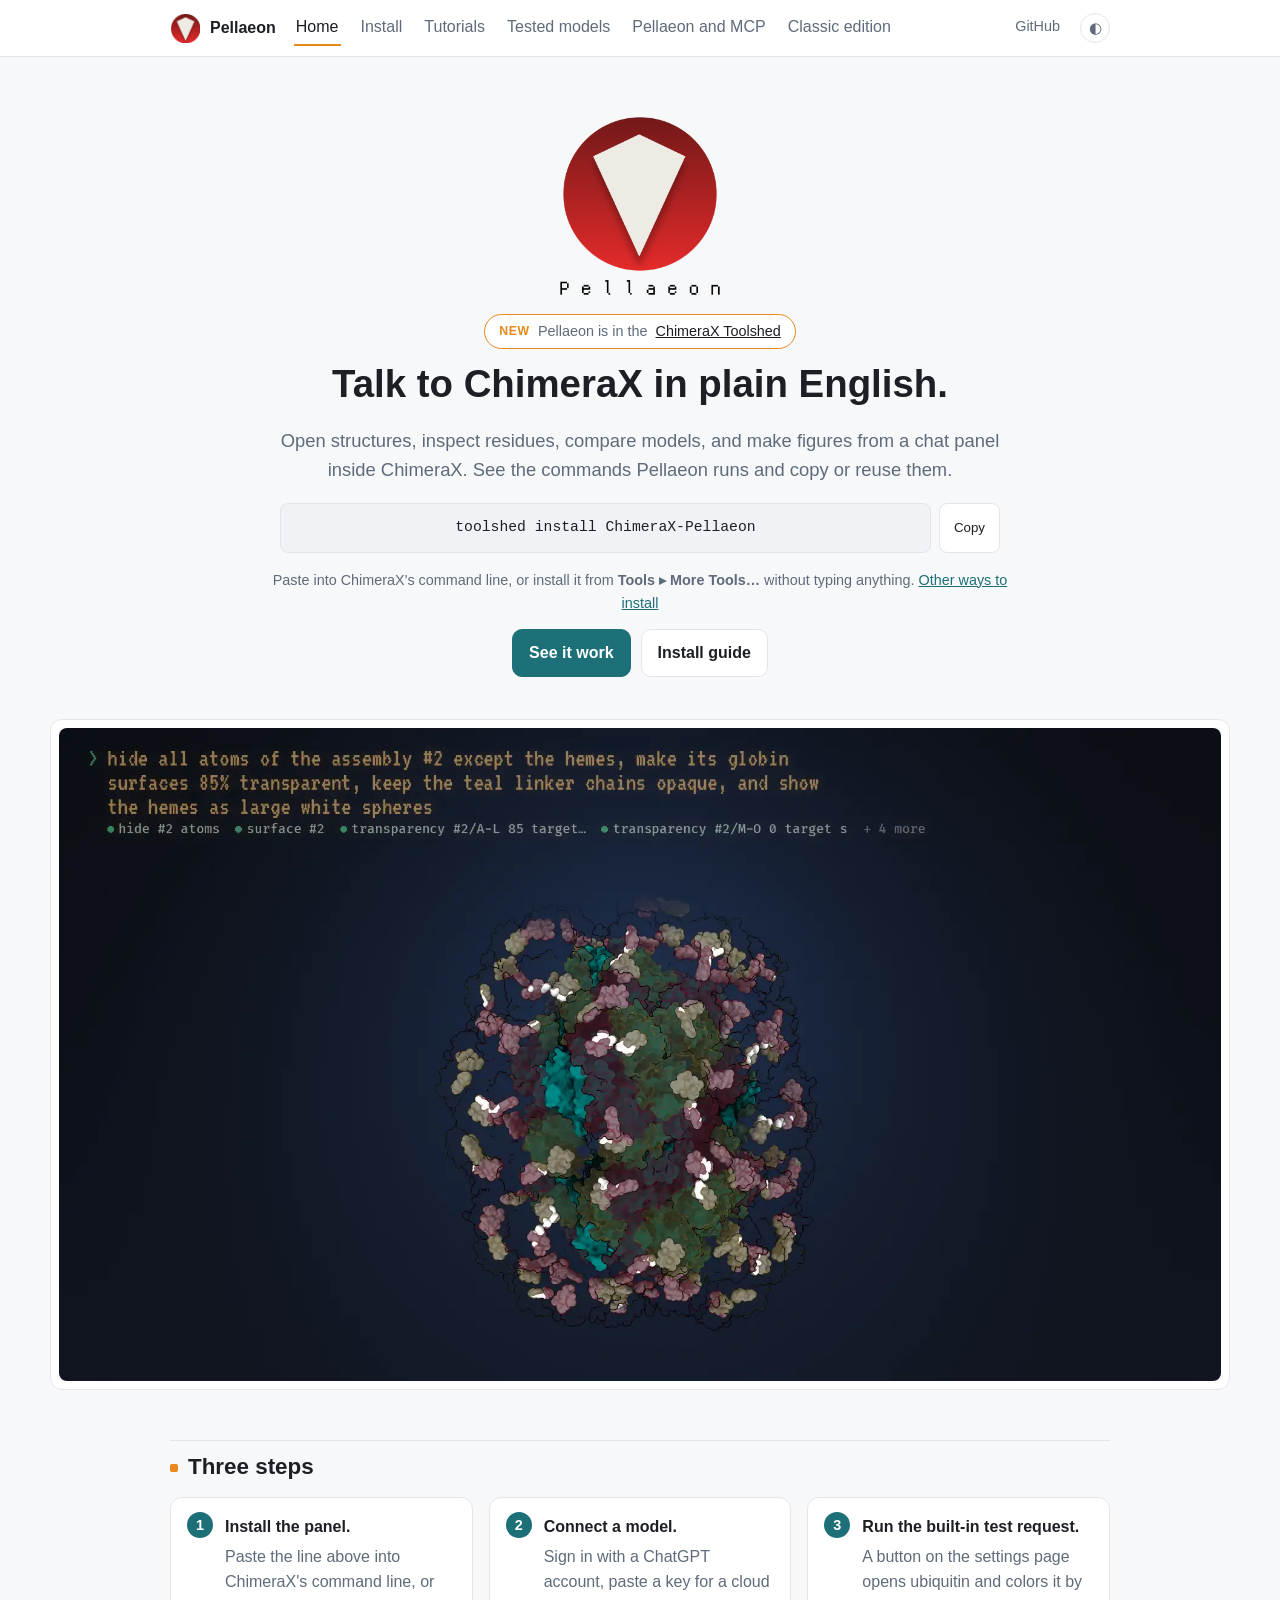
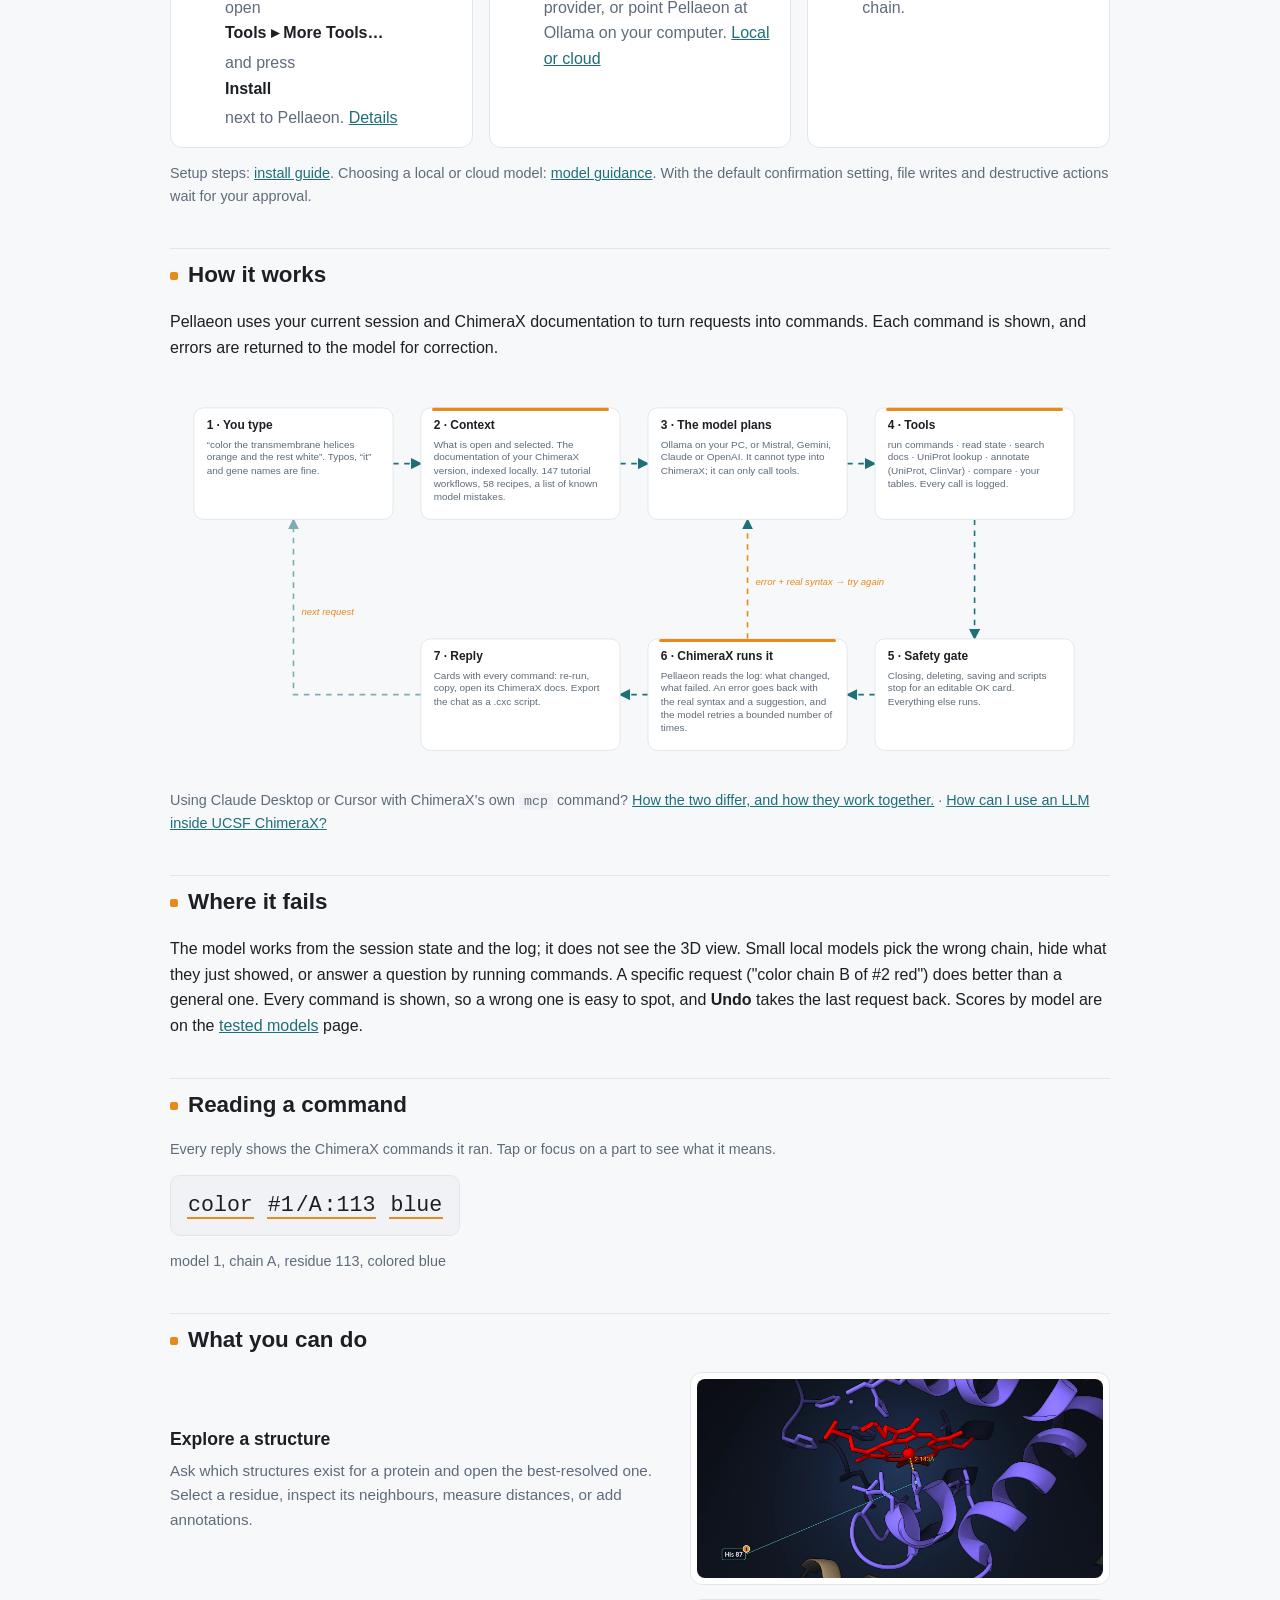
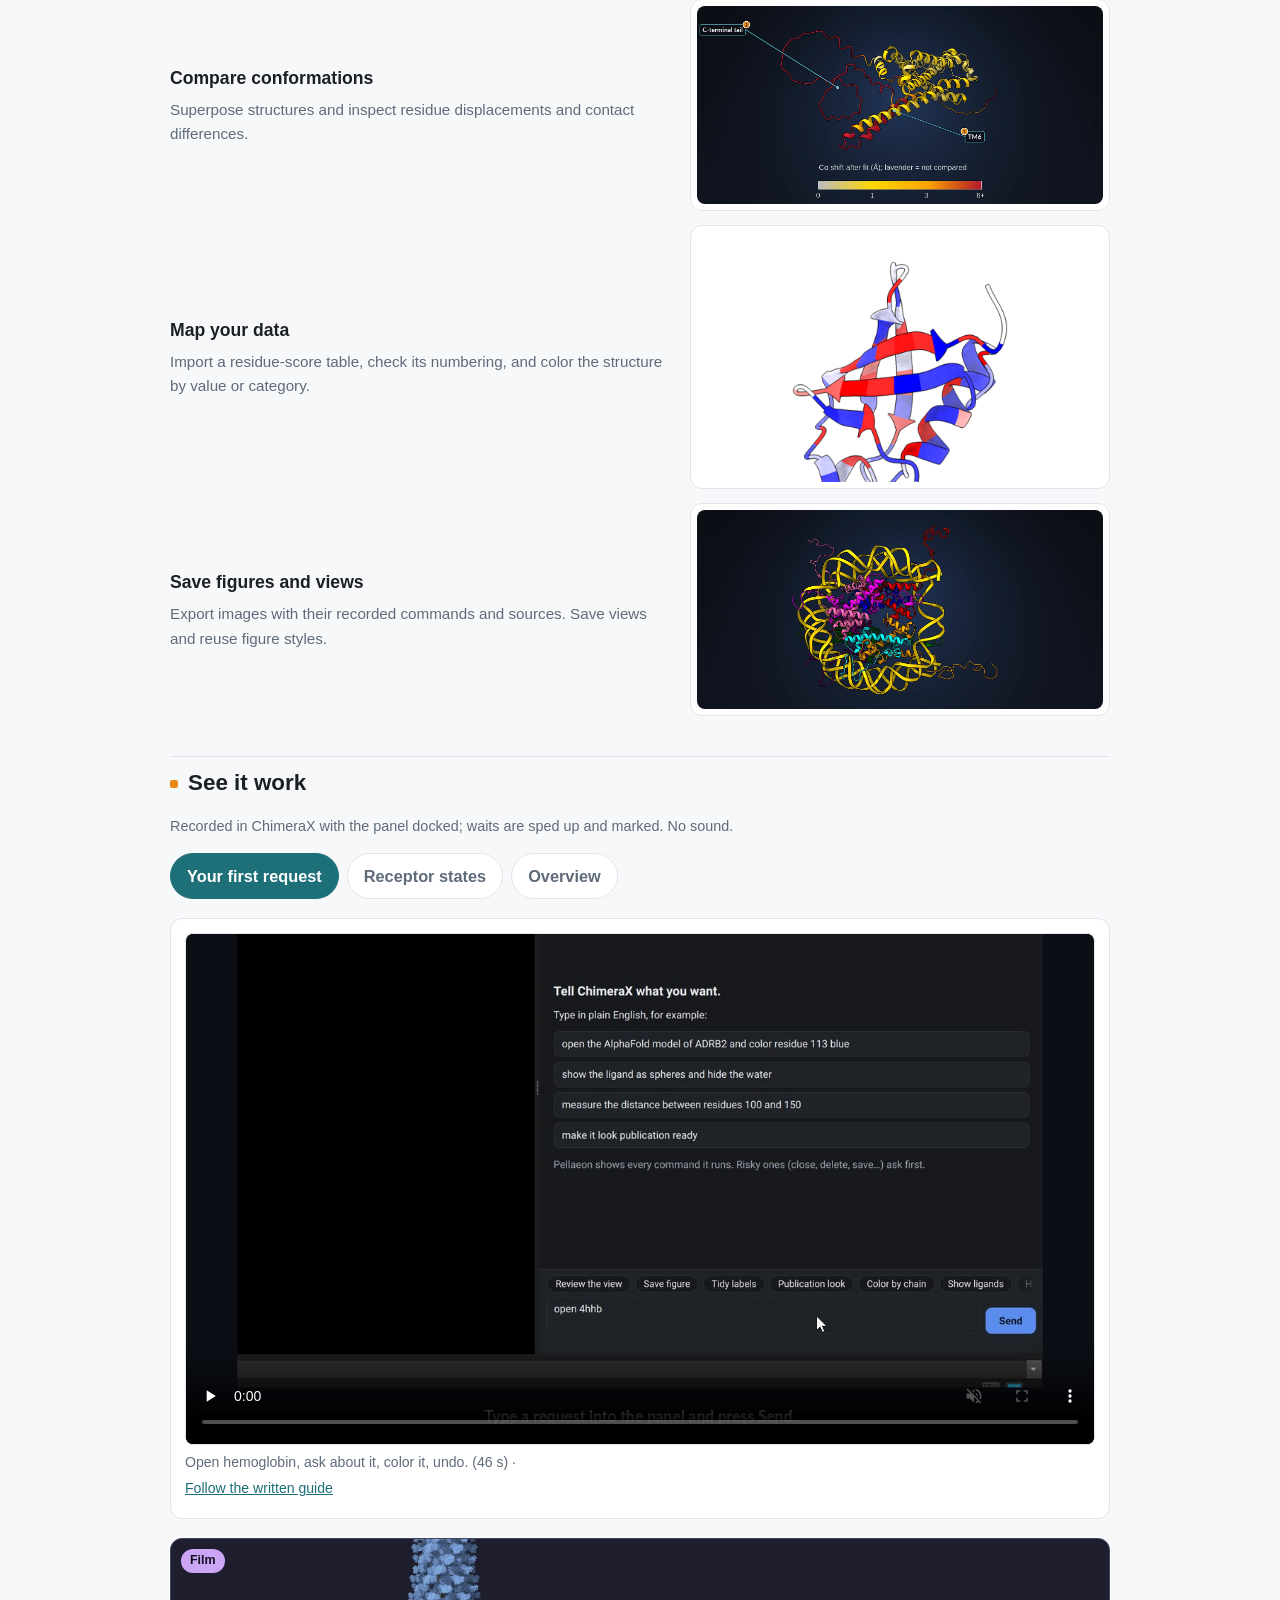
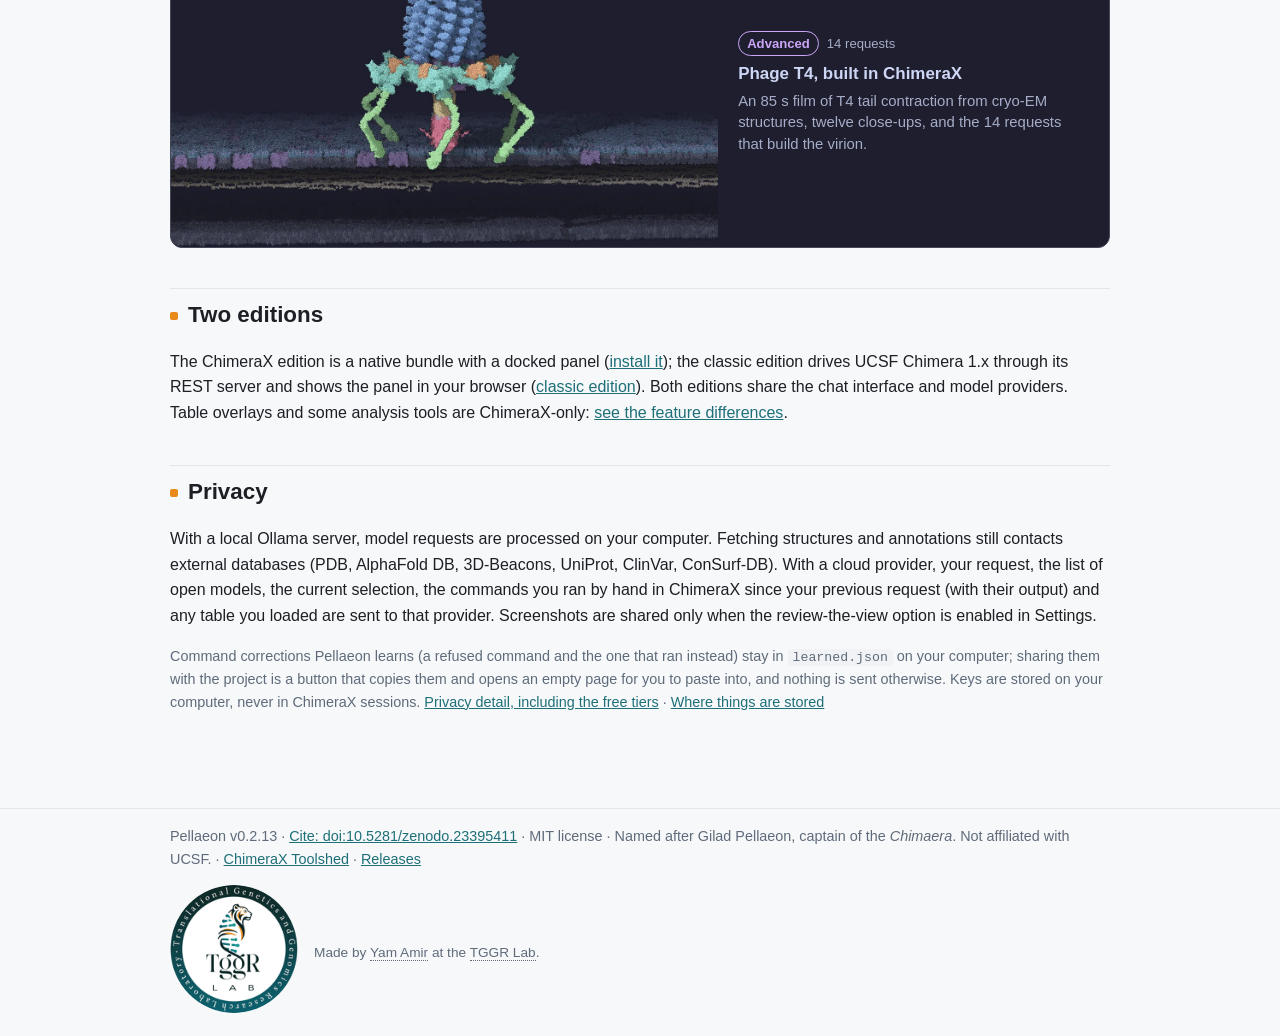
==== commit 1f36738d: "Site: phage T4 card on the home page, 404 page, DOI on the classic page Co-Authored-By: Claude Opus " ====
--- a/docs/index.html
+++ b/docs/index.html
@@ -105,6 +105,7 @@
 <h2 id="see-it-work">See it work</h2>
 <p class="small">Recorded in ChimeraX with the panel docked; waits are sped up and marked. No sound.</p>
 <div class="demo-tabs" role="tablist" aria-label="Choose an example"><button type="button" class="demo-tab active" data-target="demo-gui-part1_first" aria-selected="true">Your first request</button><button type="button" class="demo-tab" data-target="demo-gui-part5_states" aria-selected="false">Receptor states</button><button type="button" class="demo-tab" data-target="demo-media-teaser_wide" aria-selected="false">Overview</button></div><div class="demo-panels"><figure class="demo-panel vid" id="demo-gui-part1_first"><video controls muted playsinline preload="none" poster="img/gui/part1_first.jpg" aria-label="Your first request"><source src="img/gui/part1_first.mp4" type="video/mp4"><track kind="captions" srclang="en" label="English" src="img/gui/part1_first.vtt"></video><figcaption>Open hemoglobin, ask about it, color it, undo. (46 s) &middot; <a href="tutorial.html#part-2-step-by-step">Follow the written guide</a></figcaption></figure><figure class="demo-panel vid" id="demo-gui-part5_states" hidden><video controls muted playsinline preload="none" poster="img/gui/part5_states.jpg" aria-label="Receptor states"><source src="img/gui/part5_states.mp4" type="video/mp4"><track kind="captions" srclang="en" label="English" src="img/gui/part5_states.vtt"></video><figcaption>ADRB2 in the membrane, its GPCRdb inactive and active models, the contacts that change. (74 s) &middot; <a href="tutorial.html#step-9-compare-two-conformations">Follow the written guide</a></figcaption></figure><figure class="demo-panel vid" id="demo-media-teaser_wide" hidden><video controls muted playsinline preload="none" poster="img/media/teaser_wide.jpg" aria-label="Overview"><source src="img/media/teaser_wide.mp4" type="video/mp4"><track kind="captions" srclang="en" label="English" src="img/media/teaser_wide.vtt"></video><figcaption>An edited overview of what Pellaeon does, not a tutorial; the tutorial shows each step in the panel. (30 s) &middot; <a href="tutorial.html">Follow the written guide</a></figcaption></figure></div>
+<div class="tcards tcards-home"><a class="tc tc-special" href="phage-t4.html"><span class="tc-img"><img src="img/phage/hero_poster.webp" alt="The phage T4 tail contracting on a simulated outer membrane" width="1280" height="720" loading="lazy"><span class="tc-film">Film</span></span><span class="tc-body"><span class="tc-meta"><span class="tc-lvl tc-advanced">Advanced</span> 14 requests</span><b>Phage T4, built in ChimeraX</b><span class="tc-line">An 85 s film of T4 tail contraction from cryo-EM structures, twelve close-ups, and the 14 requests that build the virion.</span></span></a></div>
 
 <h2>Two editions</h2>
 <p>The ChimeraX edition is a native bundle with a docked panel (<a href="install.html">install it</a>); the classic edition drives UCSF Chimera 1.x through its REST server and shows the panel in your browser (<a href="classic.html">classic edition</a>). Both editions share the chat interface and model providers. Table overlays and some analysis tools are ChimeraX-only: <a href="classic.html#differences-from-the-chimerax-edition">see the feature differences</a>.</p>
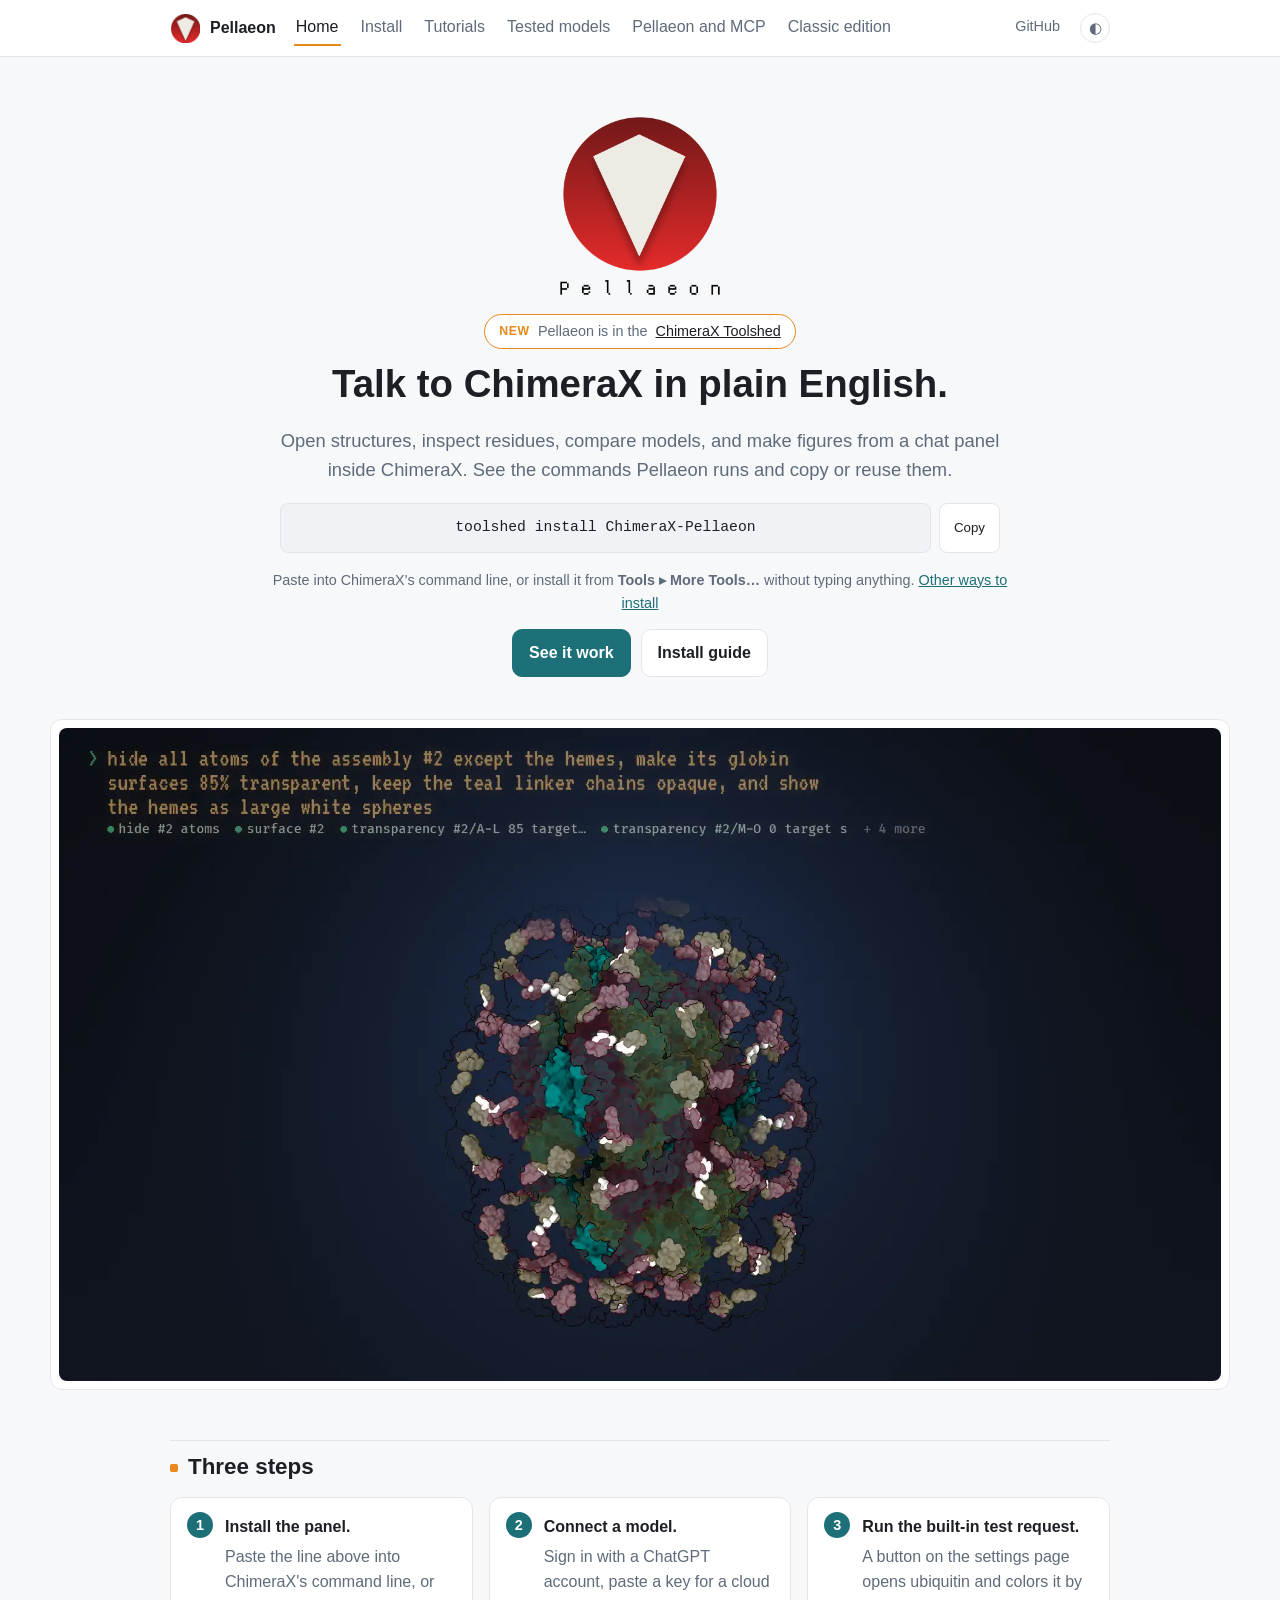
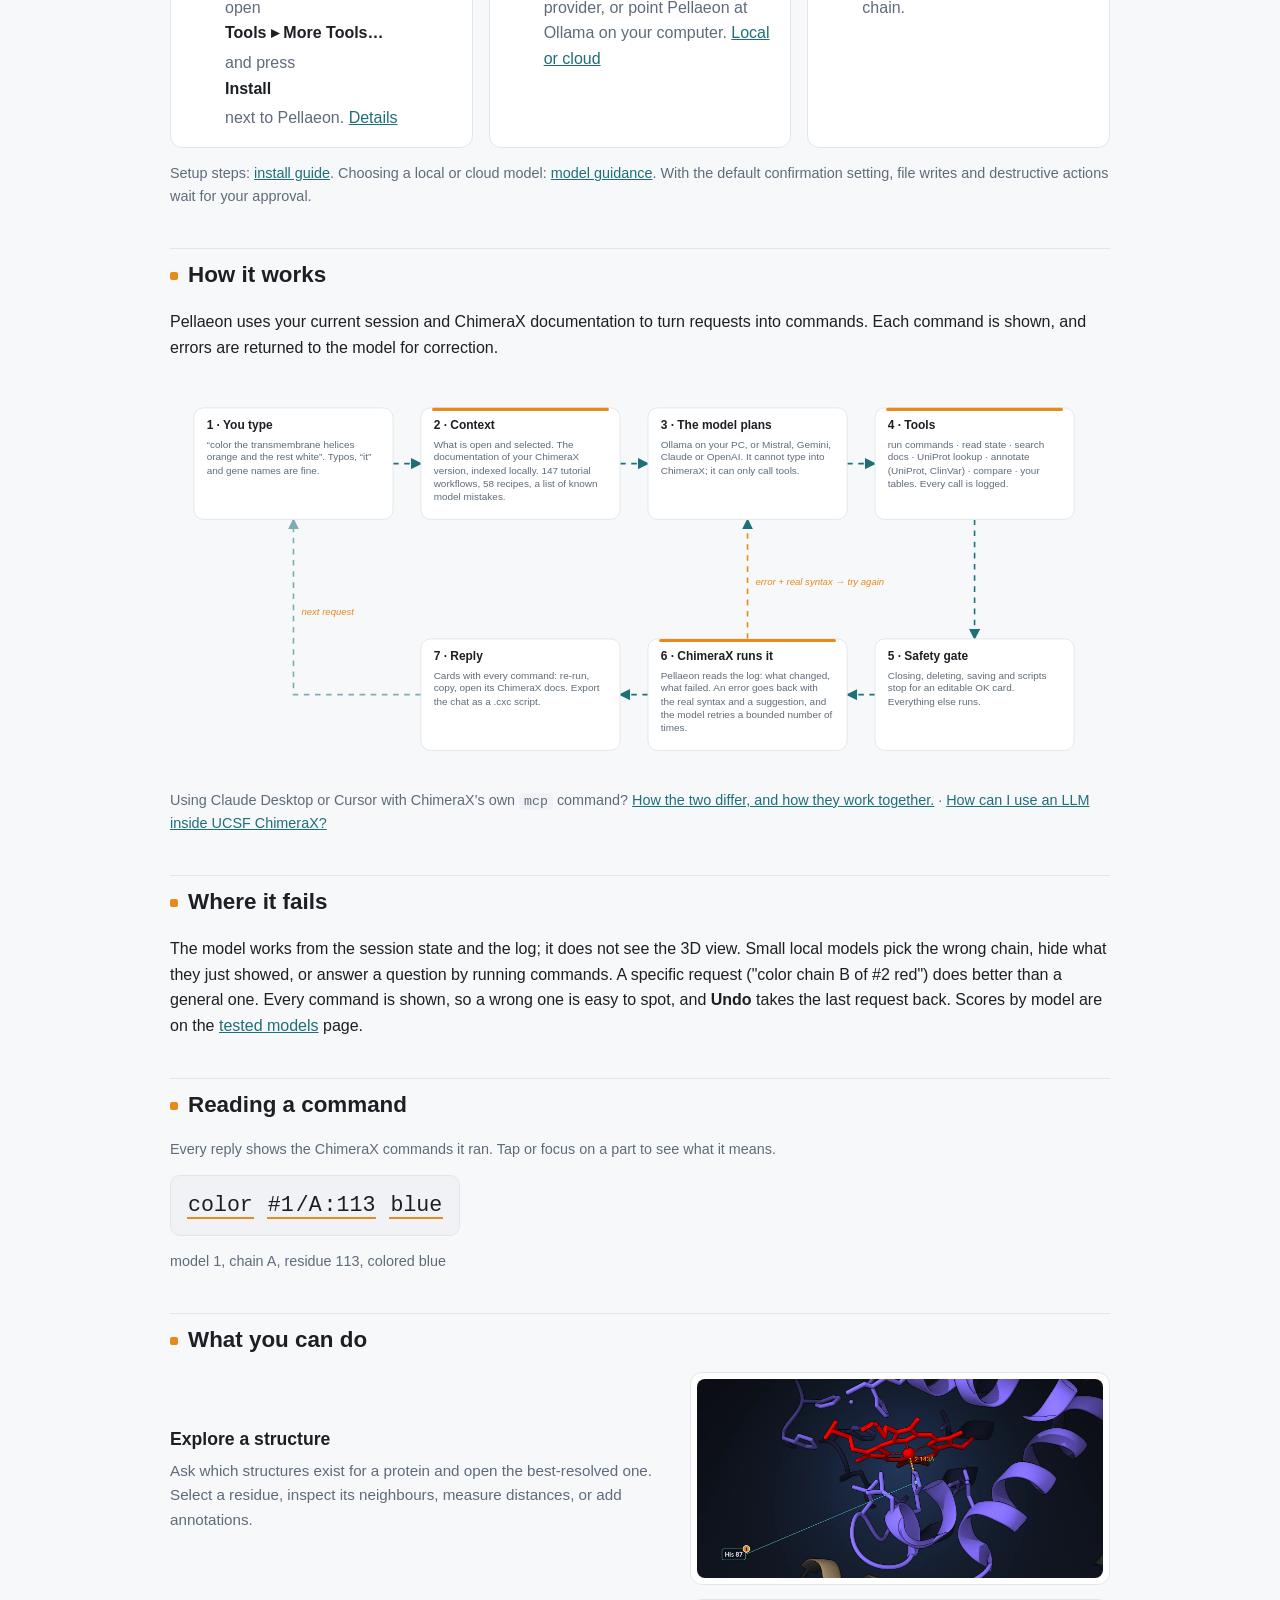
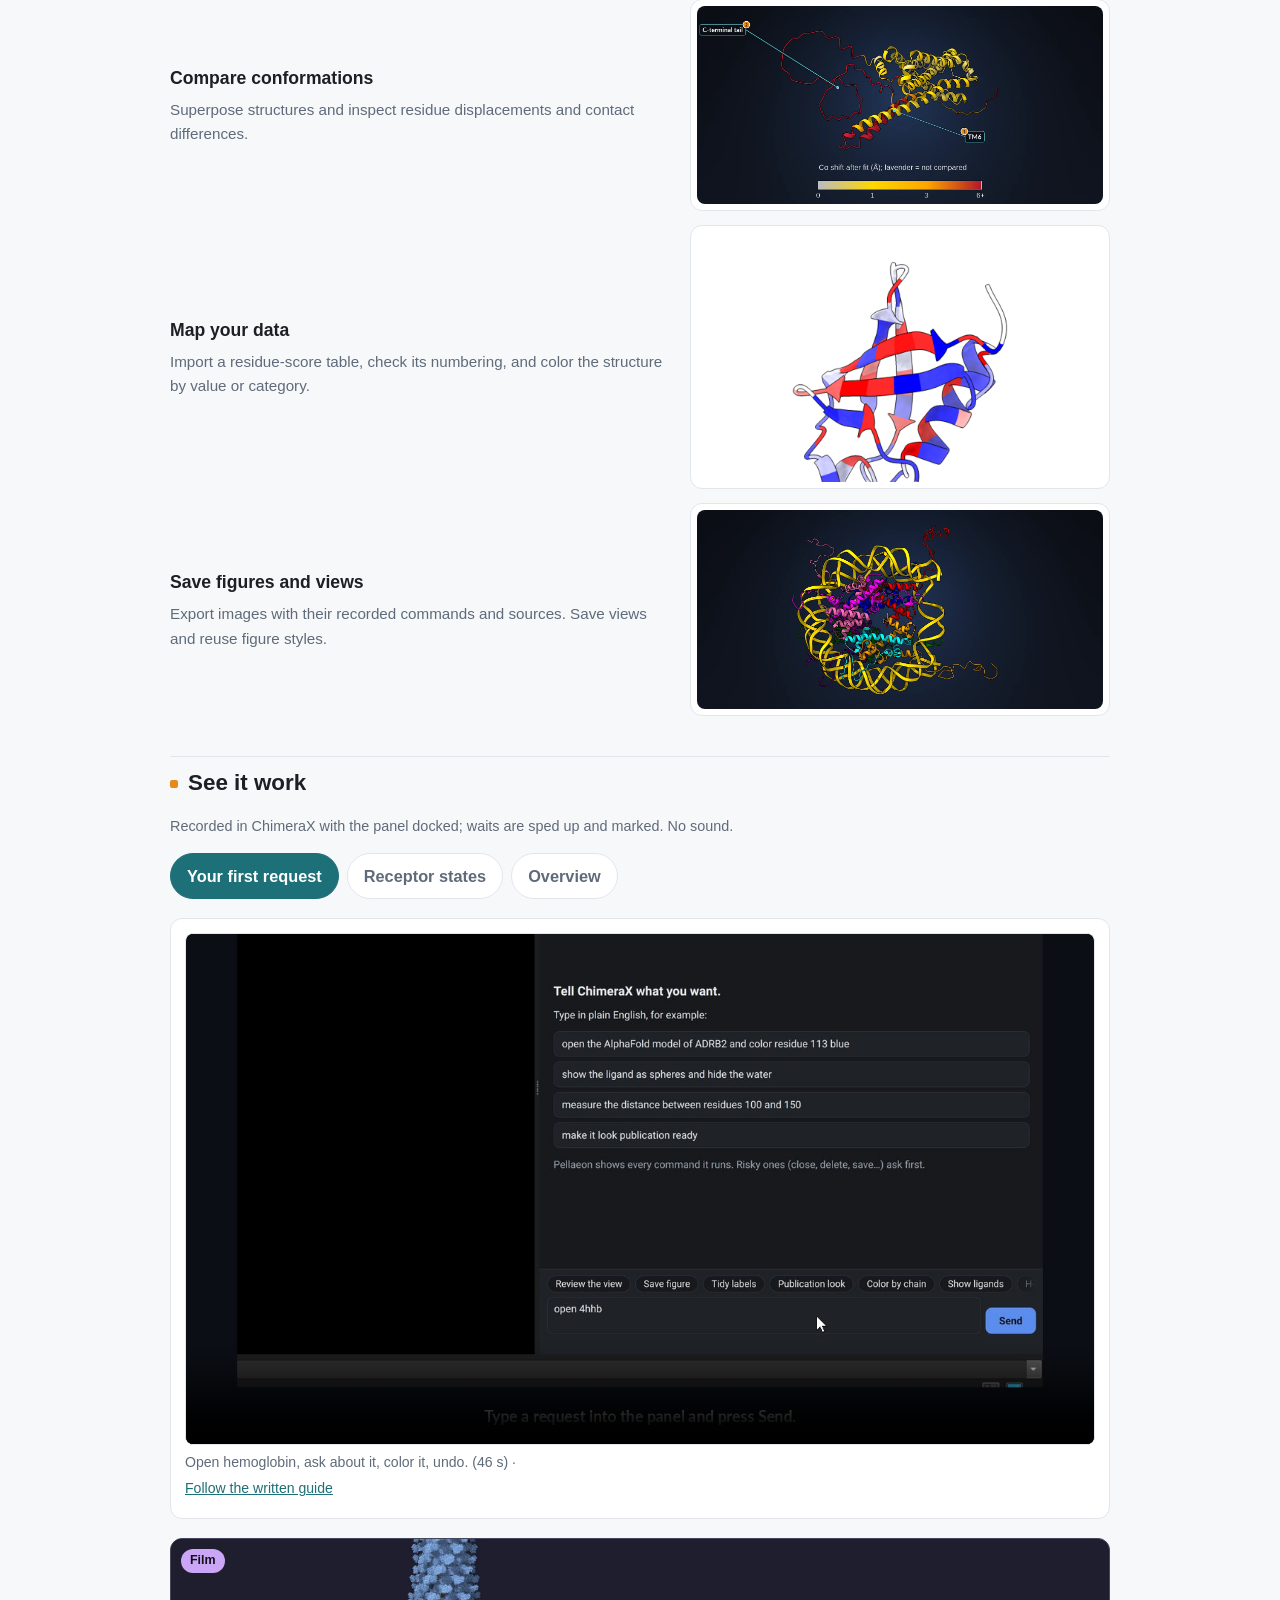
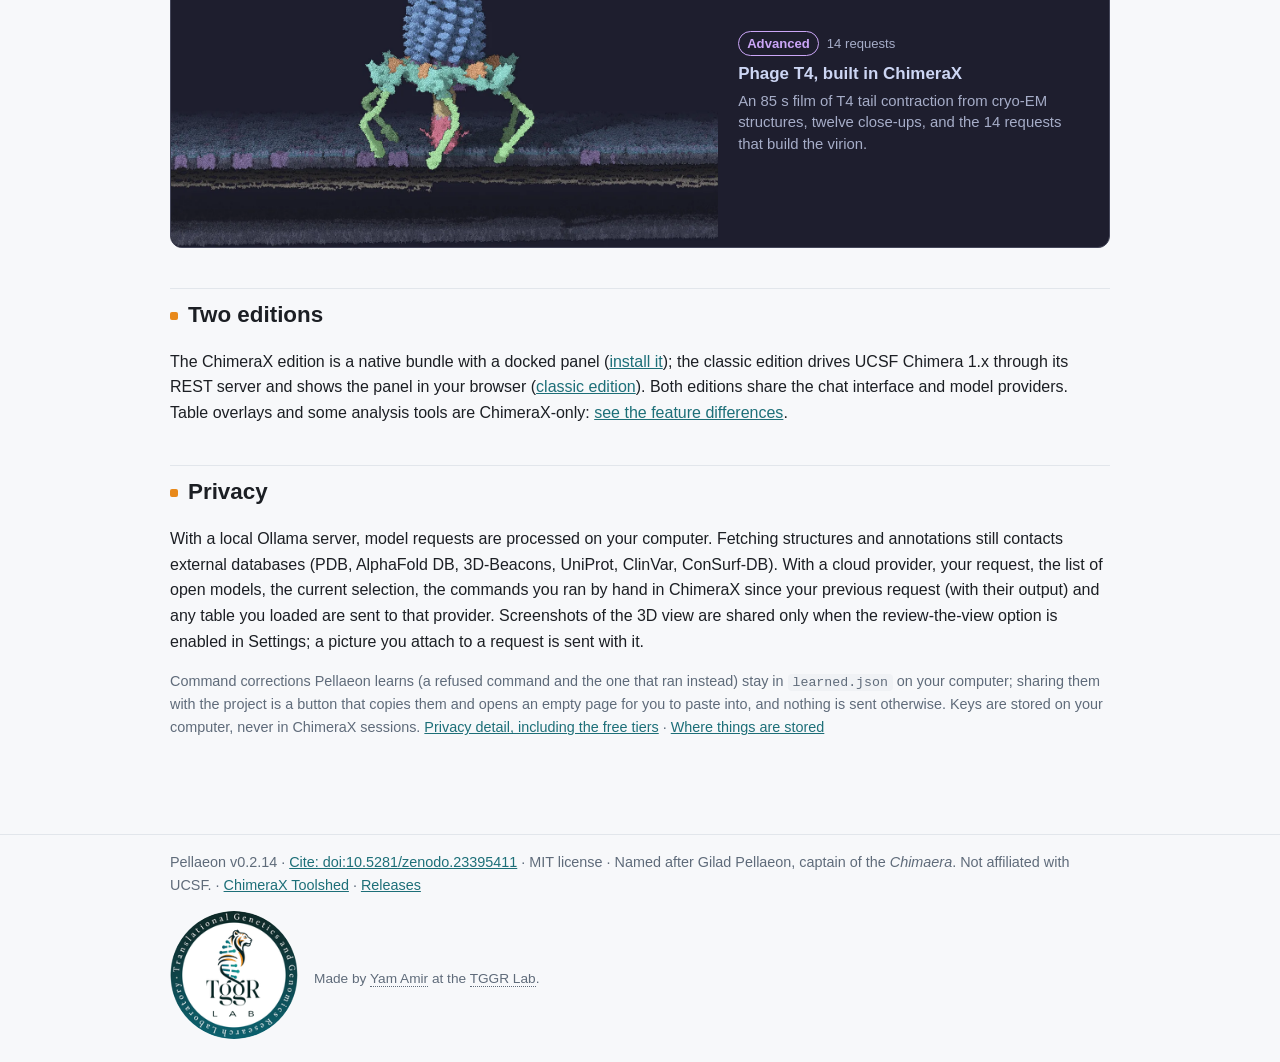
==== commit 3fe261ef: "Pellaeon 0.2.14" ====
--- a/docs/index.html
+++ b/docs/index.html
@@ -1,7 +1,7 @@
 <!DOCTYPE html>
 <html lang="en"><head><meta charset="utf-8"><meta name="viewport" content="width=device-width, initial-scale=1">
 <title>Pellaeon: AI assistant for UCSF ChimeraX</title><link rel="icon" href="logo.png" type="image/png"><link rel="stylesheet" href="site.css?v=c98d7796">
-<meta name="description" content="Use an LLM inside UCSF ChimeraX. Pellaeon turns natural language into visible commands, with local Ollama or cloud models."><link rel="canonical" href="https://tggr-lab.github.io/pellaeon/"><link rel="preload" as="image" href="img/gui/hero_narrow_poster.webp" type="image/webp" media="(max-width: 700px)" fetchpriority="high"><link rel="preload" as="image" href="img/gui/hero_poster.webp" type="image/webp" media="(min-width: 701px)" fetchpriority="high"><script type="application/ld+json">{"@context": "https://schema.org", "@type": "SoftwareApplication", "@id": "https://tggr-lab.github.io/pellaeon/#software", "name": "Pellaeon", "description": "Use an LLM inside UCSF ChimeraX. Pellaeon turns natural language into visible commands, with local Ollama or cloud models.", "applicationCategory": "ScientificApplication", "applicationSubCategory": "Molecular graphics", "operatingSystem": "Windows, macOS, Linux", "softwareRequirements": "UCSF ChimeraX 1.9 or newer", "softwareVersion": "0.2.13", "license": "https://opensource.org/licenses/MIT", "url": "https://tggr-lab.github.io/pellaeon/", "codeRepository": "https://github.com/tggr-lab/pellaeon", "downloadUrl": "https://github.com/tggr-lab/pellaeon/releases/latest", "author": {"@type": "Organization", "name": "TGGR Lab", "url": "https://github.com/tggr-lab"}}</script>
+<meta name="description" content="Use an LLM inside UCSF ChimeraX. Pellaeon turns natural language into visible commands, with local Ollama or cloud models."><link rel="canonical" href="https://tggr-lab.github.io/pellaeon/"><link rel="preload" as="image" href="img/gui/hero_narrow_poster.webp" type="image/webp" media="(max-width: 700px)" fetchpriority="high"><link rel="preload" as="image" href="img/gui/hero_poster.webp" type="image/webp" media="(min-width: 701px)" fetchpriority="high"><script type="application/ld+json">{"@context": "https://schema.org", "@type": "SoftwareApplication", "@id": "https://tggr-lab.github.io/pellaeon/#software", "name": "Pellaeon", "description": "Use an LLM inside UCSF ChimeraX. Pellaeon turns natural language into visible commands, with local Ollama or cloud models.", "applicationCategory": "ScientificApplication", "applicationSubCategory": "Molecular graphics", "operatingSystem": "Windows, macOS, Linux", "softwareRequirements": "UCSF ChimeraX 1.9 or newer", "softwareVersion": "0.2.14", "license": "https://opensource.org/licenses/MIT", "url": "https://tggr-lab.github.io/pellaeon/", "codeRepository": "https://github.com/tggr-lab/pellaeon", "downloadUrl": "https://github.com/tggr-lab/pellaeon/releases/latest", "author": {"@type": "Organization", "name": "TGGR Lab", "url": "https://github.com/tggr-lab"}}</script>
 <meta property="og:title" content="Pellaeon: AI assistant for UCSF ChimeraX"><meta property="og:description" content="Use an LLM inside UCSF ChimeraX. Pellaeon turns natural language into visible commands, with local Ollama or cloud models."><meta property="og:image" content="https://tggr-lab.github.io/pellaeon/img/gui/hero_poster.jpg"><meta property="og:image:width" content="1920"><meta property="og:image:height" content="1080"><meta property="og:image:alt" content="A request typed into Pellaeon above the erythrocruorin assembly, its globin surfaces see-through and its hemes white"><meta property="og:url" content="https://tggr-lab.github.io/pellaeon/"><meta property="og:type" content="website"><meta name="twitter:card" content="summary_large_image"></head>
 <body><div class="nav"><div class="in"><a class="brand" href="index.html"><img src="logo.png" alt="">Pellaeon</a><a class="link active" href="index.html">Home</a><a class="link" href="install.html">Install</a><a class="link" href="tutorials.html">Tutorials</a><a class="link" href="models.html">Tested models</a><a class="link" href="mcp.html">Pellaeon and MCP</a><a class="link" href="classic.html">Classic edition</a><span class="spacer"></span><a class="link gh" href="https://github.com/tggr-lab/pellaeon">GitHub</a><button class="theme" id="theme-btn" type="button" title="Theme: follows your system. Click to switch" aria-label="Switch theme">&#9680;</button></div></div>
 <script>(function(){var k="pellaeon-theme",r=document.documentElement;function ap(v){if(v)r.setAttribute("data-theme",v);else r.removeAttribute("data-theme");}var v=null;try{v=localStorage.getItem(k);}catch(e){}ap(v);document.addEventListener("DOMContentLoaded",function(){var b=document.getElementById("theme-btn");if(!b)return;var names={"":"system","light":"light","dark":"dark"};function lab(){b.title="Theme: "+names[r.getAttribute("data-theme")||""]+". Click to switch";}lab();b.onclick=function(){var cur=r.getAttribute("data-theme")||"";var nxt=cur===""?"light":cur==="light"?"dark":"";ap(nxt||null);try{nxt?localStorage.setItem(k,nxt):localStorage.removeItem(k);}catch(e){}lab();};});})();</script>
@@ -111,11 +111,11 @@
 <p>The ChimeraX edition is a native bundle with a docked panel (<a href="install.html">install it</a>); the classic edition drives UCSF Chimera 1.x through its REST server and shows the panel in your browser (<a href="classic.html">classic edition</a>). Both editions share the chat interface and model providers. Table overlays and some analysis tools are ChimeraX-only: <a href="classic.html#differences-from-the-chimerax-edition">see the feature differences</a>.</p>
 
 <h2>Privacy</h2>
-<p>With a local Ollama server, model requests are processed on your computer. Fetching structures and annotations still contacts external databases (PDB, AlphaFold DB, 3D-Beacons, UniProt, ClinVar, ConSurf-DB). With a cloud provider, your request, the list of open models, the current selection, the commands you ran by hand in ChimeraX since your previous request (with their output) and any table you loaded are sent to that provider. Screenshots are shared only when the review-the-view option is enabled in Settings.</p>
+<p>With a local Ollama server, model requests are processed on your computer. Fetching structures and annotations still contacts external databases (PDB, AlphaFold DB, 3D-Beacons, UniProt, ClinVar, ConSurf-DB). With a cloud provider, your request, the list of open models, the current selection, the commands you ran by hand in ChimeraX since your previous request (with their output) and any table you loaded are sent to that provider. Screenshots of the 3D view are shared only when the review-the-view option is enabled in Settings; a picture you attach to a request is sent with it.</p>
 <p class="small">Command corrections Pellaeon learns (a refused command and the one that ran instead) stay in <code>learned.json</code> on your computer; sharing them with the project is a button that copies them and opens an empty page for you to paste into, and nothing is sent otherwise. Keys are stored on your computer, never in ChimeraX sessions. <a href="install.html#privacy">Privacy detail, including the free tiers</a> · <a href="install.html#where-things-are-stored">Where things are stored</a></p>
 </main>
 <script>(function(){function sync(){var open=window.innerWidth>=820;document.querySelectorAll(".toc details").forEach(function(d){if(open)d.setAttribute("open","");else d.removeAttribute("open");});}sync();window.addEventListener("resize",sync);})();</script>
-<footer><div class="in">Pellaeon v0.2.13 · <a href="https://doi.org/10.5281/zenodo.23395411" title="Amir, Y. Pellaeon: an AI assistant for UCSF ChimeraX. Zenodo. https://doi.org/10.5281/zenodo.23395411">Cite: doi:10.5281/zenodo.23395411</a> · MIT license · Named after Gilad Pellaeon, captain of the <i>Chimaera</i>. Not affiliated with UCSF. · <a href="https://cxtoolshed.rbvi.ucsf.edu/apps/chimeraxpellaeon">ChimeraX Toolshed</a> · <a href="https://github.com/tggr-lab/pellaeon/releases">Releases</a><br><span class="credits"><a href="https://github.com/tggr-lab" title="Translational Genetics and Genomics Research Lab"><img class="lab" src="img/tggr.png" alt="TGGR Lab"></a><span>Made by <a href="https://github.com/YAMIR-1138">Yam Amir</a> at the <a href="https://github.com/tggr-lab">TGGR Lab</a>.</span></span></div></footer>
+<footer><div class="in">Pellaeon v0.2.14 · <a href="https://doi.org/10.5281/zenodo.23395411" title="Amir, Y. Pellaeon: an AI assistant for UCSF ChimeraX. Zenodo. https://doi.org/10.5281/zenodo.23395411">Cite: doi:10.5281/zenodo.23395411</a> · MIT license · Named after Gilad Pellaeon, captain of the <i>Chimaera</i>. Not affiliated with UCSF. · <a href="https://cxtoolshed.rbvi.ucsf.edu/apps/chimeraxpellaeon">ChimeraX Toolshed</a> · <a href="https://github.com/tggr-lab/pellaeon/releases">Releases</a><br><span class="credits"><a href="https://github.com/tggr-lab" title="Translational Genetics and Genomics Research Lab"><img class="lab" src="img/tggr.png" alt="TGGR Lab"></a><span>Made by <a href="https://github.com/YAMIR-1138">Yam Amir</a> at the <a href="https://github.com/tggr-lab">TGGR Lab</a>.</span></span></div></footer>
 <script>
 (function(){
   document.querySelectorAll(".demo-panel").forEach(function(panel){
